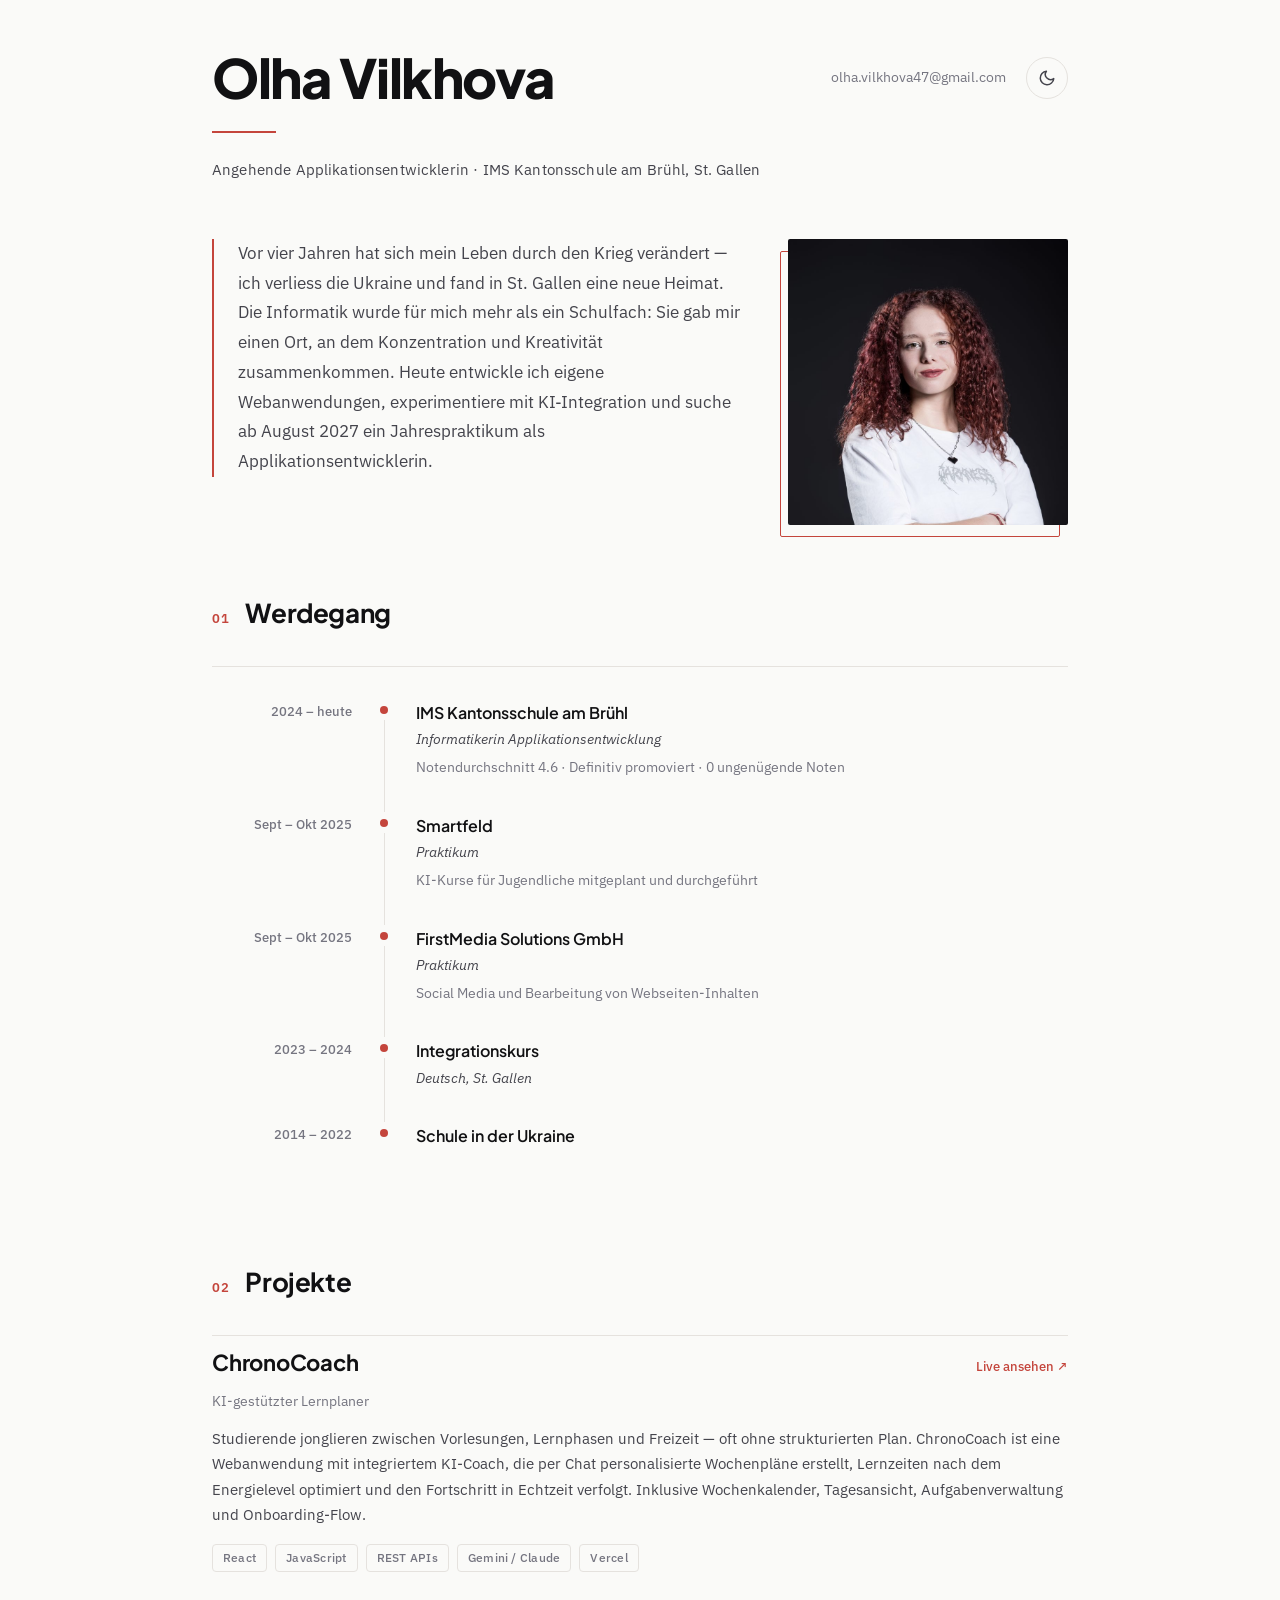
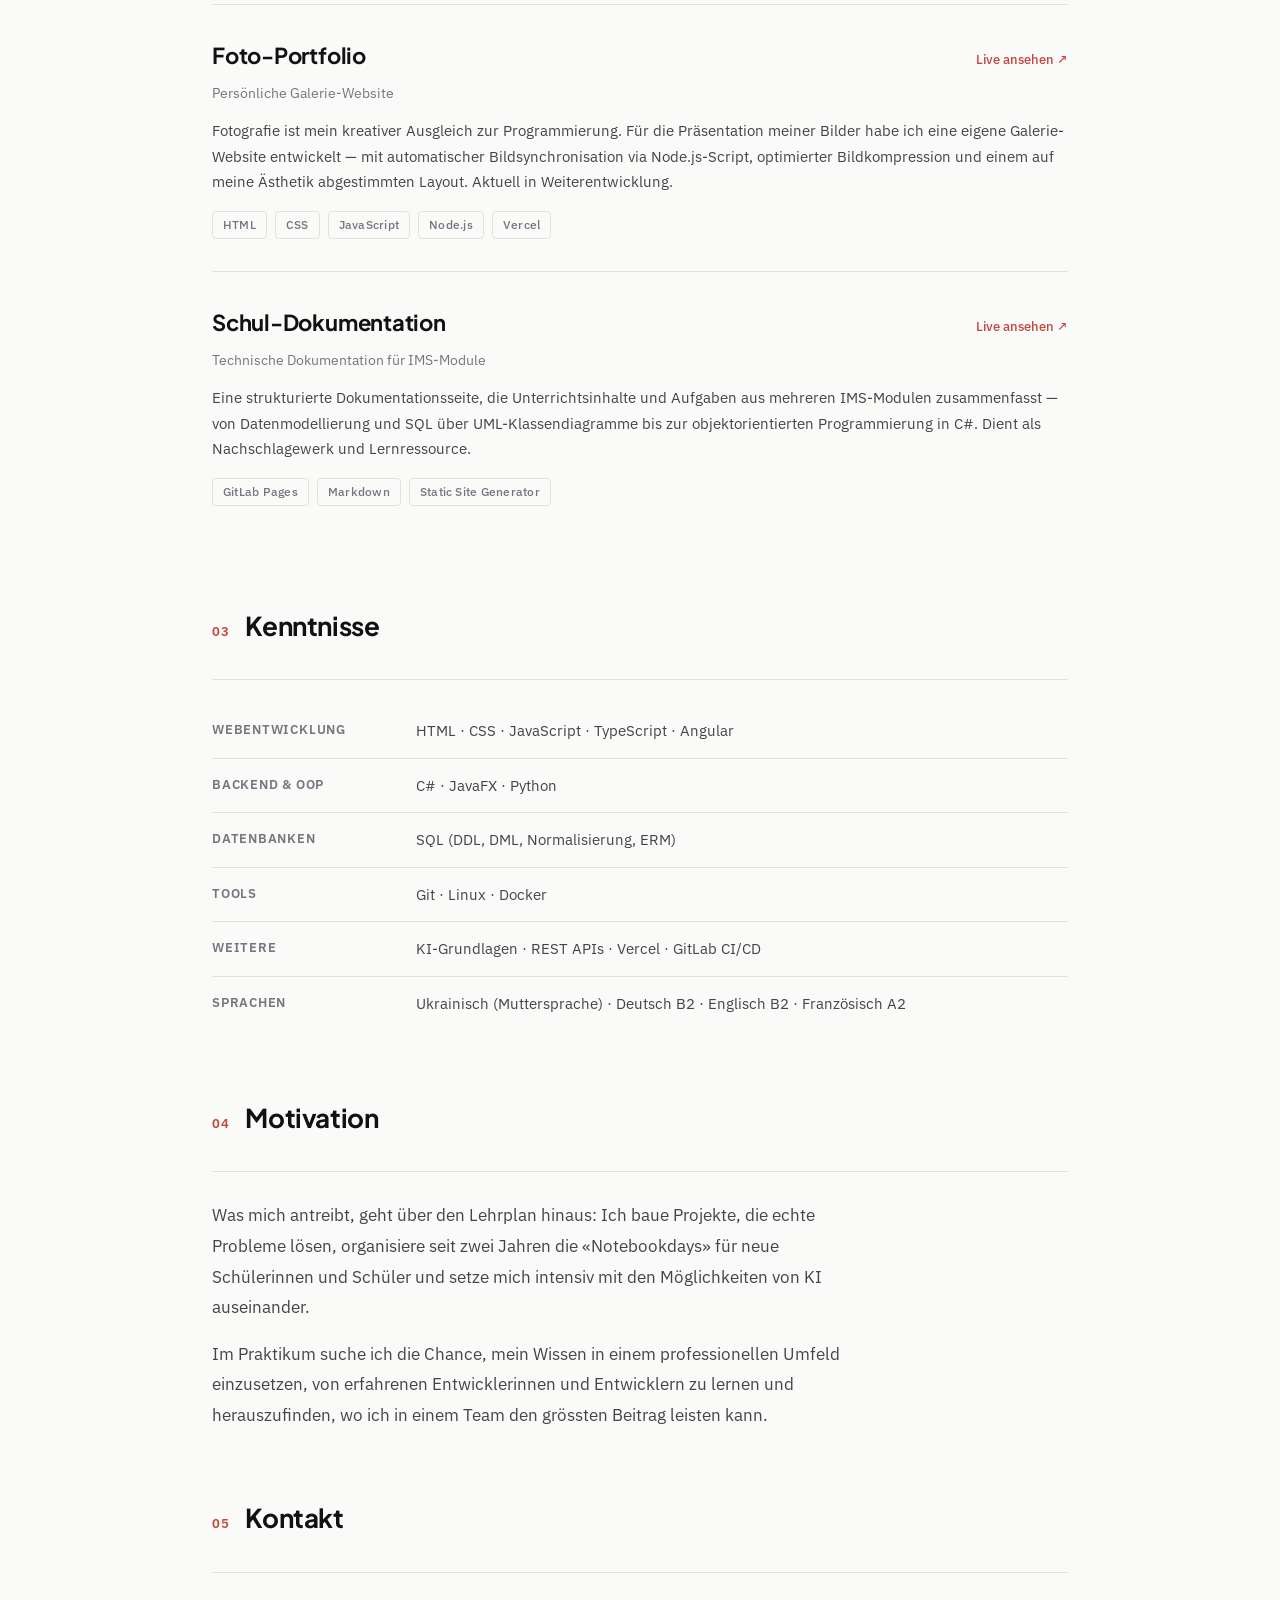
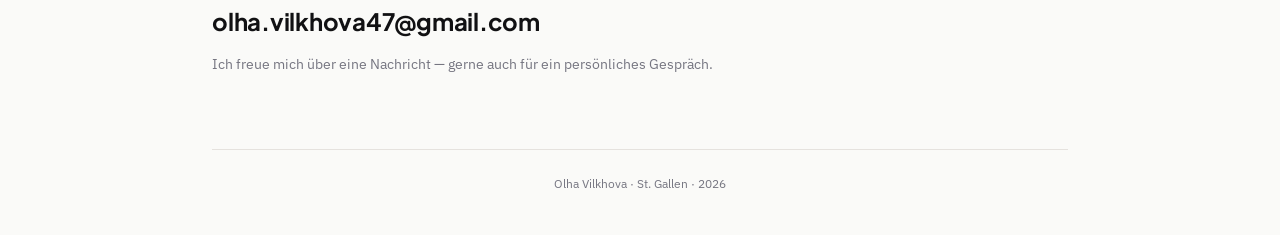
==== index.html @ cf9e285a "хз шо вбуде" ====
<!DOCTYPE html>
<html lang="de">
<head>
  <meta charset="UTF-8">
  <meta name="viewport" content="width=device-width, initial-scale=1.0">
  <title>Olha Vilkhova — Applikationsentwicklerin</title>
  <meta name="description" content="Portfolio von Olha Vilkhova — angehende Applikationsentwicklerin, IMS Kantonsschule am Brühl, St. Gallen. Sucht ein Jahrespraktikum ab August 2027.">
  <link rel="preconnect" href="https://fonts.googleapis.com">
  <link rel="preconnect" href="https://fonts.gstatic.com" crossorigin>
  <link href="https://fonts.googleapis.com/css2?family=IBM+Plex+Sans:ital,wght@0,300;0,400;0,500;0,600;1,400&family=Plus+Jakarta+Sans:wght@500;600;700;800&display=swap" rel="stylesheet">
  <style>
    *, *::before, *::after { box-sizing: border-box; margin: 0; padding: 0; }

    :root {
      --bg: #FAFAF8;
      --text: #111113;
      --text-2: #44444C;
      --text-3: #757580;
      --accent: #C4453C;
      --accent-light: #F5E6E4;
      --border: #E5E2DE;
      --heading: 'Plus Jakarta Sans', system-ui, sans-serif;
      --sans: 'IBM Plex Sans', system-ui, sans-serif;
    }

    [data-theme="dark"] {
      --bg: #0E0F12;
      --text: #F4F4F6;
      --text-2: #B0B0BB;
      --text-3: #70707D;
      --accent: #E55347;
      --accent-light: rgba(229, 83, 71, 0.15);
      --border: #23242A;
    }

    html {
      font-family: var(--sans);
      background: var(--bg);
      color: var(--text);
      font-size: 16px;
      line-height: 1.7;
      scroll-behavior: smooth;
      -webkit-font-smoothing: antialiased;
      transition: background-color 0.3s ease, color 0.3s ease;
    }

    body { overflow-x: hidden; }

    /* ── Layout ── */
    .page {
      max-width: 920px;
      margin: 0 auto;
      padding: 0 32px;
    }

    /* ── Header ── */
    .header {
      padding: 48px 0 0;
    }

    .header-top {
      display: flex;
      justify-content: space-between;
      align-items: center;
    }

    .header-name {
      font-family: var(--heading);
      font-weight: 800;
      font-size: clamp(34px, 6.5vw, 54px);
      line-height: 1.1;
      letter-spacing: -0.025em;
      color: var(--text);
      transition: color 0.3s ease;
    }

    .header-right {
      display: flex;
      align-items: center;
      gap: 20px;
    }

    .header-contact {
      font-size: 14px;
      color: var(--text-3);
      text-align: right;
      flex-shrink: 0;
    }

    .header-contact a {
      color: var(--text-3);
      text-decoration: none;
      transition: color 0.2s;
    }

    .header-contact a:hover { color: var(--accent); }

    /* Theme Toggle Switch */
    .theme-toggle {
      background: transparent;
      border: 1px solid var(--border);
      color: var(--text-2);
      width: 42px;
      height: 42px;
      border-radius: 50%;
      display: flex;
      align-items: center;
      justify-content: center;
      cursor: pointer;
      transition: border-color 0.2s, color 0.2s, background-color 0.2s, transform 0.2s;
      flex-shrink: 0;
    }

    .theme-toggle:hover {
      border-color: var(--accent);
      color: var(--accent);
      transform: scale(1.06);
    }

    .sun-icon { display: none; }
    .moon-icon { display: block; }

    [data-theme="dark"] .sun-icon { display: block; }
    [data-theme="dark"] .moon-icon { display: none; }

    .red-line {
      width: 64px;
      height: 2px;
      background: var(--accent);
      margin: 24px 0;
    }

    .header-subtitle {
      font-size: 15px;
      color: var(--text-2);
      font-weight: 400;
      letter-spacing: 0.01em;
      transition: color 0.3s ease;
    }

    /* ── Intro (About + Photo) ── */
    .intro {
      display: grid;
      grid-template-columns: 1fr 280px;
      gap: 48px;
      align-items: start;
      padding: 56px 0 0;
    }

    .intro-text {
      font-size: 17px;
      line-height: 1.75;
      color: var(--text-2);
      border-left: 2px solid var(--accent);
      padding-left: 24px;
      transition: color 0.3s ease;
    }

    .portrait-wrap {
      position: relative;
    }

    .portrait-wrap img {
      width: 100%;
      display: block;
      filter: grayscale(15%);
      transition: filter 0.5s ease;
      border-radius: 2px;
    }

    .portrait-wrap:hover img {
      filter: grayscale(0%);
    }

    .portrait-accent {
      position: absolute;
      top: 12px;
      left: -8px;
      right: 8px;
      bottom: -12px;
      border: 1px solid var(--accent);
      pointer-events: none;
      z-index: -1;
      border-radius: 2px;
    }

    /* ── Sections ── */
    .section {
      padding: 72px 0 0;
    }

    .section-header {
      display: flex;
      align-items: baseline;
      gap: 16px;
      margin-bottom: 36px;
    }

    .section-num {
      font-family: var(--sans);
      font-size: 13px;
      font-weight: 600;
      color: var(--accent);
      letter-spacing: 0.05em;
      flex-shrink: 0;
    }

    .section-title {
      font-family: var(--heading);
      font-weight: 700;
      font-size: 26px;
      letter-spacing: -0.015em;
      color: var(--text);
      line-height: 1.2;
      transition: color 0.3s ease;
    }

    .section-line {
      height: 1px;
      background: var(--border);
      margin-top: 12px;
      transition: background-color 0.3s ease;
    }

    /* ── Timeline ── */
    .timeline {
      display: flex;
      flex-direction: column;
      gap: 0;
    }

    .tl-entry {
      display: grid;
      grid-template-columns: 160px 24px 1fr;
      gap: 0;
      min-height: 72px;
    }

    .tl-date {
      font-size: 13px;
      font-weight: 500;
      color: var(--text-3);
      padding-top: 2px;
      text-align: right;
      padding-right: 20px;
    }

    .tl-marker {
      display: flex;
      flex-direction: column;
      align-items: center;
    }

    .tl-dot {
      width: 8px;
      height: 8px;
      border-radius: 50%;
      background: var(--accent);
      flex-shrink: 0;
      margin-top: 7px;
    }

    .tl-line {
      width: 1px;
      flex: 1;
      background: var(--border);
      margin-top: 6px;
      transition: background-color 0.3s ease;
    }

    .tl-content {
      padding: 0 0 32px 20px;
    }

    .tl-title {
      font-family: var(--heading);
      font-weight: 600;
      font-size: 16px;
      color: var(--text);
      margin-bottom: 2px;
      transition: color 0.3s ease;
    }

    .tl-role {
      font-size: 14px;
      color: var(--text-2);
      font-style: italic;
    }

    .tl-desc {
      font-size: 14px;
      color: var(--text-3);
      margin-top: 4px;
    }

    /* ── Projects ── */
    .projects {
      display: flex;
      flex-direction: column;
      gap: 0;
    }

    .project {
      padding: 32px 0;
      border-bottom: 1px solid var(--border);
      transition: border-color 0.3s ease;
    }

    .project:first-child { padding-top: 0; }
    .project:last-child { border-bottom: none; }

    .project-top {
      display: flex;
      justify-content: space-between;
      align-items: baseline;
      margin-bottom: 8px;
    }

    .project-name {
      font-family: var(--heading);
      font-weight: 700;
      font-size: 22px;
      letter-spacing: -0.01em;
      color: var(--text);
      transition: color 0.3s ease;
    }

    .project-link {
      font-size: 13px;
      font-weight: 500;
      color: var(--accent);
      text-decoration: none;
      position: relative;
      flex-shrink: 0;
    }

    .project-link::after {
      content: '';
      position: absolute;
      bottom: -2px;
      left: 0;
      width: 0;
      height: 1px;
      background: var(--accent);
      transition: width 0.3s ease;
    }

    .project-link:hover::after { width: 100%; }

    .project-subtitle {
      font-size: 14px;
      color: var(--text-3);
      margin-bottom: 12px;
    }

    .project-desc {
      font-size: 15px;
      color: var(--text-2);
      line-height: 1.7;
      margin-bottom: 16px;
      transition: color 0.3s ease;
    }

    .project-tech {
      display: flex;
      flex-wrap: wrap;
      gap: 8px;
    }

    .tech-tag {
      font-size: 12px;
      font-weight: 500;
      color: var(--text-3);
      background: transparent;
      border: 1px solid var(--border);
      padding: 3px 10px;
      border-radius: 4px;
      letter-spacing: 0.02em;
      transition: border-color 0.3s ease, color 0.3s ease;
    }

    /* ── Skills ── */
    .skills-grid {
      display: flex;
      flex-direction: column;
      gap: 0;
    }

    .skill-row {
      display: grid;
      grid-template-columns: 180px 1fr;
      gap: 24px;
      padding: 14px 0;
      border-bottom: 1px solid var(--border);
      transition: border-color 0.3s ease;
    }

    .skill-row:last-child { border-bottom: none; }

    .skill-cat {
      font-size: 13px;
      font-weight: 600;
      color: var(--text-3);
      text-transform: uppercase;
      letter-spacing: 0.06em;
      padding-top: 1px;
    }

    .skill-items {
      font-size: 15px;
      color: var(--text-2);
      transition: color 0.3s ease;
    }

    /* ── Motivation ── */
    .motivation-text {
      font-size: 17px;
      line-height: 1.8;
      color: var(--text-2);
      max-width: 640px;
      transition: color 0.3s ease;
    }

    /* ── Contact ── */
    .contact-content {
      display: flex;
      align-items: baseline;
      gap: 8px;
    }

    .contact-email {
      font-family: var(--heading);
      font-weight: 700;
      font-size: 24px;
      letter-spacing: -0.01em;
      color: var(--text);
      text-decoration: none;
      position: relative;
      transition: color 0.3s ease;
    }

    .contact-email::after {
      content: '';
      position: absolute;
      bottom: -2px;
      left: 0;
      width: 0;
      height: 2px;
      background: var(--accent);
      transition: width 0.3s ease;
    }

    .contact-email:hover::after { width: 100%; }

    .contact-note {
      font-size: 14px;
      color: var(--text-3);
      margin-top: 12px;
    }

    /* ── Footer ── */
    .footer {
      padding: 72px 0 40px;
      text-align: center;
      font-size: 12px;
      color: var(--text-3);
    }

    .footer-line {
      height: 1px;
      background: var(--border);
      margin-bottom: 24px;
      transition: background-color 0.3s ease;
    }

    /* ── Scroll Reveal ── */
    .reveal {
      opacity: 0;
      transform: translateY(18px);
      transition: opacity 0.65s ease, transform 0.65s ease;
    }

    .reveal.visible {
      opacity: 1;
      transform: translateY(0);
    }

    /* ── Responsive ── */
    @media (max-width: 768px) {
      .page { padding: 0 20px; }
      .header { padding-top: 32px; }

      .header-top {
        flex-direction: column-reverse;
        align-items: flex-start;
        gap: 16px;
      }

      .header-right {
        width: 100%;
        justify-content: space-between;
      }

      .header-contact { text-align: left; }

      .header-name { font-size: clamp(34px, 9vw, 46px); }

      .intro {
        grid-template-columns: 1fr;
        gap: 32px;
        padding-top: 40px;
      }

      .portrait-wrap {
        max-width: 240px;
        order: -1;
      }

      .tl-entry {
        grid-template-columns: 1fr;
        gap: 0;
      }

      .tl-date {
        text-align: left;
        padding-right: 0;
        padding-left: 0;
      }

      .tl-marker { display: none; }

      .tl-content {
        padding: 4px 0 28px 0;
        border-left: 2px solid var(--accent);
        padding-left: 16px;
      }

      .skill-row {
        grid-template-columns: 1fr;
        gap: 4px;
      }

      .project-top {
        flex-direction: column;
        gap: 4px;
      }

      .section { padding-top: 48px; }

      .contact-email { font-size: 18px; }
    }

    @media (max-width: 480px) {
      .header-name { font-size: 30px; }
      .intro-text { font-size: 15px; }
      .section-title { font-size: 22px; }
    }

    /* ── Print ── */
    @media print {
      .reveal { opacity: 1; transform: none; }
      .portrait-accent, .theme-toggle { display: none; }
      .section { padding-top: 36px; }
      .page { max-width: 100%; }
    }
  </style>
</head>
<body>
  <div class="page">

    <!-- Header -->
    <header class="header" id="top">
      <div class="header-top">
        <h1 class="header-name">Olha Vilkhova</h1>
        <div class="header-right">
          <div class="header-contact">
            <a href="mailto:olha.vilkhova47@gmail.com">olha.vilkhova47@gmail.com</a>
          </div>
          <button id="theme-toggle" class="theme-toggle" aria-label="Night Mode umschalten" title="Design umschalten (Light / Dark)">
            <svg class="moon-icon" viewBox="0 0 24 24" width="18" height="18" fill="none" stroke="currentColor" stroke-width="2" stroke-linecap="round" stroke-linejoin="round"><path d="M21 12.79A9 9 0 1 1 11.21 3 7 7 0 0 0 21 12.79z"></path></svg>
            <svg class="sun-icon" viewBox="0 0 24 24" width="18" height="18" fill="none" stroke="currentColor" stroke-width="2" stroke-linecap="round" stroke-linejoin="round"><circle cx="12" cy="12" r="5"></circle><line x1="12" y1="1" x2="12" y2="3"></line><line x1="12" y1="21" x2="12" y2="23"></line><line x1="4.22" y1="4.22" x2="5.64" y2="5.64"></line><line x1="18.36" y1="18.36" x2="19.78" y2="19.78"></line><line x1="1" y1="12" x2="3" y2="12"></line><line x1="21" y1="12" x2="23" y2="12"></line><line x1="4.22" y1="19.78" x2="5.64" y2="18.36"></line><line x1="18.36" y1="5.64" x2="19.78" y2="4.22"></line></svg>
          </button>
        </div>
      </div>
      <div class="red-line"></div>
      <p class="header-subtitle">Angehende Applikationsentwicklerin · IMS Kantonsschule am Brühl, St. Gallen</p>
    </header>

    <!-- Intro: About + Portrait -->
    <section class="intro reveal" id="ueber">
      <div class="intro-text">
        Vor vier Jahren hat sich mein Leben durch den Krieg verändert — ich verliess die Ukraine und fand in St. Gallen eine neue Heimat. Die Informatik wurde für mich mehr als ein Schulfach: Sie gab mir einen Ort, an dem Konzentration und Kreativität zusammenkommen. Heute entwickle ich eigene Webanwendungen, experimentiere mit KI-Integration und suche ab August 2027 ein Jahrespraktikum als Applikationsentwicklerin.
      </div>
      <div class="portrait-wrap">
        <img src="assets/portrait.jpg" alt="Olha Vilkhova" width="280" height="286" loading="eager">
        <div class="portrait-accent"></div>
      </div>
    </section>

    <!-- 01 Werdegang -->
    <section class="section reveal" id="werdegang">
      <div class="section-header">
        <span class="section-num">01</span>
        <h2 class="section-title">Werdegang</h2>
      </div>
      <div class="section-line"></div>

      <div class="timeline" style="margin-top: 32px;">

        <div class="tl-entry">
          <div class="tl-date">2024 – heute</div>
          <div class="tl-marker"><div class="tl-dot"></div><div class="tl-line"></div></div>
          <div class="tl-content">
            <div class="tl-title">IMS Kantonsschule am Brühl</div>
            <div class="tl-role">Informatikerin Applikationsentwicklung</div>
            <div class="tl-desc">Notendurchschnitt 4.6 · Definitiv promoviert · 0 ungenügende Noten</div>
          </div>
        </div>

        <div class="tl-entry">
          <div class="tl-date">Sept – Okt 2025</div>
          <div class="tl-marker"><div class="tl-dot"></div><div class="tl-line"></div></div>
          <div class="tl-content">
            <div class="tl-title">Smartfeld</div>
            <div class="tl-role">Praktikum</div>
            <div class="tl-desc">KI-Kurse für Jugendliche mitgeplant und durchgeführt</div>
          </div>
        </div>

        <div class="tl-entry">
          <div class="tl-date">Sept – Okt 2025</div>
          <div class="tl-marker"><div class="tl-dot"></div><div class="tl-line"></div></div>
          <div class="tl-content">
            <div class="tl-title">FirstMedia Solutions GmbH</div>
            <div class="tl-role">Praktikum</div>
            <div class="tl-desc">Social Media und Bearbeitung von Webseiten-Inhalten</div>
          </div>
        </div>

        <div class="tl-entry">
          <div class="tl-date">2023 – 2024</div>
          <div class="tl-marker"><div class="tl-dot"></div><div class="tl-line"></div></div>
          <div class="tl-content">
            <div class="tl-title">Integrationskurs</div>
            <div class="tl-role">Deutsch, St. Gallen</div>
          </div>
        </div>

        <div class="tl-entry">
          <div class="tl-date">2014 – 2022</div>
          <div class="tl-marker"><div class="tl-dot"></div></div>
          <div class="tl-content">
            <div class="tl-title">Schule in der Ukraine</div>
          </div>
        </div>

      </div>
    </section>

    <!-- 02 Projekte -->
    <section class="section reveal" id="projekte">
      <div class="section-header">
        <span class="section-num">02</span>
        <h2 class="section-title">Projekte</h2>
      </div>
      <div class="section-line"></div>

      <div class="projects" style="margin-top: 8px;">

        <div class="project">
          <div class="project-top">
            <h3 class="project-name">ChronoCoach</h3>
            <a href="https://chronocoach-nine.vercel.app/" target="_blank" rel="noopener" class="project-link">Live ansehen &#8599;</a>
          </div>
          <div class="project-subtitle">KI-gestützter Lernplaner</div>
          <p class="project-desc">
            Studierende jonglieren zwischen Vorlesungen, Lernphasen und Freizeit — oft ohne strukturierten Plan. ChronoCoach ist eine Webanwendung mit integriertem KI-Coach, die per Chat personalisierte Wochenpläne erstellt, Lernzeiten nach dem Energielevel optimiert und den Fortschritt in Echtzeit verfolgt. Inklusive Wochenkalender, Tagesansicht, Aufgabenverwaltung und Onboarding-Flow.
          </p>
          <div class="project-tech">
            <span class="tech-tag">React</span>
            <span class="tech-tag">JavaScript</span>
            <span class="tech-tag">REST APIs</span>
            <span class="tech-tag">Gemini / Claude</span>
            <span class="tech-tag">Vercel</span>
          </div>
        </div>

        <div class="project">
          <div class="project-top">
            <h3 class="project-name">Foto-Portfolio</h3>
            <a href="https://my-photo-portfolio-olkus.vercel.app/" target="_blank" rel="noopener" class="project-link">Live ansehen &#8599;</a>
          </div>
          <div class="project-subtitle">Persönliche Galerie-Website</div>
          <p class="project-desc">
            Fotografie ist mein kreativer Ausgleich zur Programmierung. Für die Präsentation meiner Bilder habe ich eine eigene Galerie-Website entwickelt — mit automatischer Bildsynchronisation via Node.js-Script, optimierter Bildkompression und einem auf meine Ästhetik abgestimmten Layout. Aktuell in Weiterentwicklung.
          </p>
          <div class="project-tech">
            <span class="tech-tag">HTML</span>
            <span class="tech-tag">CSS</span>
            <span class="tech-tag">JavaScript</span>
            <span class="tech-tag">Node.js</span>
            <span class="tech-tag">Vercel</span>
          </div>
        </div>

        <div class="project">
          <div class="project-top">
            <h3 class="project-name">Schul-Dokumentation</h3>
            <a href="https://1fi_project.gitlab.io/162/" target="_blank" rel="noopener" class="project-link">Live ansehen &#8599;</a>
          </div>
          <div class="project-subtitle">Technische Dokumentation für IMS-Module</div>
          <p class="project-desc">
            Eine strukturierte Dokumentationsseite, die Unterrichtsinhalte und Aufgaben aus mehreren IMS-Modulen zusammenfasst — von Datenmodellierung und SQL über UML-Klassendiagramme bis zur objektorientierten Programmierung in C#. Dient als Nachschlagewerk und Lernressource.
          </p>
          <div class="project-tech">
            <span class="tech-tag">GitLab Pages</span>
            <span class="tech-tag">Markdown</span>
            <span class="tech-tag">Static Site Generator</span>
          </div>
        </div>

      </div>
    </section>

    <!-- 03 Kenntnisse -->
    <section class="section reveal" id="kenntnisse">
      <div class="section-header">
        <span class="section-num">03</span>
        <h2 class="section-title">Kenntnisse</h2>
      </div>
      <div class="section-line"></div>

      <div class="skills-grid" style="margin-top: 24px;">
        <div class="skill-row">
          <div class="skill-cat">Webentwicklung</div>
          <div class="skill-items">HTML · CSS · JavaScript · TypeScript · Angular</div>
        </div>
        <div class="skill-row">
          <div class="skill-cat">Backend &amp; OOP</div>
          <div class="skill-items">C# · JavaFX · Python</div>
        </div>
        <div class="skill-row">
          <div class="skill-cat">Datenbanken</div>
          <div class="skill-items">SQL (DDL, DML, Normalisierung, ERM)</div>
        </div>
        <div class="skill-row">
          <div class="skill-cat">Tools</div>
          <div class="skill-items">Git · Linux · Docker</div>
        </div>
        <div class="skill-row">
          <div class="skill-cat">Weitere</div>
          <div class="skill-items">KI-Grundlagen · REST APIs · Vercel · GitLab CI/CD</div>
        </div>
        <div class="skill-row">
          <div class="skill-cat">Sprachen</div>
          <div class="skill-items">Ukrainisch (Muttersprache) · Deutsch B2 · Englisch B2 · Französisch A2</div>
        </div>
      </div>
    </section>

    <!-- 04 Motivation -->
    <section class="section reveal" id="motivation">
      <div class="section-header">
        <span class="section-num">04</span>
        <h2 class="section-title">Motivation</h2>
      </div>
      <div class="section-line"></div>

      <div class="motivation-text" style="margin-top: 28px;">
        <p>
          Was mich antreibt, geht über den Lehrplan hinaus: Ich baue Projekte, die echte Probleme lösen, organisiere seit zwei Jahren die «Notebookdays» für neue Schülerinnen und Schüler und setze mich intensiv mit den Möglichkeiten von KI auseinander.
        </p>
        <p style="margin-top: 16px;">
          Im Praktikum suche ich die Chance, mein Wissen in einem professionellen Umfeld einzusetzen, von erfahrenen Entwicklerinnen und Entwicklern zu lernen und herauszufinden, wo ich in einem Team den grössten Beitrag leisten kann.
        </p>
      </div>
    </section>

    <!-- 05 Kontakt -->
    <section class="section reveal" id="kontakt">
      <div class="section-header">
        <span class="section-num">05</span>
        <h2 class="section-title">Kontakt</h2>
      </div>
      <div class="section-line"></div>

      <div style="margin-top: 28px;">
        <a href="mailto:olha.vilkhova47@gmail.com" class="contact-email">olha.vilkhova47@gmail.com</a>
        <p class="contact-note">Ich freue mich über eine Nachricht — gerne auch für ein persönliches Gespräch.</p>
      </div>
    </section>

    <!-- Footer -->
    <footer class="footer">
      <div class="footer-line"></div>
      Olha Vilkhova · St. Gallen · 2026
    </footer>

  </div>

  <script>
    // Theme toggle logic
    const themeToggle = document.getElementById('theme-toggle');
    const savedTheme = localStorage.getItem('theme');

    if (savedTheme) {
      document.documentElement.setAttribute('data-theme', savedTheme);
    } else if (window.matchMedia && window.matchMedia('(prefers-color-scheme: dark)').matches) {
      document.documentElement.setAttribute('data-theme', 'dark');
    }

    themeToggle.addEventListener('click', () => {
      const currentTheme = document.documentElement.getAttribute('data-theme');
      const newTheme = currentTheme === 'dark' ? 'light' : 'dark';
      document.documentElement.setAttribute('data-theme', newTheme);
      localStorage.setItem('theme', newTheme);
    });

    // Scroll reveal
    const observer = new IntersectionObserver((entries) => {
      entries.forEach(entry => {
        if (entry.isIntersecting) {
          entry.target.classList.add('visible');
          observer.unobserve(entry.target);
        }
      });
    }, { threshold: 0.08, rootMargin: '0px 0px -40px 0px' });

    document.querySelectorAll('.reveal').forEach(el => observer.observe(el));
  </script>
</body>
</html>
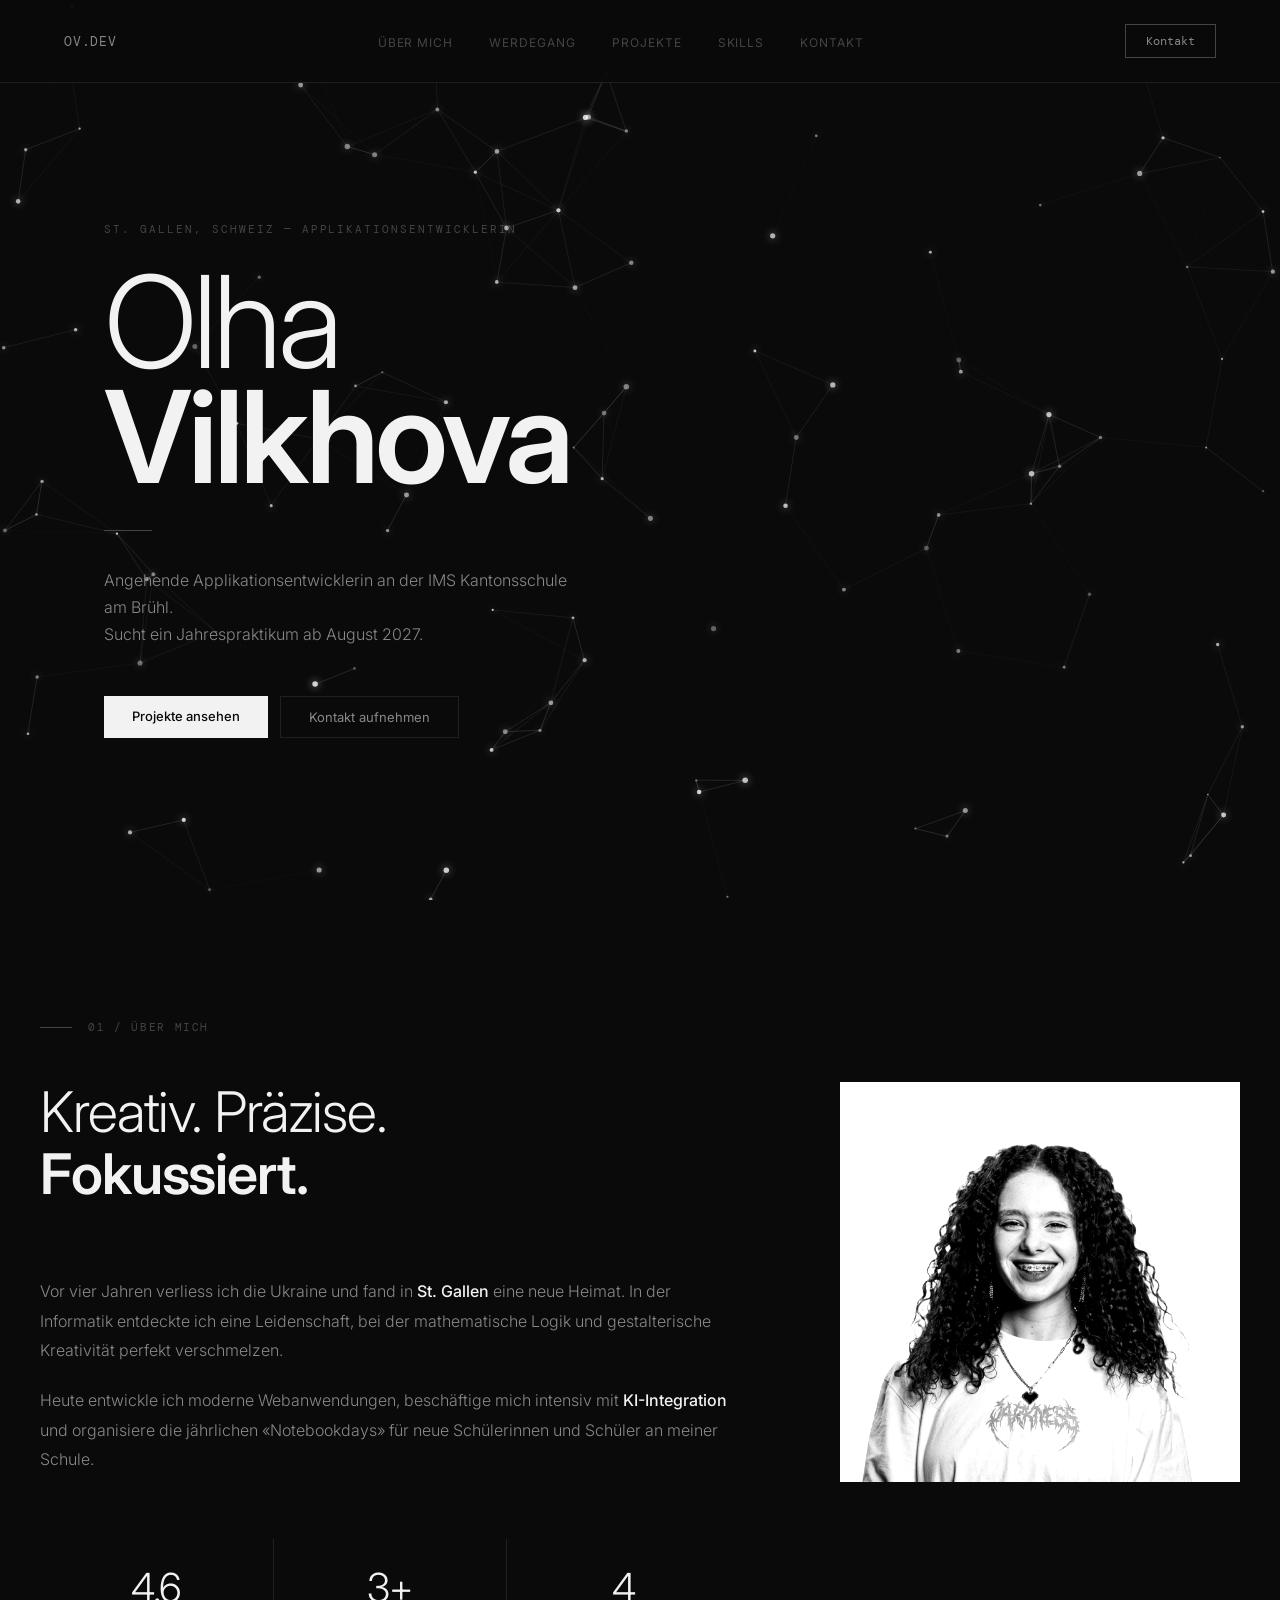
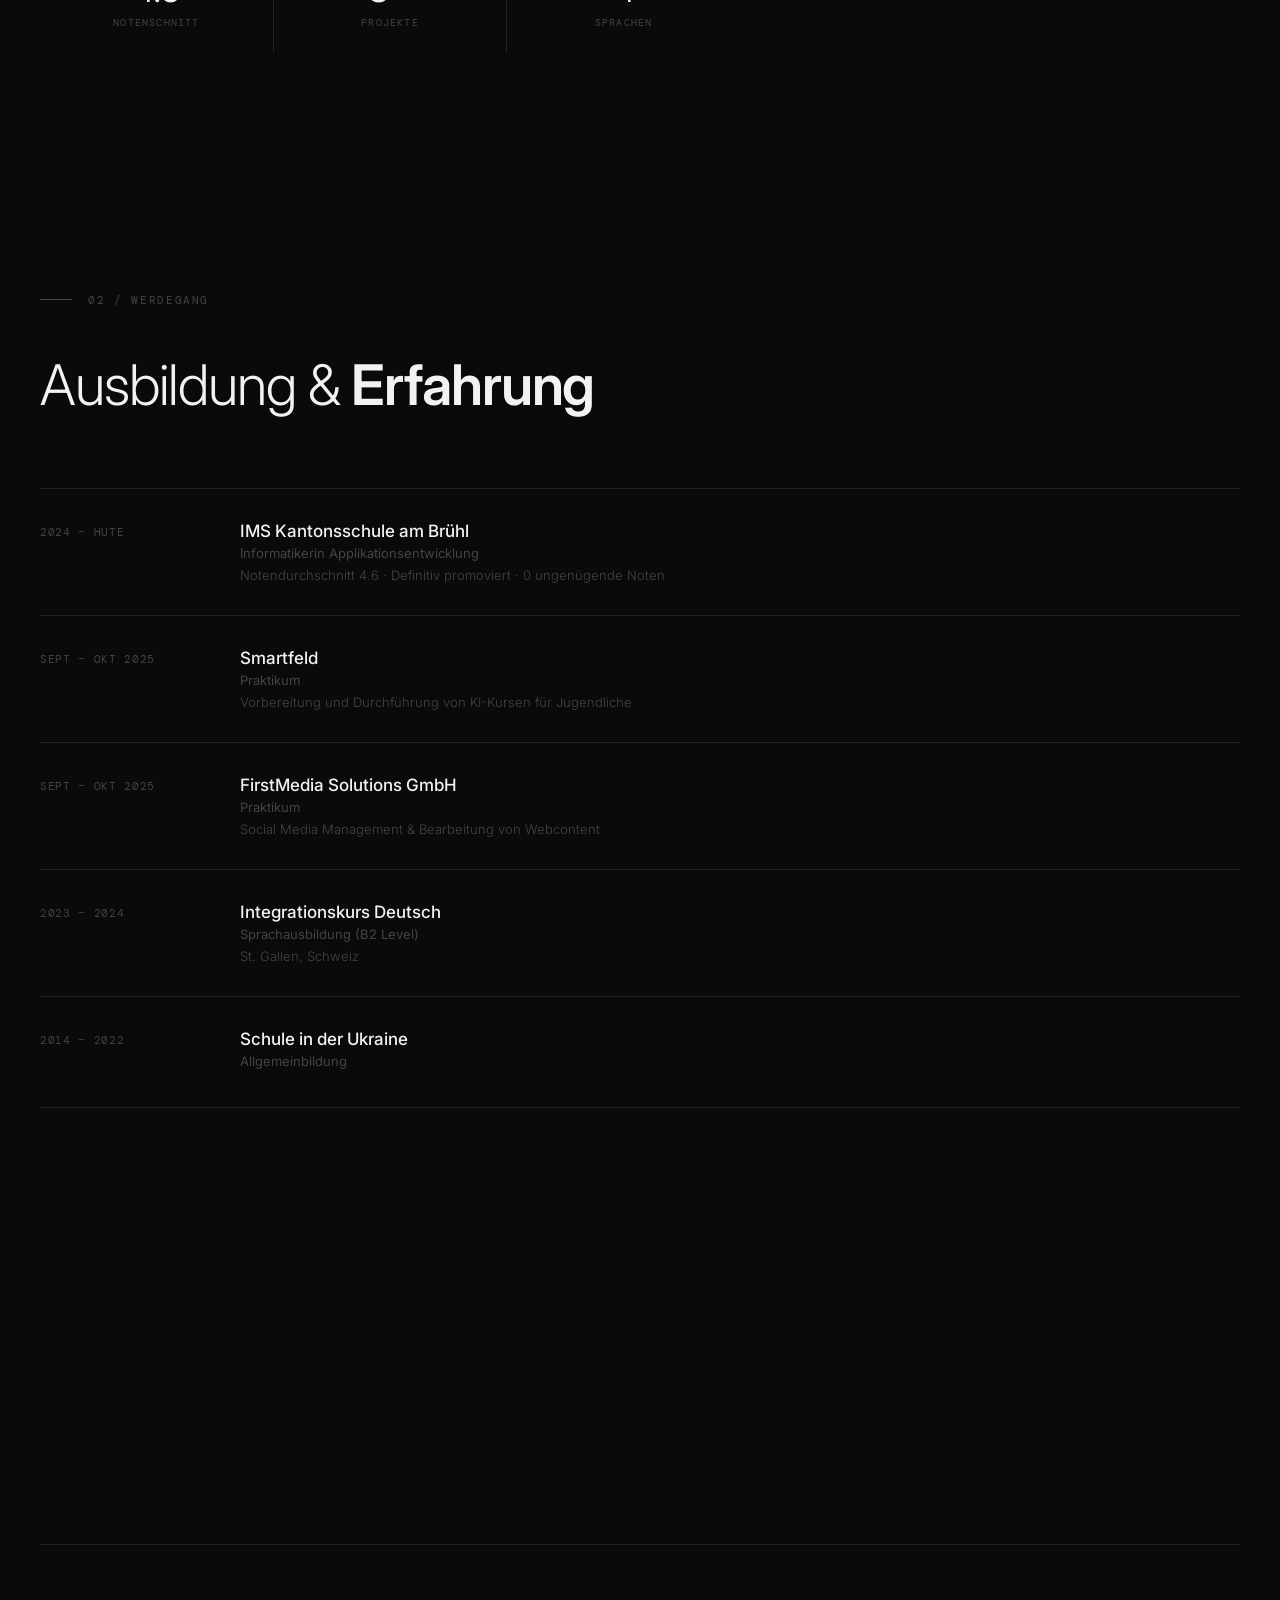
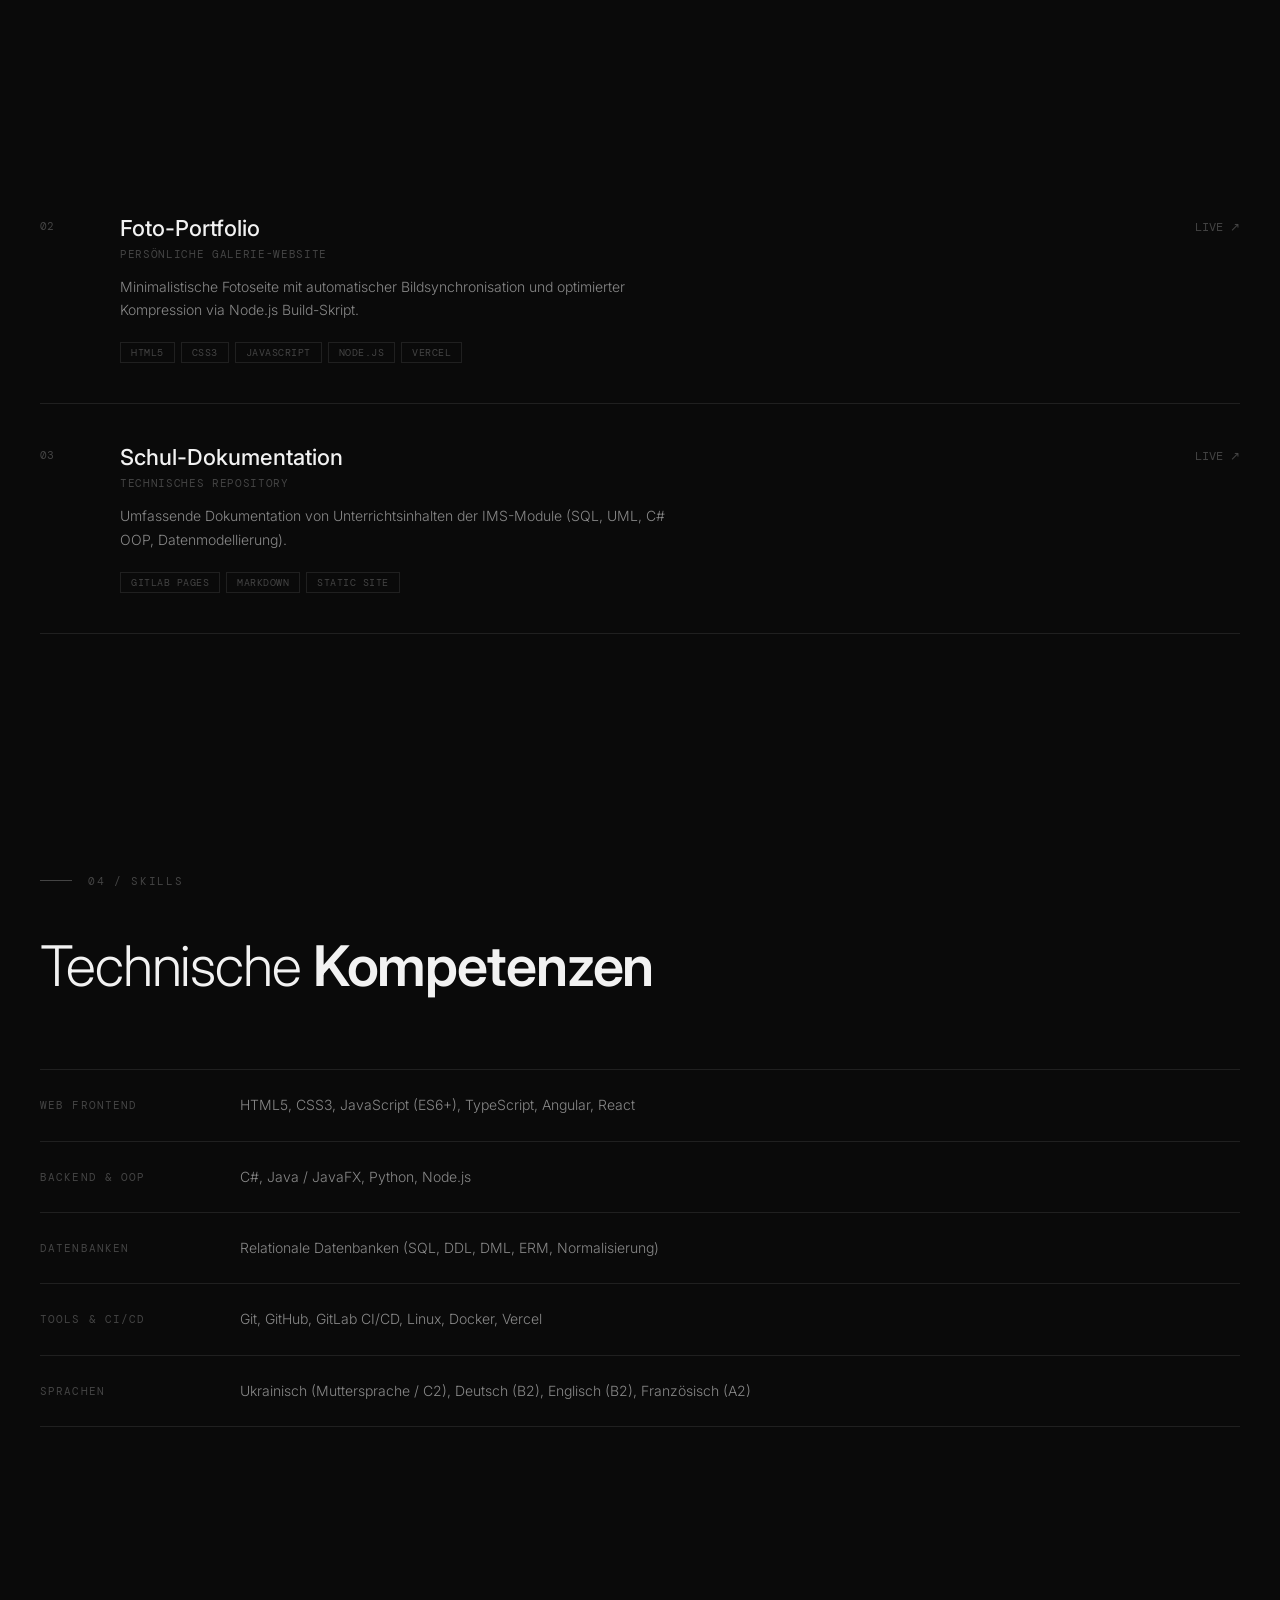
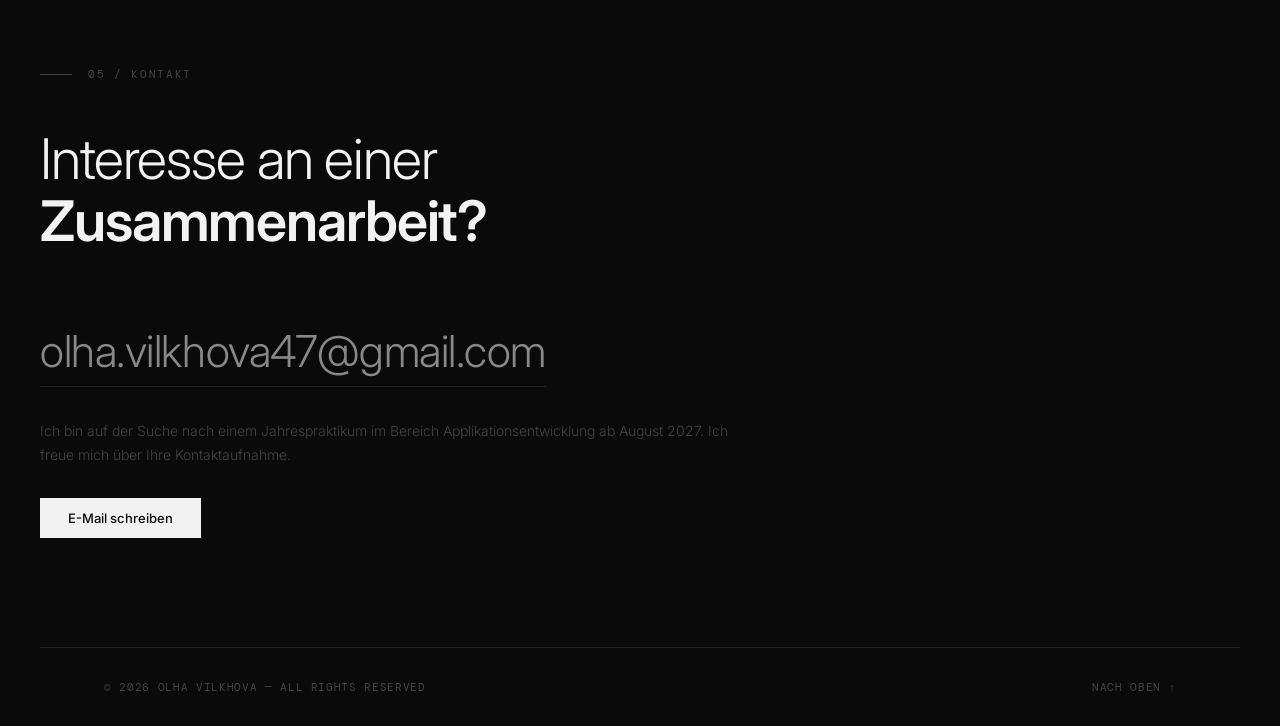
==== commit 0601c28f: "ЙООО імба" ====
--- a/index.html
+++ b/index.html
@@ -3,830 +3,524 @@
 <head>
   <meta charset="UTF-8">
   <meta name="viewport" content="width=device-width, initial-scale=1.0">
-  <title>Olha Vilkhova — Applikationsentwicklerin</title>
-  <meta name="description" content="Portfolio von Olha Vilkhova — angehende Applikationsentwicklerin, IMS Kantonsschule am Brühl, St. Gallen. Sucht ein Jahrespraktikum ab August 2027.">
+  <title>Olha Vilkhova — Portfolio</title>
+  <meta name="description" content="Portfolio von Olha Vilkhova — Applikationsentwicklerin, IMS Kantonsschule am Brühl, St. Gallen.">
   <link rel="preconnect" href="https://fonts.googleapis.com">
-  <link rel="preconnect" href="https://fonts.gstatic.com" crossorigin>
-  <link href="https://fonts.googleapis.com/css2?family=IBM+Plex+Sans:ital,wght@0,300;0,400;0,500;0,600;1,400&family=Plus+Jakarta+Sans:wght@500;600;700;800&display=swap" rel="stylesheet">
+  <link href="https://fonts.googleapis.com/css2?family=Inter:wght@300;400;500;600&family=DM+Mono:wght@400;500&display=swap" rel="stylesheet">
   <style>
     *, *::before, *::after { box-sizing: border-box; margin: 0; padding: 0; }
 
     :root {
-      --bg: #FAFAF8;
-      --text: #111113;
-      --text-2: #44444C;
-      --text-3: #757580;
-      --accent: #C4453C;
-      --accent-light: #F5E6E4;
-      --border: #E5E2DE;
-      --heading: 'Plus Jakarta Sans', system-ui, sans-serif;
-      --sans: 'IBM Plex Sans', system-ui, sans-serif;
-    }
-
-    [data-theme="dark"] {
-      --bg: #0E0F12;
-      --text: #F4F4F6;
-      --text-2: #B0B0BB;
-      --text-3: #70707D;
-      --accent: #E55347;
-      --accent-light: rgba(229, 83, 71, 0.15);
-      --border: #23242A;
-    }
-
-    html {
-      font-family: var(--sans);
-      background: var(--bg);
-      color: var(--text);
-      font-size: 16px;
-      line-height: 1.7;
-      scroll-behavior: smooth;
-      -webkit-font-smoothing: antialiased;
-      transition: background-color 0.3s ease, color 0.3s ease;
-    }
-
-    body { overflow-x: hidden; }
-
-    /* ── Layout ── */
-    .page {
-      max-width: 920px;
-      margin: 0 auto;
-      padding: 0 32px;
-    }
-
-    /* ── Header ── */
-    .header {
-      padding: 48px 0 0;
-    }
-
-    .header-top {
-      display: flex;
-      justify-content: space-between;
-      align-items: center;
-    }
-
-    .header-name {
-      font-family: var(--heading);
-      font-weight: 800;
-      font-size: clamp(34px, 6.5vw, 54px);
-      line-height: 1.1;
-      letter-spacing: -0.025em;
-      color: var(--text);
-      transition: color 0.3s ease;
-    }
-
-    .header-right {
-      display: flex;
-      align-items: center;
-      gap: 20px;
-    }
-
-    .header-contact {
-      font-size: 14px;
-      color: var(--text-3);
-      text-align: right;
-      flex-shrink: 0;
-    }
-
-    .header-contact a {
-      color: var(--text-3);
-      text-decoration: none;
-      transition: color 0.2s;
-    }
-
-    .header-contact a:hover { color: var(--accent); }
-
-    /* Theme Toggle Switch */
-    .theme-toggle {
-      background: transparent;
-      border: 1px solid var(--border);
-      color: var(--text-2);
-      width: 42px;
-      height: 42px;
-      border-radius: 50%;
-      display: flex;
-      align-items: center;
-      justify-content: center;
-      cursor: pointer;
-      transition: border-color 0.2s, color 0.2s, background-color 0.2s, transform 0.2s;
-      flex-shrink: 0;
-    }
-
-    .theme-toggle:hover {
-      border-color: var(--accent);
-      color: var(--accent);
-      transform: scale(1.06);
-    }
-
-    .sun-icon { display: none; }
-    .moon-icon { display: block; }
-
-    [data-theme="dark"] .sun-icon { display: block; }
-    [data-theme="dark"] .moon-icon { display: none; }
-
-    .red-line {
-      width: 64px;
-      height: 2px;
-      background: var(--accent);
-      margin: 24px 0;
-    }
-
-    .header-subtitle {
-      font-size: 15px;
-      color: var(--text-2);
-      font-weight: 400;
-      letter-spacing: 0.01em;
-      transition: color 0.3s ease;
-    }
-
-    /* ── Intro (About + Photo) ── */
-    .intro {
-      display: grid;
-      grid-template-columns: 1fr 280px;
-      gap: 48px;
-      align-items: start;
-      padding: 56px 0 0;
-    }
-
-    .intro-text {
-      font-size: 17px;
-      line-height: 1.75;
-      color: var(--text-2);
-      border-left: 2px solid var(--accent);
-      padding-left: 24px;
-      transition: color 0.3s ease;
-    }
-
-    .portrait-wrap {
-      position: relative;
-    }
-
-    .portrait-wrap img {
-      width: 100%;
-      display: block;
-      filter: grayscale(15%);
-      transition: filter 0.5s ease;
-      border-radius: 2px;
-    }
-
-    .portrait-wrap:hover img {
-      filter: grayscale(0%);
-    }
-
-    .portrait-accent {
-      position: absolute;
-      top: 12px;
-      left: -8px;
-      right: 8px;
-      bottom: -12px;
-      border: 1px solid var(--accent);
+      --bg: #0a0a0a;
+      --bg2: #111111;
+      --surface: rgba(255,255,255,0.03);
+      --border: rgba(255,255,255,0.09);
+      --text: #f2f2f2;
+      --text2: #888888;
+      --text3: #444444;
+      --accent: #ffffff;
+      --mono: 'DM Mono', monospace;
+      --sans: 'Inter', system-ui, sans-serif;
+    }
+
+    html { scroll-behavior: smooth; font-family: var(--sans); background: var(--bg); color: var(--text); -webkit-font-smoothing: antialiased; overflow-x: hidden; }
+
+    /* Ambient Background Effects */
+    /* Ambient Background Canvas */
+    #bg-canvas {
+      position: fixed;
+      top: 0; left: 0;
+      width: 100%; height: 100%;
       pointer-events: none;
-      z-index: -1;
-      border-radius: 2px;
-    }
-
-    /* ── Sections ── */
-    .section {
-      padding: 72px 0 0;
-    }
-
-    .section-header {
-      display: flex;
-      align-items: baseline;
-      gap: 16px;
-      margin-bottom: 36px;
-    }
-
-    .section-num {
-      font-family: var(--sans);
-      font-size: 13px;
-      font-weight: 600;
-      color: var(--accent);
-      letter-spacing: 0.05em;
-      flex-shrink: 0;
-    }
-
-    .section-title {
-      font-family: var(--heading);
-      font-weight: 700;
-      font-size: 26px;
-      letter-spacing: -0.015em;
-      color: var(--text);
-      line-height: 1.2;
-      transition: color 0.3s ease;
-    }
-
-    .section-line {
-      height: 1px;
-      background: var(--border);
-      margin-top: 12px;
-      transition: background-color 0.3s ease;
-    }
-
-    /* ── Timeline ── */
-    .timeline {
-      display: flex;
-      flex-direction: column;
-      gap: 0;
-    }
-
-    .tl-entry {
-      display: grid;
-      grid-template-columns: 160px 24px 1fr;
-      gap: 0;
-      min-height: 72px;
-    }
-
-    .tl-date {
-      font-size: 13px;
-      font-weight: 500;
-      color: var(--text-3);
-      padding-top: 2px;
-      text-align: right;
-      padding-right: 20px;
-    }
-
-    .tl-marker {
-      display: flex;
-      flex-direction: column;
-      align-items: center;
-    }
-
-    .tl-dot {
-      width: 8px;
-      height: 8px;
-      border-radius: 50%;
-      background: var(--accent);
-      flex-shrink: 0;
-      margin-top: 7px;
-    }
-
-    .tl-line {
-      width: 1px;
-      flex: 1;
-      background: var(--border);
-      margin-top: 6px;
-      transition: background-color 0.3s ease;
-    }
-
-    .tl-content {
-      padding: 0 0 32px 20px;
-    }
-
-    .tl-title {
-      font-family: var(--heading);
-      font-weight: 600;
-      font-size: 16px;
-      color: var(--text);
-      margin-bottom: 2px;
-      transition: color 0.3s ease;
-    }
-
-    .tl-role {
-      font-size: 14px;
-      color: var(--text-2);
-      font-style: italic;
-    }
-
-    .tl-desc {
-      font-size: 14px;
-      color: var(--text-3);
-      margin-top: 4px;
-    }
-
-    /* ── Projects ── */
-    .projects {
-      display: flex;
-      flex-direction: column;
-      gap: 0;
-    }
-
-    .project {
-      padding: 32px 0;
+      z-index: 0;
+      opacity: 1;
+    }
+
+    header, section, footer, nav { position: relative; z-index: 1; }
+
+    ::-webkit-scrollbar { width: 3px; }
+    ::-webkit-scrollbar-track { background: var(--bg); }
+    ::-webkit-scrollbar-thumb { background: var(--text3); }
+
+    nav {
+      position: fixed; top: 0; left: 0; right: 0; z-index: 100;
+      display: flex; justify-content: space-between; align-items: center;
+      padding: 24px 64px;
+      background: rgba(10,10,10,0.85);
+      backdrop-filter: blur(16px);
       border-bottom: 1px solid var(--border);
-      transition: border-color 0.3s ease;
-    }
-
-    .project:first-child { padding-top: 0; }
-    .project:last-child { border-bottom: none; }
-
-    .project-top {
-      display: flex;
-      justify-content: space-between;
-      align-items: baseline;
-      margin-bottom: 8px;
-    }
-
-    .project-name {
-      font-family: var(--heading);
-      font-weight: 700;
-      font-size: 22px;
-      letter-spacing: -0.01em;
-      color: var(--text);
-      transition: color 0.3s ease;
-    }
-
-    .project-link {
-      font-size: 13px;
-      font-weight: 500;
-      color: var(--accent);
-      text-decoration: none;
-      position: relative;
-      flex-shrink: 0;
-    }
-
-    .project-link::after {
-      content: '';
-      position: absolute;
-      bottom: -2px;
-      left: 0;
-      width: 0;
-      height: 1px;
-      background: var(--accent);
-      transition: width 0.3s ease;
-    }
-
-    .project-link:hover::after { width: 100%; }
-
-    .project-subtitle {
-      font-size: 14px;
-      color: var(--text-3);
-      margin-bottom: 12px;
-    }
-
-    .project-desc {
-      font-size: 15px;
-      color: var(--text-2);
-      line-height: 1.7;
-      margin-bottom: 16px;
-      transition: color 0.3s ease;
-    }
-
-    .project-tech {
-      display: flex;
-      flex-wrap: wrap;
-      gap: 8px;
-    }
-
-    .tech-tag {
-      font-size: 12px;
-      font-weight: 500;
-      color: var(--text-3);
-      background: transparent;
-      border: 1px solid var(--border);
-      padding: 3px 10px;
-      border-radius: 4px;
-      letter-spacing: 0.02em;
-      transition: border-color 0.3s ease, color 0.3s ease;
-    }
-
-    /* ── Skills ── */
-    .skills-grid {
-      display: flex;
-      flex-direction: column;
-      gap: 0;
-    }
-
-    .skill-row {
-      display: grid;
-      grid-template-columns: 180px 1fr;
-      gap: 24px;
-      padding: 14px 0;
+    }
+    .nav-logo { font-family: var(--mono); font-size: 13px; color: var(--text2); text-decoration: none; letter-spacing: 0.06em; }
+    .nav-links { display: flex; gap: 36px; list-style: none; }
+    .nav-links a { font-size: 12px; color: var(--text3); text-decoration: none; letter-spacing: 0.08em; text-transform: uppercase; transition: color 0.2s; }
+    .nav-links a:hover { color: var(--text); }
+    .nav-cta { font-size: 12px; font-family: var(--mono); padding: 8px 20px; border: 1px solid var(--text3); color: var(--text2); text-decoration: none; transition: border-color 0.2s, color 0.2s; }
+    .nav-cta:hover { border-color: var(--text); color: var(--text); }
+
+    .hero {
+      min-height: 100vh; display: flex; flex-direction: column; justify-content: center;
+      padding: 140px 64px 80px; max-width: 1200px; margin: 0 auto;
+    }
+    .hero-eyebrow { font-family: var(--mono); font-size: 11px; color: var(--text3); letter-spacing: 0.18em; text-transform: uppercase; margin-bottom: 28px; }
+    .hero-name { font-size: clamp(64px, 10vw, 140px); font-weight: 300; line-height: 0.9; letter-spacing: -0.03em; color: var(--text); }
+    .hero-name strong { font-weight: 600; }
+    .hero-divider { width: 48px; height: 1px; background: var(--text3); margin: 36px 0; }
+    .hero-role { font-size: 16px; font-weight: 300; color: var(--text2); max-width: 480px; line-height: 1.7; }
+    .hero-btns { display: flex; gap: 12px; margin-top: 48px; flex-wrap: wrap; }
+    .btn-fill { padding: 12px 28px; background: var(--text); color: var(--bg); font-size: 13px; font-weight: 500; text-decoration: none; transition: opacity 0.2s; }
+    .btn-fill:hover { opacity: 0.8; }
+    .btn-ghost { padding: 12px 28px; border: 1px solid var(--border); color: var(--text2); font-size: 13px; text-decoration: none; transition: border-color 0.2s, color 0.2s; }
+    .btn-ghost:hover { border-color: var(--text2); color: var(--text); }
+
+    section { position: relative; }
+    .container { max-width: 1200px; margin: 0 auto; padding: 0 64px; }
+    .section-pad { padding: 120px 0; }
+
+    .label { font-family: var(--mono); font-size: 11px; color: var(--text3); letter-spacing: 0.15em; text-transform: uppercase; margin-bottom: 48px; display: flex; align-items: center; gap: 16px; }
+    .label::before { content: ''; width: 32px; height: 1px; background: var(--text3); }
+
+    .section-heading { font-size: clamp(32px, 4.5vw, 56px); font-weight: 300; letter-spacing: -0.02em; line-height: 1.1; margin-bottom: 72px; }
+    .section-heading em { font-style: normal; font-weight: 600; color: var(--text); }
+
+    /* About */
+    .about-grid { display: grid; grid-template-columns: 1fr 400px; gap: 100px; align-items: start; }
+    .about-text { font-size: 16px; font-weight: 300; color: var(--text2); line-height: 1.85; }
+    .about-text p + p { margin-top: 20px; }
+    .about-text strong { color: var(--text); font-weight: 500; }
+    .about-img { position: relative; }
+    .about-img img { width: 100%; display: block; filter: grayscale(100%) contrast(1.1); transition: filter 0.6s; }
+    .about-img:hover img { filter: grayscale(60%) contrast(1.05); }
+    .stats { display: grid; grid-template-columns: repeat(3,1fr); gap: 1px; background: var(--border); margin-top: 64px; }
+    .stat { background: var(--bg); padding: 24px 20px; text-align: center; }
+    .stat-num { font-size: 40px; font-weight: 300; color: var(--text); letter-spacing: -0.02em; }
+    .stat-lbl { font-family: var(--mono); font-size: 10px; color: var(--text3); letter-spacing: 0.12em; text-transform: uppercase; margin-top: 4px; }
+
+    /* Timeline */
+    .tl { border-top: 1px solid var(--border); }
+    .tl-row { display: grid; grid-template-columns: 200px 1fr; gap: 0; border-bottom: 1px solid var(--border); padding: 32px 0; align-items: start; transition: background 0.2s; }
+    .tl-row:hover { background: var(--surface); }
+    .tl-date { font-family: var(--mono); font-size: 11px; color: var(--text3); letter-spacing: 0.06em; padding-top: 4px; }
+    .tl-body {}
+    .tl-name { font-size: 17px; font-weight: 500; color: var(--text); margin-bottom: 4px; }
+    .tl-role { font-size: 13px; color: var(--text3); margin-bottom: 6px; }
+    .tl-desc { font-size: 13px; color: var(--text3); font-weight: 300; }
+
+    /* Projects */
+    .proj-list { border-top: 1px solid var(--border); }
+    .proj-row {
+      display: grid; grid-template-columns: 48px 1fr auto;
+      gap: 32px; align-items: start;
       border-bottom: 1px solid var(--border);
-      transition: border-color 0.3s ease;
-    }
-
-    .skill-row:last-child { border-bottom: none; }
-
-    .skill-cat {
-      font-size: 13px;
-      font-weight: 600;
-      color: var(--text-3);
-      text-transform: uppercase;
-      letter-spacing: 0.06em;
-      padding-top: 1px;
-    }
-
-    .skill-items {
-      font-size: 15px;
-      color: var(--text-2);
-      transition: color 0.3s ease;
-    }
-
-    /* ── Motivation ── */
-    .motivation-text {
-      font-size: 17px;
-      line-height: 1.8;
-      color: var(--text-2);
-      max-width: 640px;
-      transition: color 0.3s ease;
-    }
-
-    /* ── Contact ── */
-    .contact-content {
-      display: flex;
-      align-items: baseline;
-      gap: 8px;
-    }
-
-    .contact-email {
-      font-family: var(--heading);
-      font-weight: 700;
-      font-size: 24px;
-      letter-spacing: -0.01em;
-      color: var(--text);
-      text-decoration: none;
-      position: relative;
-      transition: color 0.3s ease;
-    }
-
-    .contact-email::after {
-      content: '';
-      position: absolute;
-      bottom: -2px;
-      left: 0;
-      width: 0;
-      height: 2px;
-      background: var(--accent);
-      transition: width 0.3s ease;
-    }
-
-    .contact-email:hover::after { width: 100%; }
-
-    .contact-note {
-      font-size: 14px;
-      color: var(--text-3);
-      margin-top: 12px;
-    }
-
-    /* ── Footer ── */
-    .footer {
-      padding: 72px 0 40px;
-      text-align: center;
-      font-size: 12px;
-      color: var(--text-3);
-    }
-
-    .footer-line {
-      height: 1px;
-      background: var(--border);
-      margin-bottom: 24px;
-      transition: background-color 0.3s ease;
-    }
-
-    /* ── Scroll Reveal ── */
-    .reveal {
-      opacity: 0;
-      transform: translateY(18px);
-      transition: opacity 0.65s ease, transform 0.65s ease;
-    }
-
-    .reveal.visible {
-      opacity: 1;
-      transform: translateY(0);
-    }
-
-    /* ── Responsive ── */
-    @media (max-width: 768px) {
-      .page { padding: 0 20px; }
-      .header { padding-top: 32px; }
-
-      .header-top {
-        flex-direction: column-reverse;
-        align-items: flex-start;
-        gap: 16px;
+      padding: 40px 0;
+      transition: background 0.2s;
+    }
+    .proj-row:hover { background: var(--surface); }
+    .proj-num { font-family: var(--mono); font-size: 11px; color: var(--text3); padding-top: 4px; }
+    .proj-name { font-size: 22px; font-weight: 500; color: var(--text); margin-bottom: 6px; }
+    .proj-sub { font-family: var(--mono); font-size: 11px; color: var(--text3); letter-spacing: 0.06em; margin-bottom: 14px; }
+    .proj-desc { font-size: 14px; color: var(--text2); line-height: 1.7; font-weight: 300; max-width: 560px; margin-bottom: 20px; }
+    .proj-tags { display: flex; flex-wrap: wrap; gap: 6px; }
+    .tag { font-family: var(--mono); font-size: 10px; padding: 3px 10px; border: 1px solid var(--border); color: var(--text3); letter-spacing: 0.05em; }
+    .proj-link { font-family: var(--mono); font-size: 12px; color: var(--text3); text-decoration: none; white-space: nowrap; padding-top: 4px; transition: color 0.2s; }
+    .proj-link:hover { color: var(--text); }
+
+    /* Skills */
+    .skills-table { border-top: 1px solid var(--border); }
+    .skill-row { display: grid; grid-template-columns: 200px 1fr; border-bottom: 1px solid var(--border); padding: 24px 0; align-items: start; }
+    .skill-cat { font-family: var(--mono); font-size: 11px; color: var(--text3); letter-spacing: 0.1em; text-transform: uppercase; padding-top: 4px; }
+    .skill-vals { font-size: 14px; color: var(--text2); font-weight: 300; line-height: 1.6; }
+
+    /* Contact */
+    .contact-block { max-width: 700px; }
+    .contact-email { font-size: clamp(22px, 4vw, 44px); font-weight: 300; color: var(--text2); text-decoration: none; letter-spacing: -0.01em; display: inline-block; margin-bottom: 32px; transition: color 0.2s; border-bottom: 1px solid var(--border); padding-bottom: 8px; }
+    .contact-email:hover { color: var(--text); border-color: var(--text2); }
+    .contact-note { font-size: 14px; color: var(--text3); font-weight: 300; line-height: 1.7; margin-bottom: 40px; }
+
+    footer { border-top: 1px solid var(--border); padding: 32px 64px; display: flex; justify-content: space-between; align-items: center; max-width: 1200px; margin: 0 auto; }
+    .footer-text { font-family: var(--mono); font-size: 11px; color: var(--text3); letter-spacing: 0.06em; }
+    .footer-link { font-family: var(--mono); font-size: 11px; color: var(--text3); text-decoration: none; letter-spacing: 0.06em; transition: color 0.2s; }
+    .footer-link:hover { color: var(--text); }
+
+    .reveal { opacity: 0; transform: translateY(20px); transition: opacity 0.6s ease, transform 0.6s ease; }
+    .reveal.visible { opacity: 1; transform: none; }
+
+    .hamburger { display: none; flex-direction: column; gap: 5px; cursor: pointer; background: none; border: none; padding: 4px; }
+    .hamburger span { display: block; width: 22px; height: 1px; background: var(--text2); transition: transform 0.3s, opacity 0.3s; }
+
+    @media (max-width: 900px) {
+      nav { padding: 20px 24px; }
+      .nav-links, .nav-cta { display: none; }
+      .hamburger { display: flex; }
+      .nav-mobile-open .nav-links {
+        display: flex; flex-direction: column;
+        position: fixed; inset: 0; background: var(--bg);
+        justify-content: center; align-items: center;
+        gap: 40px; z-index: 99;
       }
-
-      .header-right {
-        width: 100%;
-        justify-content: space-between;
-      }
-
-      .header-contact { text-align: left; }
-
-      .header-name { font-size: clamp(34px, 9vw, 46px); }
-
-      .intro {
-        grid-template-columns: 1fr;
-        gap: 32px;
-        padding-top: 40px;
-      }
-
-      .portrait-wrap {
-        max-width: 240px;
-        order: -1;
-      }
-
-      .tl-entry {
-        grid-template-columns: 1fr;
-        gap: 0;
-      }
-
-      .tl-date {
-        text-align: left;
-        padding-right: 0;
-        padding-left: 0;
-      }
-
-      .tl-marker { display: none; }
-
-      .tl-content {
-        padding: 4px 0 28px 0;
-        border-left: 2px solid var(--accent);
-        padding-left: 16px;
-      }
-
-      .skill-row {
-        grid-template-columns: 1fr;
-        gap: 4px;
-      }
-
-      .project-top {
-        flex-direction: column;
-        gap: 4px;
-      }
-
-      .section { padding-top: 48px; }
-
-      .contact-email { font-size: 18px; }
-    }
-
+      .nav-mobile-open .nav-links a { font-size: 20px; }
+      .hero { padding: 0 24px 60px; }
+      .container { padding: 0 24px; }
+      .about-grid { grid-template-columns: 1fr; gap: 48px; }
+      .about-img { max-width: 280px; }
+      .tl-row { grid-template-columns: 1fr; gap: 8px; }
+      .proj-row { grid-template-columns: 1fr; gap: 12px; }
+      .proj-link { align-self: auto; }
+      .skill-row { grid-template-columns: 1fr; gap: 6px; }
+      .section-pad { padding: 80px 0; }
+      footer { padding: 24px; flex-direction: column; gap: 12px; text-align: center; }
+    }
     @media (max-width: 480px) {
-      .header-name { font-size: 30px; }
-      .intro-text { font-size: 15px; }
-      .section-title { font-size: 22px; }
-    }
-
-    /* ── Print ── */
-    @media print {
-      .reveal { opacity: 1; transform: none; }
-      .portrait-accent, .theme-toggle { display: none; }
-      .section { padding-top: 36px; }
-      .page { max-width: 100%; }
+      .hero-name { font-size: 52px; }
+      .stats { grid-template-columns: 1fr; }
+      .btn-fill, .btn-ghost { width: 100%; text-align: center; }
     }
   </style>
 </head>
 <body>
-  <div class="page">
-
-    <!-- Header -->
-    <header class="header" id="top">
-      <div class="header-top">
-        <h1 class="header-name">Olha Vilkhova</h1>
-        <div class="header-right">
-          <div class="header-contact">
-            <a href="mailto:olha.vilkhova47@gmail.com">olha.vilkhova47@gmail.com</a>
-          </div>
-          <button id="theme-toggle" class="theme-toggle" aria-label="Night Mode umschalten" title="Design umschalten (Light / Dark)">
-            <svg class="moon-icon" viewBox="0 0 24 24" width="18" height="18" fill="none" stroke="currentColor" stroke-width="2" stroke-linecap="round" stroke-linejoin="round"><path d="M21 12.79A9 9 0 1 1 11.21 3 7 7 0 0 0 21 12.79z"></path></svg>
-            <svg class="sun-icon" viewBox="0 0 24 24" width="18" height="18" fill="none" stroke="currentColor" stroke-width="2" stroke-linecap="round" stroke-linejoin="round"><circle cx="12" cy="12" r="5"></circle><line x1="12" y1="1" x2="12" y2="3"></line><line x1="12" y1="21" x2="12" y2="23"></line><line x1="4.22" y1="4.22" x2="5.64" y2="5.64"></line><line x1="18.36" y1="18.36" x2="19.78" y2="19.78"></line><line x1="1" y1="12" x2="3" y2="12"></line><line x1="21" y1="12" x2="23" y2="12"></line><line x1="4.22" y1="19.78" x2="5.64" y2="18.36"></line><line x1="18.36" y1="5.64" x2="19.78" y2="4.22"></line></svg>
-          </button>
+  <canvas id="bg-canvas"></canvas>
+
+  <nav id="nav">
+    <a href="#" class="nav-logo">OV.DEV</a>
+    <ul class="nav-links">
+      <li><a href="#ueber">Über mich</a></li>
+      <li><a href="#werdegang">Werdegang</a></li>
+      <li><a href="#projekte">Projekte</a></li>
+      <li><a href="#kenntnisse">Skills</a></li>
+      <li><a href="#kontakt">Kontakt</a></li>
+    </ul>
+    <a href="mailto:olha.vilkhova47@gmail.com" class="nav-cta">Kontakt</a>
+    <button class="hamburger" id="hamburger" aria-label="Menü">
+      <span></span><span></span><span></span>
+    </button>
+  </nav>
+
+  <!-- HERO -->
+  <header class="hero">
+    <div class="hero-eyebrow reveal">St. Gallen, Schweiz — Applikationsentwicklerin</div>
+    <h1 class="hero-name reveal">Olha<br><strong>Vilkhova</strong></h1>
+    <div class="hero-divider reveal"></div>
+    <p class="hero-role reveal">
+      Angehende Applikationsentwicklerin an der IMS Kantonsschule am Brühl.<br>
+      Sucht ein Jahrespraktikum ab August 2027.
+    </p>
+    <div class="hero-btns reveal">
+      <a href="#projekte" class="btn-fill">Projekte ansehen</a>
+      <a href="#kontakt" class="btn-ghost">Kontakt aufnehmen</a>
+    </div>
+  </header>
+
+  <!-- ABOUT -->
+  <section id="ueber">
+    <div class="container section-pad">
+      <div class="label reveal">01 / Über mich</div>
+      <div class="about-grid">
+        <div class="reveal">
+          <h2 class="section-heading">Kreativ. Präzise.<br><em>Fokussiert.</em></h2>
+          <div class="about-text">
+            <p>Vor vier Jahren verliess ich die Ukraine und fand in <strong>St. Gallen</strong> eine neue Heimat. In der Informatik entdeckte ich eine Leidenschaft, bei der mathematische Logik und gestalterische Kreativität perfekt verschmelzen.</p>
+            <p>Heute entwickle ich moderne Webanwendungen, beschäftige mich intensiv mit <strong>KI-Integration</strong> und organisiere die jährlichen «Notebookdays» für neue Schülerinnen und Schüler an meiner Schule.</p>
+          </div>
+          <div class="stats reveal">
+            <div class="stat"><div class="stat-num">4.6</div><div class="stat-lbl">Notenschnitt</div></div>
+            <div class="stat"><div class="stat-num">3+</div><div class="stat-lbl">Projekte</div></div>
+            <div class="stat"><div class="stat-num">4</div><div class="stat-lbl">Sprachen</div></div>
+          </div>
+        </div>
+        <div class="about-img reveal">
+          <img src="assets/photo_2026-08-20_11-53-44.jpg" alt="Olha Vilkhova" loading="lazy">
         </div>
       </div>
-      <div class="red-line"></div>
-      <p class="header-subtitle">Angehende Applikationsentwicklerin · IMS Kantonsschule am Brühl, St. Gallen</p>
-    </header>
-
-    <!-- Intro: About + Portrait -->
-    <section class="intro reveal" id="ueber">
-      <div class="intro-text">
-        Vor vier Jahren hat sich mein Leben durch den Krieg verändert — ich verliess die Ukraine und fand in St. Gallen eine neue Heimat. Die Informatik wurde für mich mehr als ein Schulfach: Sie gab mir einen Ort, an dem Konzentration und Kreativität zusammenkommen. Heute entwickle ich eigene Webanwendungen, experimentiere mit KI-Integration und suche ab August 2027 ein Jahrespraktikum als Applikationsentwicklerin.
-      </div>
-      <div class="portrait-wrap">
-        <img src="assets/portrait.jpg" alt="Olha Vilkhova" width="280" height="286" loading="eager">
-        <div class="portrait-accent"></div>
-      </div>
-    </section>
-
-    <!-- 01 Werdegang -->
-    <section class="section reveal" id="werdegang">
-      <div class="section-header">
-        <span class="section-num">01</span>
-        <h2 class="section-title">Werdegang</h2>
-      </div>
-      <div class="section-line"></div>
-
-      <div class="timeline" style="margin-top: 32px;">
-
-        <div class="tl-entry">
-          <div class="tl-date">2024 – heute</div>
-          <div class="tl-marker"><div class="tl-dot"></div><div class="tl-line"></div></div>
-          <div class="tl-content">
-            <div class="tl-title">IMS Kantonsschule am Brühl</div>
+    </div>
+  </section>
+
+  <!-- TIMELINE -->
+  <section id="werdegang">
+    <div class="container section-pad">
+      <div class="label reveal">02 / Werdegang</div>
+      <h2 class="section-heading reveal">Ausbildung & <em>Erfahrung</em></h2>
+      <div class="tl">
+        <div class="tl-row reveal">
+          <div class="tl-date">2024 – HUTE</div>
+          <div class="tl-body">
+            <div class="tl-name">IMS Kantonsschule am Brühl</div>
             <div class="tl-role">Informatikerin Applikationsentwicklung</div>
             <div class="tl-desc">Notendurchschnitt 4.6 · Definitiv promoviert · 0 ungenügende Noten</div>
           </div>
         </div>
-
-        <div class="tl-entry">
-          <div class="tl-date">Sept – Okt 2025</div>
-          <div class="tl-marker"><div class="tl-dot"></div><div class="tl-line"></div></div>
-          <div class="tl-content">
-            <div class="tl-title">Smartfeld</div>
+        <div class="tl-row reveal">
+          <div class="tl-date">SEPT – OKT 2025</div>
+          <div class="tl-body">
+            <div class="tl-name">Smartfeld</div>
             <div class="tl-role">Praktikum</div>
-            <div class="tl-desc">KI-Kurse für Jugendliche mitgeplant und durchgeführt</div>
-          </div>
-        </div>
-
-        <div class="tl-entry">
-          <div class="tl-date">Sept – Okt 2025</div>
-          <div class="tl-marker"><div class="tl-dot"></div><div class="tl-line"></div></div>
-          <div class="tl-content">
-            <div class="tl-title">FirstMedia Solutions GmbH</div>
+            <div class="tl-desc">Vorbereitung und Durchführung von KI-Kursen für Jugendliche</div>
+          </div>
+        </div>
+        <div class="tl-row reveal">
+          <div class="tl-date">SEPT – OKT 2025</div>
+          <div class="tl-body">
+            <div class="tl-name">FirstMedia Solutions GmbH</div>
             <div class="tl-role">Praktikum</div>
-            <div class="tl-desc">Social Media und Bearbeitung von Webseiten-Inhalten</div>
-          </div>
-        </div>
-
-        <div class="tl-entry">
+            <div class="tl-desc">Social Media Management & Bearbeitung von Webcontent</div>
+          </div>
+        </div>
+        <div class="tl-row reveal">
           <div class="tl-date">2023 – 2024</div>
-          <div class="tl-marker"><div class="tl-dot"></div><div class="tl-line"></div></div>
-          <div class="tl-content">
-            <div class="tl-title">Integrationskurs</div>
-            <div class="tl-role">Deutsch, St. Gallen</div>
-          </div>
-        </div>
-
-        <div class="tl-entry">
+          <div class="tl-body">
+            <div class="tl-name">Integrationskurs Deutsch</div>
+            <div class="tl-role">Sprachausbildung (B2 Level)</div>
+            <div class="tl-desc">St. Gallen, Schweiz</div>
+          </div>
+        </div>
+        <div class="tl-row reveal">
           <div class="tl-date">2014 – 2022</div>
-          <div class="tl-marker"><div class="tl-dot"></div></div>
-          <div class="tl-content">
-            <div class="tl-title">Schule in der Ukraine</div>
-          </div>
-        </div>
-
+          <div class="tl-body">
+            <div class="tl-name">Schule in der Ukraine</div>
+            <div class="tl-role">Allgemeinbildung</div>
+          </div>
+        </div>
       </div>
-    </section>
-
-    <!-- 02 Projekte -->
-    <section class="section reveal" id="projekte">
-      <div class="section-header">
-        <span class="section-num">02</span>
-        <h2 class="section-title">Projekte</h2>
+    </div>
+  </section>
+
+  <!-- PROJECTS -->
+  <section id="projekte">
+    <div class="container section-pad">
+      <div class="label reveal">03 / Projekte</div>
+      <h2 class="section-heading reveal">Ausgewählte <em>Arbeiten</em></h2>
+      <div class="proj-list">
+        <div class="proj-row reveal">
+          <div class="proj-num">01</div>
+          <div>
+            <div class="proj-name">ChronoCoach</div>
+            <div class="proj-sub">KI-GESTÜTZTER LERNPLANER</div>
+            <div class="proj-desc">Webanwendung mit integriertem KI-Coach zur automatischen Generierung von strukturierten Lern- und Wochenplänen basierend auf persönlichen Energieleveln.</div>
+            <div class="proj-tags">
+              <span class="tag">REACT</span><span class="tag">JAVASCRIPT</span><span class="tag">REST API</span><span class="tag">GEMINI AI</span><span class="tag">VERCEL</span>
+            </div>
+          </div>
+          <a href="https://chronocoach-nine.vercel.app/" target="_blank" rel="noopener" class="proj-link">LIVE ↗</a>
+        </div>
+        <div class="proj-row reveal">
+          <div class="proj-num">02</div>
+          <div>
+            <div class="proj-name">Foto-Portfolio</div>
+            <div class="proj-sub">PERSÖNLICHE GALERIE-WEBSITE</div>
+            <div class="proj-desc">Minimalistische Fotoseite mit automatischer Bildsynchronisation und optimierter Kompression via Node.js Build-Skript.</div>
+            <div class="proj-tags">
+              <span class="tag">HTML5</span><span class="tag">CSS3</span><span class="tag">JAVASCRIPT</span><span class="tag">NODE.JS</span><span class="tag">VERCEL</span>
+            </div>
+          </div>
+          <a href="https://my-photo-portfolio-olkus.vercel.app/" target="_blank" rel="noopener" class="proj-link">LIVE ↗</a>
+        </div>
+        <div class="proj-row reveal">
+          <div class="proj-num">03</div>
+          <div>
+            <div class="proj-name">Schul-Dokumentation</div>
+            <div class="proj-sub">TECHNISCHES REPOSITORY</div>
+            <div class="proj-desc">Umfassende Dokumentation von Unterrichtsinhalten der IMS-Module (SQL, UML, C# OOP, Datenmodellierung).</div>
+            <div class="proj-tags">
+              <span class="tag">GITLAB PAGES</span><span class="tag">MARKDOWN</span><span class="tag">STATIC SITE</span>
+            </div>
+          </div>
+          <a href="https://1fi_project.gitlab.io/162/" target="_blank" rel="noopener" class="proj-link">LIVE ↗</a>
+        </div>
       </div>
-      <div class="section-line"></div>
-
-      <div class="projects" style="margin-top: 8px;">
-
-        <div class="project">
-          <div class="project-top">
-            <h3 class="project-name">ChronoCoach</h3>
-            <a href="https://chronocoach-nine.vercel.app/" target="_blank" rel="noopener" class="project-link">Live ansehen &#8599;</a>
-          </div>
-          <div class="project-subtitle">KI-gestützter Lernplaner</div>
-          <p class="project-desc">
-            Studierende jonglieren zwischen Vorlesungen, Lernphasen und Freizeit — oft ohne strukturierten Plan. ChronoCoach ist eine Webanwendung mit integriertem KI-Coach, die per Chat personalisierte Wochenpläne erstellt, Lernzeiten nach dem Energielevel optimiert und den Fortschritt in Echtzeit verfolgt. Inklusive Wochenkalender, Tagesansicht, Aufgabenverwaltung und Onboarding-Flow.
-          </p>
-          <div class="project-tech">
-            <span class="tech-tag">React</span>
-            <span class="tech-tag">JavaScript</span>
-            <span class="tech-tag">REST APIs</span>
-            <span class="tech-tag">Gemini / Claude</span>
-            <span class="tech-tag">Vercel</span>
-          </div>
-        </div>
-
-        <div class="project">
-          <div class="project-top">
-            <h3 class="project-name">Foto-Portfolio</h3>
-            <a href="https://my-photo-portfolio-olkus.vercel.app/" target="_blank" rel="noopener" class="project-link">Live ansehen &#8599;</a>
-          </div>
-          <div class="project-subtitle">Persönliche Galerie-Website</div>
-          <p class="project-desc">
-            Fotografie ist mein kreativer Ausgleich zur Programmierung. Für die Präsentation meiner Bilder habe ich eine eigene Galerie-Website entwickelt — mit automatischer Bildsynchronisation via Node.js-Script, optimierter Bildkompression und einem auf meine Ästhetik abgestimmten Layout. Aktuell in Weiterentwicklung.
-          </p>
-          <div class="project-tech">
-            <span class="tech-tag">HTML</span>
-            <span class="tech-tag">CSS</span>
-            <span class="tech-tag">JavaScript</span>
-            <span class="tech-tag">Node.js</span>
-            <span class="tech-tag">Vercel</span>
-          </div>
-        </div>
-
-        <div class="project">
-          <div class="project-top">
-            <h3 class="project-name">Schul-Dokumentation</h3>
-            <a href="https://1fi_project.gitlab.io/162/" target="_blank" rel="noopener" class="project-link">Live ansehen &#8599;</a>
-          </div>
-          <div class="project-subtitle">Technische Dokumentation für IMS-Module</div>
-          <p class="project-desc">
-            Eine strukturierte Dokumentationsseite, die Unterrichtsinhalte und Aufgaben aus mehreren IMS-Modulen zusammenfasst — von Datenmodellierung und SQL über UML-Klassendiagramme bis zur objektorientierten Programmierung in C#. Dient als Nachschlagewerk und Lernressource.
-          </p>
-          <div class="project-tech">
-            <span class="tech-tag">GitLab Pages</span>
-            <span class="tech-tag">Markdown</span>
-            <span class="tech-tag">Static Site Generator</span>
-          </div>
-        </div>
-
+    </div>
+  </section>
+
+  <!-- SKILLS -->
+  <section id="kenntnisse">
+    <div class="container section-pad">
+      <div class="label reveal">04 / Skills</div>
+      <h2 class="section-heading reveal">Technische <em>Kompetenzen</em></h2>
+      <div class="skills-table">
+        <div class="skill-row reveal">
+          <div class="skill-cat">Web Frontend</div>
+          <div class="skill-vals">HTML5, CSS3, JavaScript (ES6+), TypeScript, Angular, React</div>
+        </div>
+        <div class="skill-row reveal">
+          <div class="skill-cat">Backend & OOP</div>
+          <div class="skill-vals">C#, Java / JavaFX, Python, Node.js</div>
+        </div>
+        <div class="skill-row reveal">
+          <div class="skill-cat">Datenbanken</div>
+          <div class="skill-vals">Relationale Datenbanken (SQL, DDL, DML, ERM, Normalisierung)</div>
+        </div>
+        <div class="skill-row reveal">
+          <div class="skill-cat">Tools & CI/CD</div>
+          <div class="skill-vals">Git, GitHub, GitLab CI/CD, Linux, Docker, Vercel</div>
+        </div>
+        <div class="skill-row reveal">
+          <div class="skill-cat">Sprachen</div>
+          <div class="skill-vals">Ukrainisch (Muttersprache / C2), Deutsch (B2), Englisch (B2), Französisch (A2)</div>
+        </div>
       </div>
-    </section>
-
-    <!-- 03 Kenntnisse -->
-    <section class="section reveal" id="kenntnisse">
-      <div class="section-header">
-        <span class="section-num">03</span>
-        <h2 class="section-title">Kenntnisse</h2>
+    </div>
+  </section>
+
+  <!-- CONTACT -->
+  <section id="kontakt">
+    <div class="container section-pad">
+      <div class="label reveal">05 / Kontakt</div>
+      <div class="contact-block">
+        <h2 class="section-heading reveal">Interesse an einer <em>Zusammenarbeit?</em></h2>
+        <a href="mailto:olha.vilkhova47@gmail.com" class="contact-email reveal">olha.vilkhova47@gmail.com</a>
+        <p class="contact-note reveal">
+          Ich bin auf der Suche nach einem Jahrespraktikum im Bereich Applikationsentwicklung ab August 2027. Ich freue mich über Ihre Kontaktaufnahme.
+        </p>
+        <div class="reveal">
+          <a href="mailto:olha.vilkhova47@gmail.com" class="btn-fill">E-Mail schreiben</a>
+        </div>
       </div>
-      <div class="section-line"></div>
-
-      <div class="skills-grid" style="margin-top: 24px;">
-        <div class="skill-row">
-          <div class="skill-cat">Webentwicklung</div>
-          <div class="skill-items">HTML · CSS · JavaScript · TypeScript · Angular</div>
-        </div>
-        <div class="skill-row">
-          <div class="skill-cat">Backend &amp; OOP</div>
-          <div class="skill-items">C# · JavaFX · Python</div>
-        </div>
-        <div class="skill-row">
-          <div class="skill-cat">Datenbanken</div>
-          <div class="skill-items">SQL (DDL, DML, Normalisierung, ERM)</div>
-        </div>
-        <div class="skill-row">
-          <div class="skill-cat">Tools</div>
-          <div class="skill-items">Git · Linux · Docker</div>
-        </div>
-        <div class="skill-row">
-          <div class="skill-cat">Weitere</div>
-          <div class="skill-items">KI-Grundlagen · REST APIs · Vercel · GitLab CI/CD</div>
-        </div>
-        <div class="skill-row">
-          <div class="skill-cat">Sprachen</div>
-          <div class="skill-items">Ukrainisch (Muttersprache) · Deutsch B2 · Englisch B2 · Französisch A2</div>
-        </div>
-      </div>
-    </section>
-
-    <!-- 04 Motivation -->
-    <section class="section reveal" id="motivation">
-      <div class="section-header">
-        <span class="section-num">04</span>
-        <h2 class="section-title">Motivation</h2>
-      </div>
-      <div class="section-line"></div>
-
-      <div class="motivation-text" style="margin-top: 28px;">
-        <p>
-          Was mich antreibt, geht über den Lehrplan hinaus: Ich baue Projekte, die echte Probleme lösen, organisiere seit zwei Jahren die «Notebookdays» für neue Schülerinnen und Schüler und setze mich intensiv mit den Möglichkeiten von KI auseinander.
-        </p>
-        <p style="margin-top: 16px;">
-          Im Praktikum suche ich die Chance, mein Wissen in einem professionellen Umfeld einzusetzen, von erfahrenen Entwicklerinnen und Entwicklern zu lernen und herauszufinden, wo ich in einem Team den grössten Beitrag leisten kann.
-        </p>
-      </div>
-    </section>
-
-    <!-- 05 Kontakt -->
-    <section class="section reveal" id="kontakt">
-      <div class="section-header">
-        <span class="section-num">05</span>
-        <h2 class="section-title">Kontakt</h2>
-      </div>
-      <div class="section-line"></div>
-
-      <div style="margin-top: 28px;">
-        <a href="mailto:olha.vilkhova47@gmail.com" class="contact-email">olha.vilkhova47@gmail.com</a>
-        <p class="contact-note">Ich freue mich über eine Nachricht — gerne auch für ein persönliches Gespräch.</p>
-      </div>
-    </section>
-
-    <!-- Footer -->
-    <footer class="footer">
-      <div class="footer-line"></div>
-      Olha Vilkhova · St. Gallen · 2026
-    </footer>
-
-  </div>
+    </div>
+  </section>
+
+  <footer>
+    <span class="footer-text">© 2026 OLHA VILKHOVA — ALL RIGHTS RESERVED</span>
+    <a href="#" class="footer-link">NACH OBEN ↑</a>
+  </footer>
 
   <script>
-    // Theme toggle logic
-    const themeToggle = document.getElementById('theme-toggle');
-    const savedTheme = localStorage.getItem('theme');
-
-    if (savedTheme) {
-      document.documentElement.setAttribute('data-theme', savedTheme);
-    } else if (window.matchMedia && window.matchMedia('(prefers-color-scheme: dark)').matches) {
-      document.documentElement.setAttribute('data-theme', 'dark');
-    }
-
-    themeToggle.addEventListener('click', () => {
-      const currentTheme = document.documentElement.getAttribute('data-theme');
-      const newTheme = currentTheme === 'dark' ? 'light' : 'dark';
-      document.documentElement.setAttribute('data-theme', newTheme);
-      localStorage.setItem('theme', newTheme);
-    });
-
-    // Scroll reveal
+    // Scroll reveal animation
+    const revealEls = document.querySelectorAll('.reveal');
     const observer = new IntersectionObserver((entries) => {
       entries.forEach(entry => {
         if (entry.isIntersecting) {
           entry.target.classList.add('visible');
-          observer.unobserve(entry.target);
         }
       });
-    }, { threshold: 0.08, rootMargin: '0px 0px -40px 0px' });
-
-    document.querySelectorAll('.reveal').forEach(el => observer.observe(el));
+    }, { threshold: 0.1 });
+    revealEls.forEach(el => observer.observe(el));
+
+    // Hamburger menu toggle
+    const hamburger = document.getElementById('hamburger');
+    const nav = document.getElementById('nav');
+    hamburger.addEventListener('click', () => nav.classList.toggle('nav-mobile-open'));
+    document.querySelectorAll('.nav-links a').forEach(a => {
+      a.addEventListener('click', () => nav.classList.remove('nav-mobile-open'));
+    });
+
+    // Minimal Canvas Particles Animation (B&W subtle floating light)
+    const canvas = document.getElementById('bg-canvas');
+    const ctx = canvas.getContext('2d');
+    let width, height;
+    let particles = [];
+
+    function resize() {
+      width = canvas.width = window.innerWidth;
+      height = canvas.height = window.innerHeight;
+    }
+    window.addEventListener('resize', resize);
+    resize();
+
+    // Mouse interaction for interactive constellation
+    const mouse = { x: null, y: null, radius: 150 };
+    window.addEventListener('mousemove', (e) => {
+      mouse.x = e.clientX;
+      mouse.y = e.clientY;
+    });
+    window.addEventListener('mouseleave', () => {
+      mouse.x = null;
+      mouse.y = null;
+    });
+
+    class Particle {
+      constructor() {
+        this.reset();
+      }
+      reset() {
+        this.x = Math.random() * width;
+        this.y = Math.random() * height;
+        this.baseX = this.x;
+        this.baseY = this.y;
+        this.vx = (Math.random() - 0.5) * 0.45;
+        this.vy = (Math.random() - 0.5) * 0.45;
+        this.radius = Math.random() * 2 + 0.8;
+        this.alpha = Math.random() * 0.5 + 0.3;
+      }
+      update() {
+        // Normal floating movement
+        this.x += this.vx;
+        this.y += this.vy;
+
+        // Wrap around edges
+        if (this.x < 0) this.x = width;
+        if (this.x > width) this.x = 0;
+        if (this.y < 0) this.y = height;
+        if (this.y > height) this.y = 0;
+
+        // Interactive mouse reaction (push gently away from cursor)
+        if (mouse.x !== null && mouse.y !== null) {
+          const dx = mouse.x - this.x;
+          const dy = mouse.y - this.y;
+          const dist = Math.sqrt(dx * dx + dy * dy);
+          if (dist < mouse.radius && dist > 0) {
+            const force = (mouse.radius - dist) / mouse.radius;
+            const dirX = dx / dist;
+            const dirY = dy / dist;
+            this.x -= dirX * force * 4;
+            this.y -= dirY * force * 4;
+          }
+        }
+      }
+      draw() {
+        ctx.beginPath();
+        ctx.arc(this.x, this.y, this.radius, 0, Math.PI * 2);
+        ctx.fillStyle = `rgba(255, 255, 255, ${this.alpha})`;
+        ctx.shadowBlur = 8;
+        ctx.shadowColor = "rgba(255, 255, 255, 0.8)";
+        ctx.fill();
+        ctx.shadowBlur = 0;
+      }
+    }
+
+    for (let i = 0; i < 110; i++) {
+      particles.push(new Particle());
+    }
+
+    function animate() {
+      ctx.clearRect(0, 0, width, height);
+
+      // Draw clear connecting constellation lines between particles
+      for (let i = 0; i < particles.length; i++) {
+        for (let j = i + 1; j < particles.length; j++) {
+          const dx = particles[i].x - particles[j].x;
+          const dy = particles[i].y - particles[j].y;
+          const dist = Math.sqrt(dx * dx + dy * dy);
+          if (dist < 130) {
+            ctx.beginPath();
+            ctx.moveTo(particles[i].x, particles[i].y);
+            ctx.lineTo(particles[j].x, particles[j].y);
+            ctx.strokeStyle = `rgba(255, 255, 255, ${0.25 * (1 - dist / 130)})`;
+            ctx.lineWidth = 0.7;
+            ctx.stroke();
+          }
+        }
+
+        // Draw interactive lines connecting cursor to nearby stars
+        if (mouse.x !== null && mouse.y !== null) {
+          const mdx = mouse.x - particles[i].x;
+          const mdy = mouse.y - particles[i].y;
+          const mdist = Math.sqrt(mdx * mdx + mdy * mdy);
+          if (mdist < mouse.radius) {
+            ctx.beginPath();
+            ctx.moveTo(mouse.x, mouse.y);
+            ctx.lineTo(particles[i].x, particles[i].y);
+            ctx.strokeStyle = `rgba(255, 255, 255, ${0.45 * (1 - mdist / mouse.radius)})`;
+            ctx.lineWidth = 0.8;
+            ctx.stroke();
+          }
+        }
+      }
+
+      particles.forEach(p => {
+        p.update();
+        p.draw();
+      });
+
+      requestAnimationFrame(animate);
+    }
+    animate();
   </script>
 </body>
 </html>
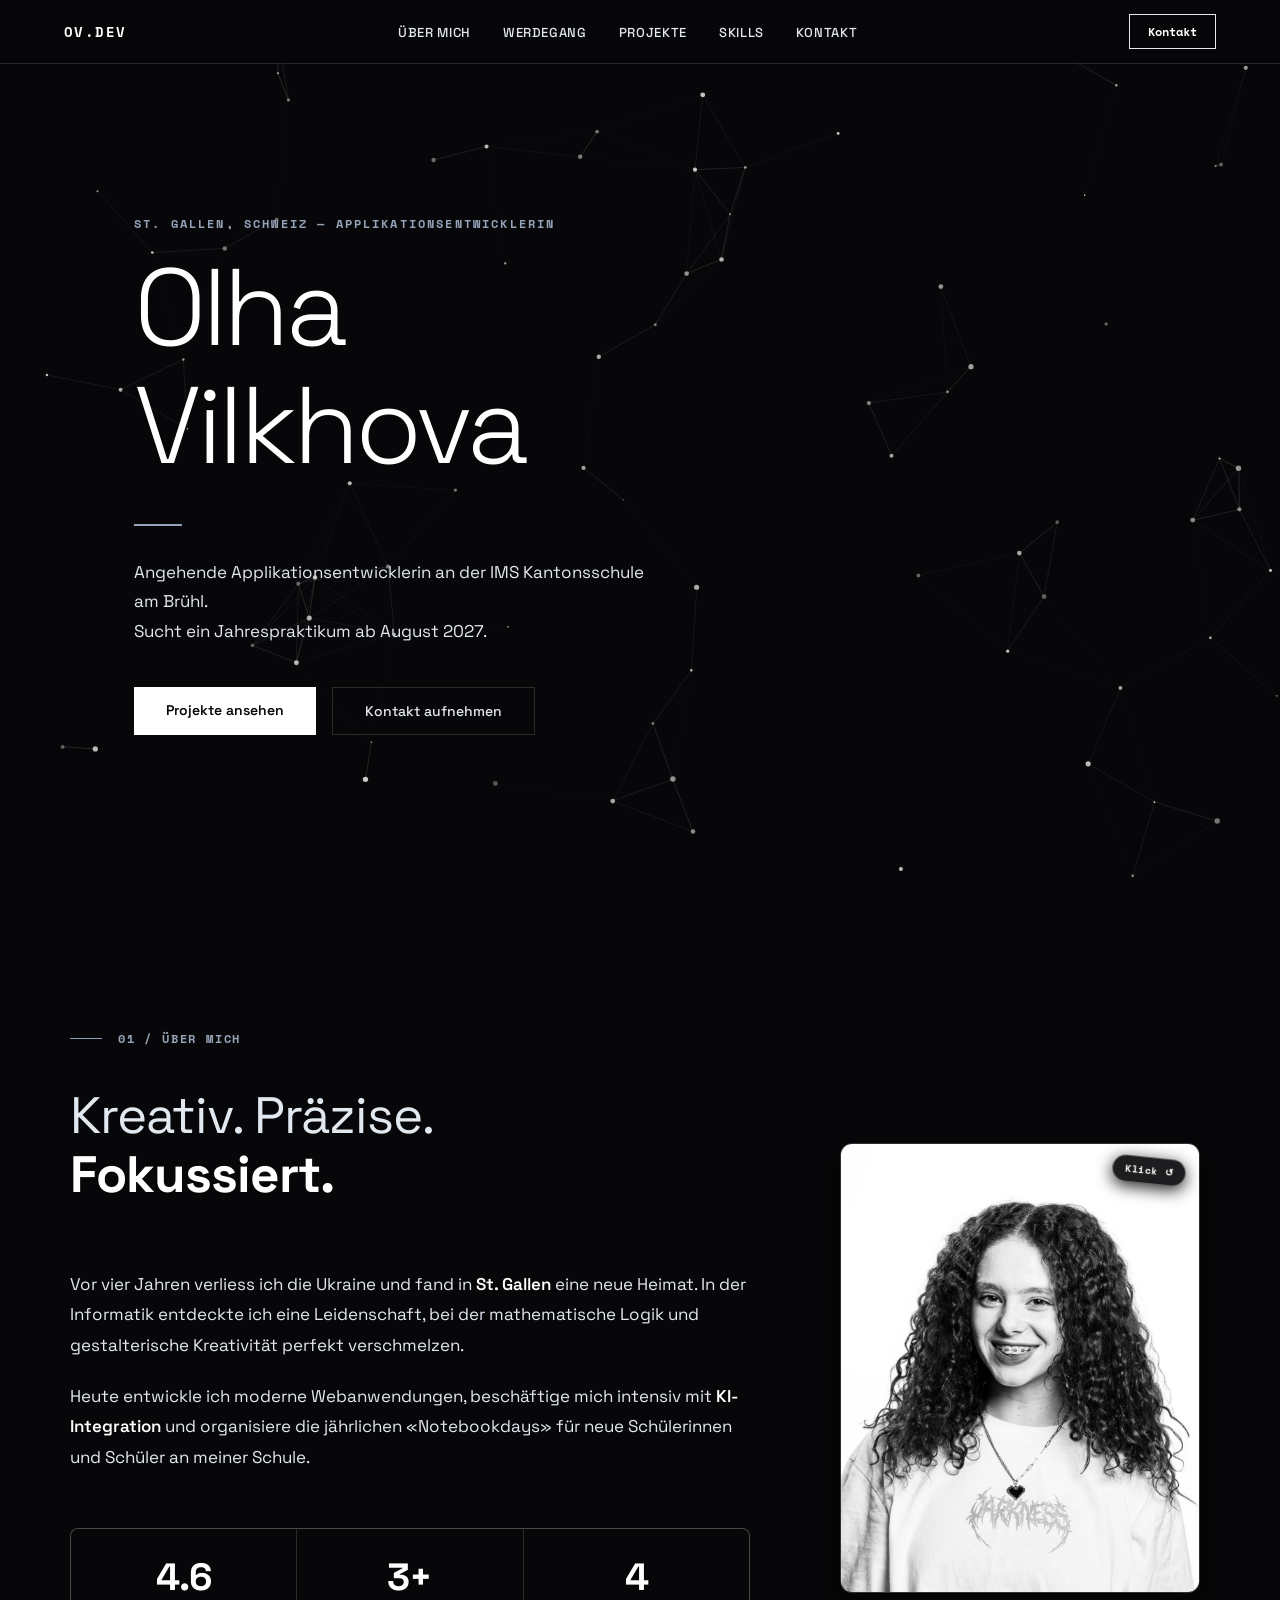
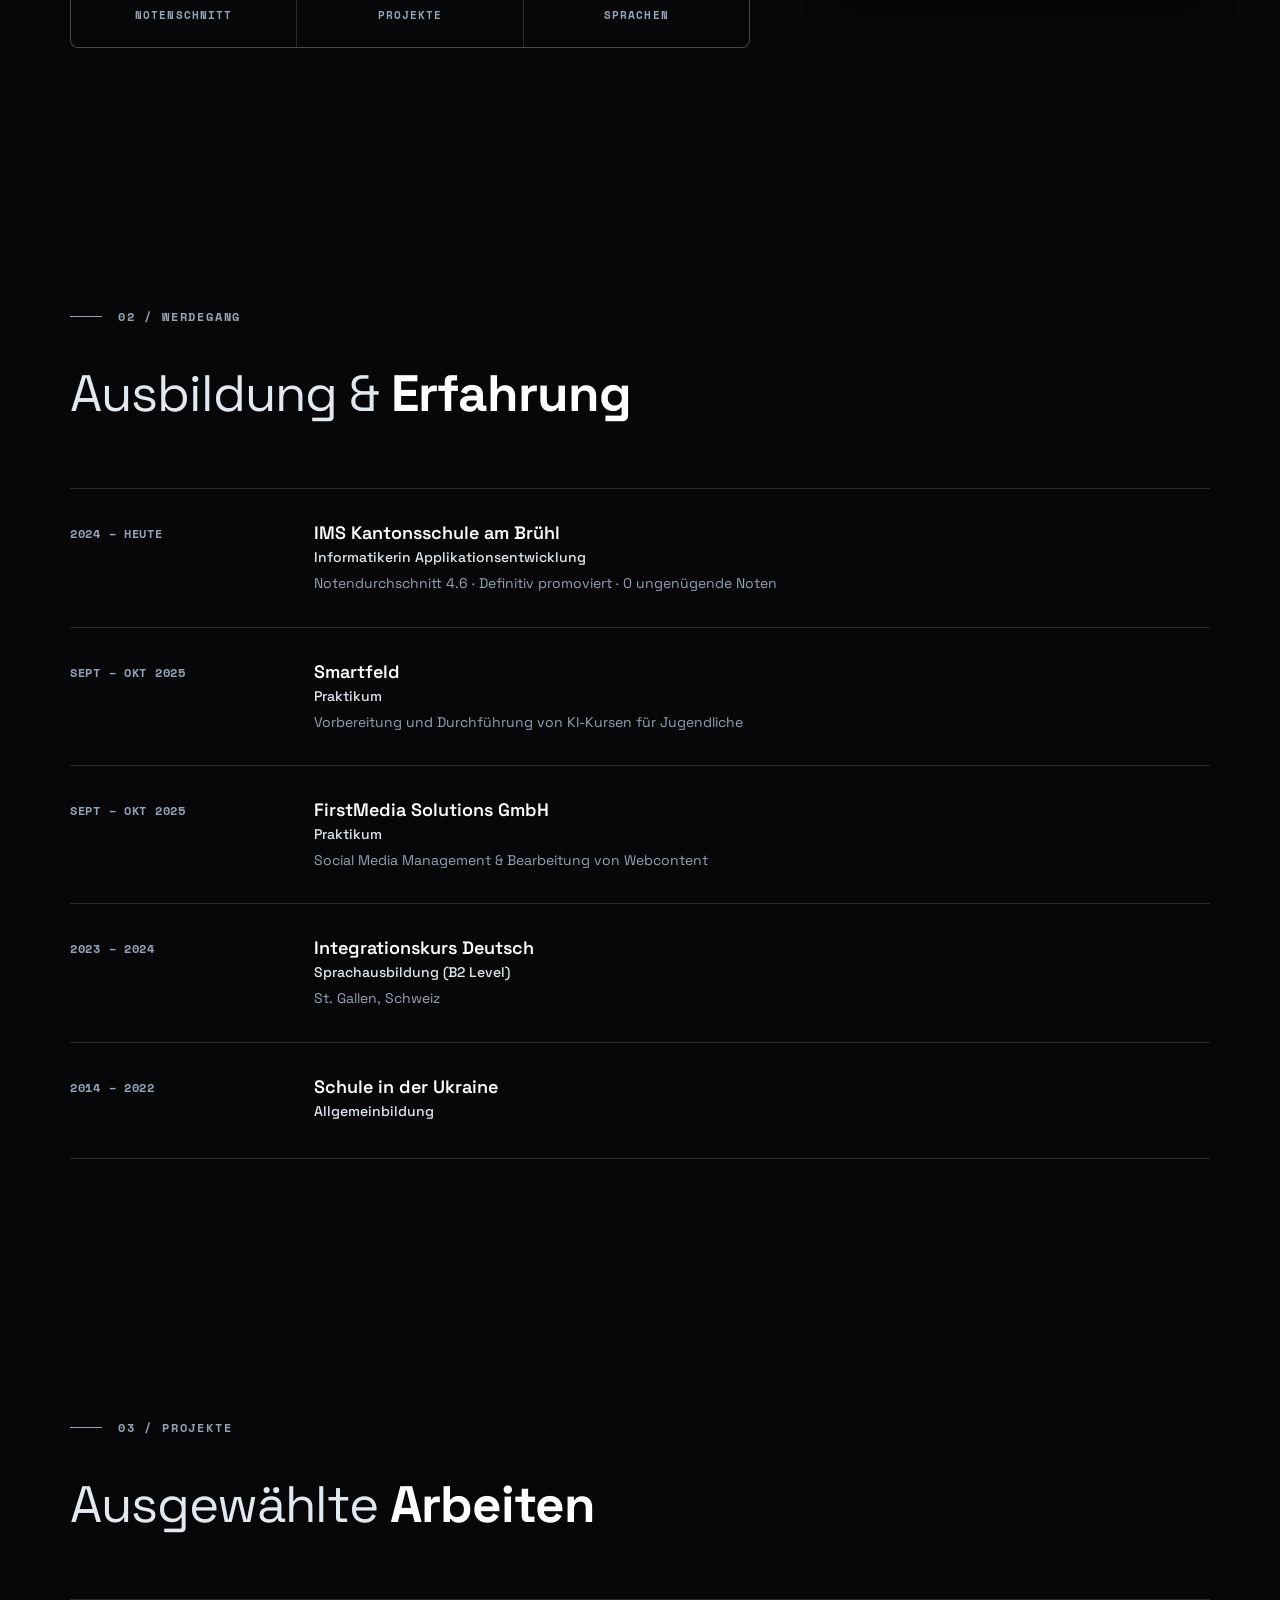
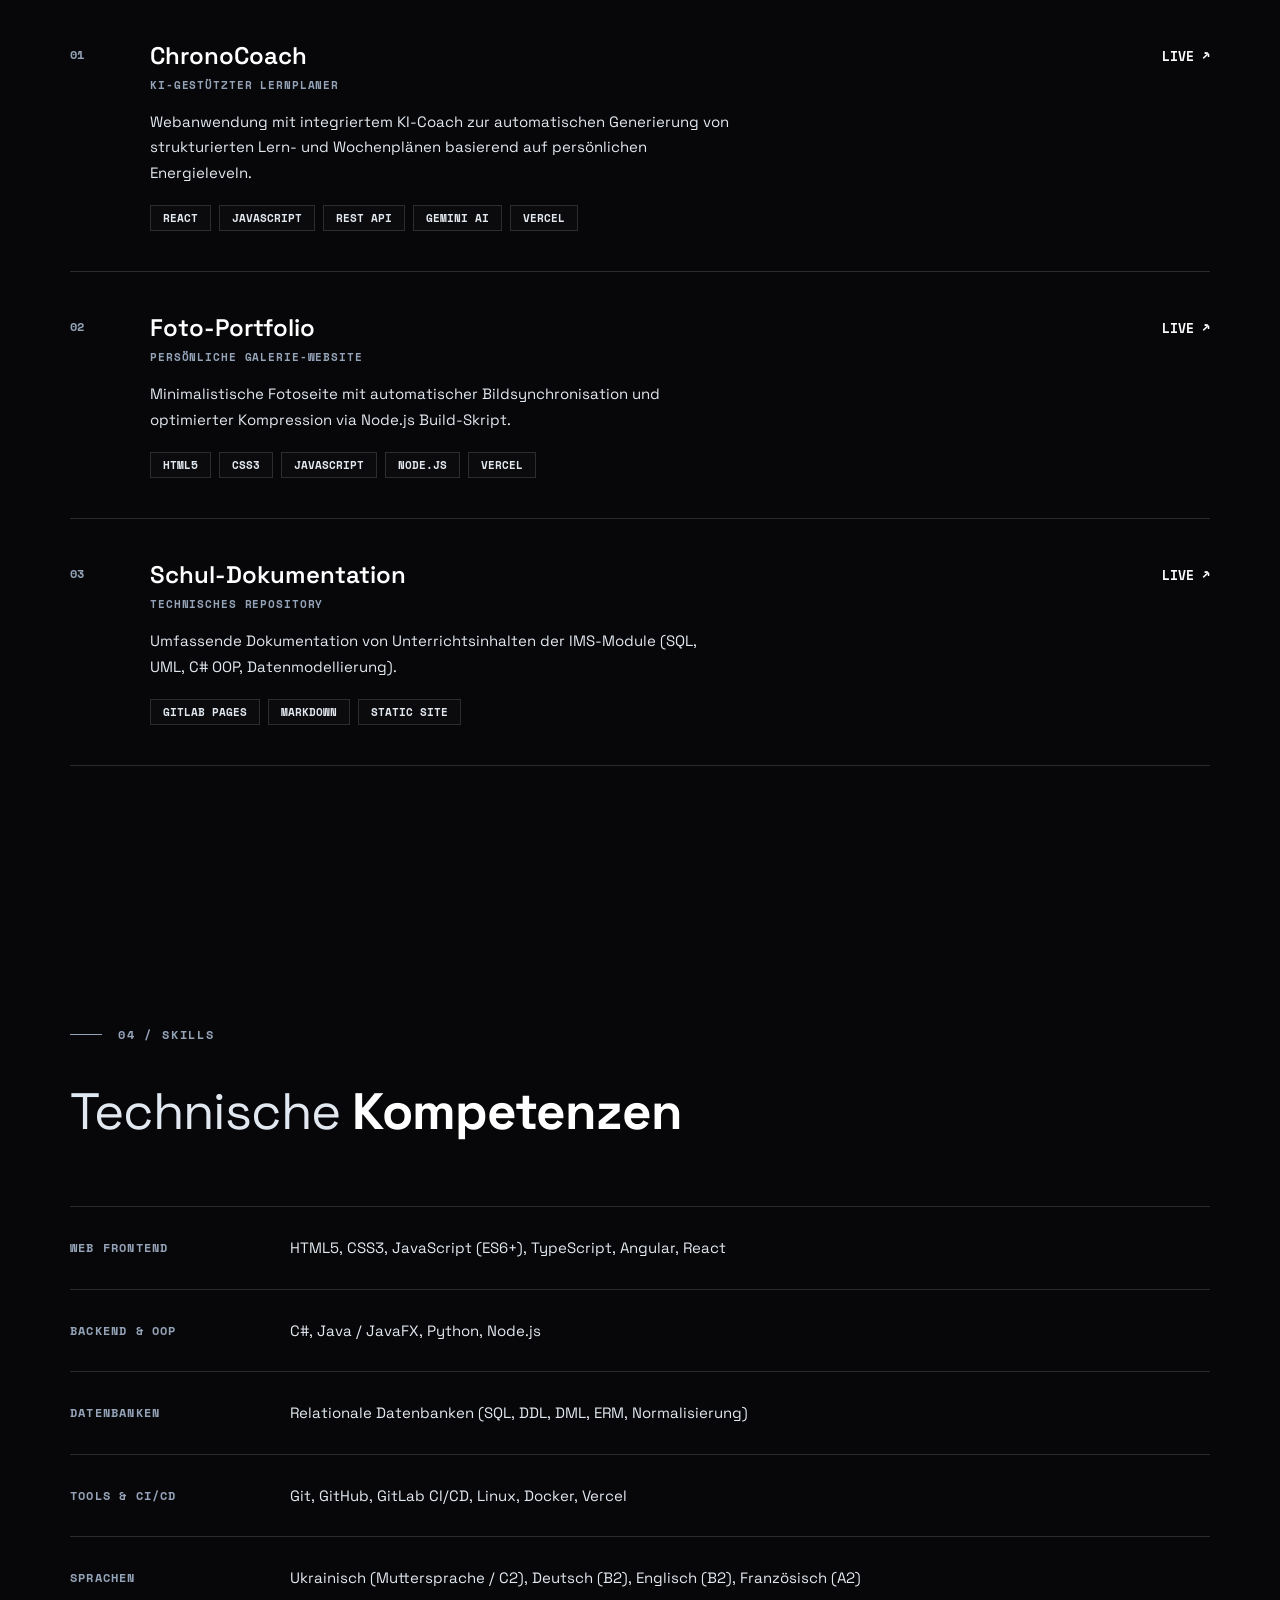
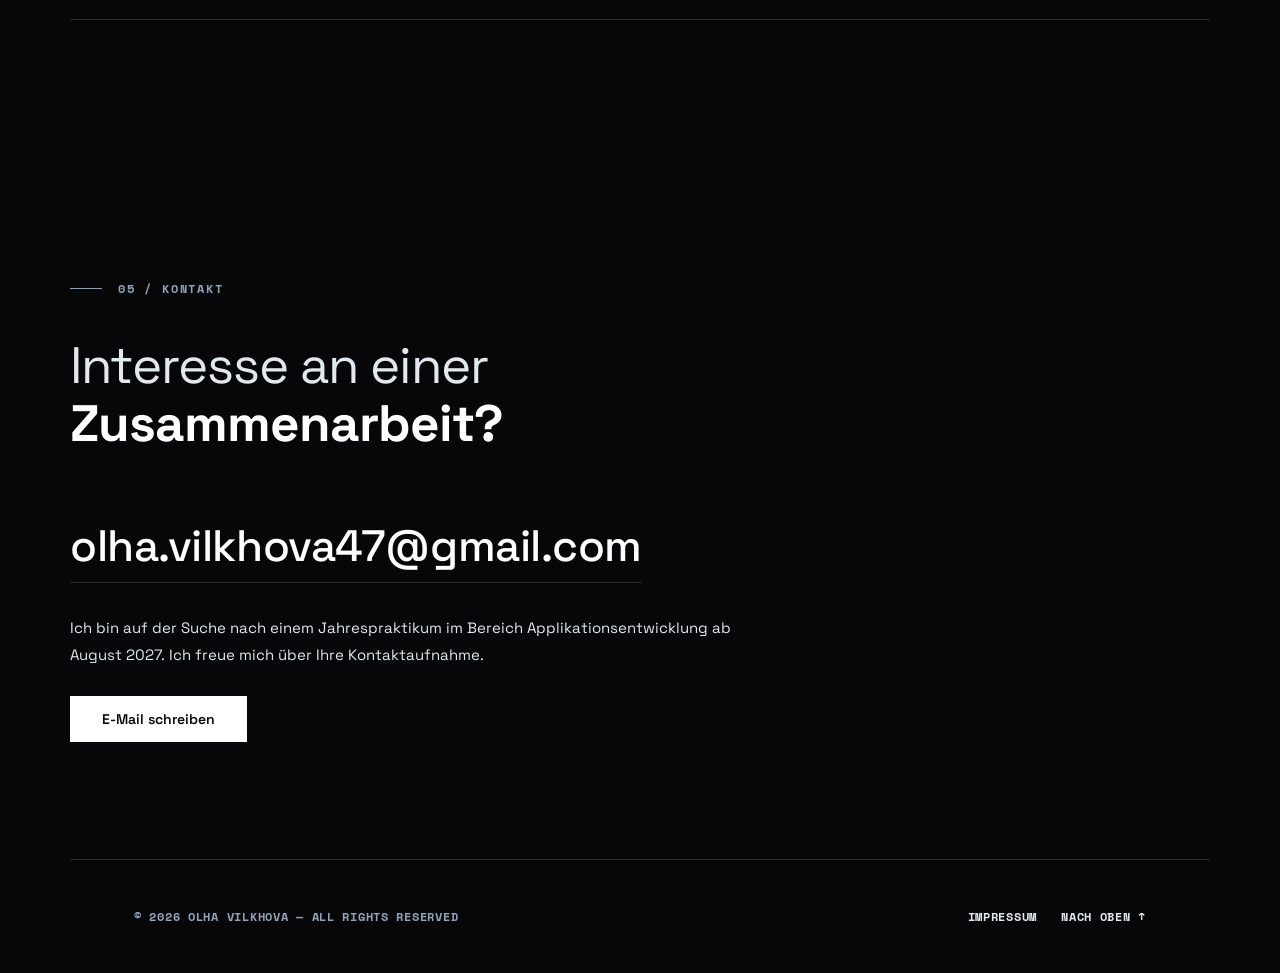
==== commit 78938d90: "ІМБААААААА" ====
--- a/index.html
+++ b/index.html
@@ -3,30 +3,36 @@
 <head>
   <meta charset="UTF-8">
   <meta name="viewport" content="width=device-width, initial-scale=1.0">
-  <title>Olha Vilkhova — Portfolio</title>
-  <meta name="description" content="Portfolio von Olha Vilkhova — Applikationsentwicklerin, IMS Kantonsschule am Brühl, St. Gallen.">
+  <link rel="icon" type="image/svg+xml" href="assets/favicon.svg">
+  <link rel="shortcut icon" href="assets/favicon.svg">
   <link rel="preconnect" href="https://fonts.googleapis.com">
-  <link href="https://fonts.googleapis.com/css2?family=Inter:wght@300;400;500;600&family=DM+Mono:wght@400;500&display=swap" rel="stylesheet">
+  <link rel="preconnect" href="https://fonts.gstatic.com" crossorigin>
+  <link href="https://fonts.googleapis.com/css2?family=Space+Grotesk:wght@300;400;500;600;700&family=Space+Mono:wght@400;700&display=swap" rel="stylesheet">
   <style>
     *, *::before, *::after { box-sizing: border-box; margin: 0; padding: 0; }
 
     :root {
-      --bg: #0a0a0a;
-      --bg2: #111111;
-      --surface: rgba(255,255,255,0.03);
-      --border: rgba(255,255,255,0.09);
-      --text: #f2f2f2;
-      --text2: #888888;
-      --text3: #444444;
-      --accent: #ffffff;
-      --mono: 'DM Mono', monospace;
-      --sans: 'Inter', system-ui, sans-serif;
-    }
-
-    html { scroll-behavior: smooth; font-family: var(--sans); background: var(--bg); color: var(--text); -webkit-font-smoothing: antialiased; overflow-x: hidden; }
-
-    /* Ambient Background Effects */
-    /* Ambient Background Canvas */
+      --bg: #070709;
+      --bg2: #0e0e12;
+      --surface: rgba(255,255,255,0.04);
+      --border: rgba(255, 255, 255, 0.14);
+      --text: #ffffff;
+      --text2: #e2e8f0;
+      --text3: #94a3b8;
+      --mono: 'Space Mono', monospace;
+      --sans: 'Space Grotesk', system-ui, -apple-system, sans-serif;
+    }
+
+    html {
+      scroll-behavior: smooth;
+      font-family: var(--sans);
+      background: var(--bg);
+      color: var(--text);
+      -webkit-font-smoothing: antialiased;
+      overflow-x: hidden;
+    }
+
+    /* Canvas Background */
     #bg-canvas {
       position: fixed;
       top: 0; left: 0;
@@ -38,74 +44,196 @@
 
     header, section, footer, nav { position: relative; z-index: 1; }
 
-    ::-webkit-scrollbar { width: 3px; }
+    ::-webkit-scrollbar { width: 4px; }
     ::-webkit-scrollbar-track { background: var(--bg); }
     ::-webkit-scrollbar-thumb { background: var(--text3); }
 
+    /* Navigation */
     nav {
       position: fixed; top: 0; left: 0; right: 0; z-index: 100;
+      height: 64px;
       display: flex; justify-content: space-between; align-items: center;
-      padding: 24px 64px;
-      background: rgba(10,10,10,0.85);
+      padding: 0 64px;
+      background: rgba(7, 7, 9, 0.9);
       backdrop-filter: blur(16px);
+      -webkit-backdrop-filter: blur(16px);
       border-bottom: 1px solid var(--border);
     }
-    .nav-logo { font-family: var(--mono); font-size: 13px; color: var(--text2); text-decoration: none; letter-spacing: 0.06em; }
-    .nav-links { display: flex; gap: 36px; list-style: none; }
-    .nav-links a { font-size: 12px; color: var(--text3); text-decoration: none; letter-spacing: 0.08em; text-transform: uppercase; transition: color 0.2s; }
+    .nav-logo {
+      font-family: var(--mono); font-size: 14px; font-weight: 700;
+      color: var(--text); text-decoration: none; letter-spacing: 0.1em;
+    }
+    .nav-links { display: flex; gap: 32px; list-style: none; }
+    .nav-links a {
+      font-family: var(--sans); font-size: 13px; font-weight: 500;
+      color: var(--text2); text-decoration: none; letter-spacing: 0.05em;
+      text-transform: uppercase; transition: color 0.2s;
+    }
     .nav-links a:hover { color: var(--text); }
-    .nav-cta { font-size: 12px; font-family: var(--mono); padding: 8px 20px; border: 1px solid var(--text3); color: var(--text2); text-decoration: none; transition: border-color 0.2s, color 0.2s; }
-    .nav-cta:hover { border-color: var(--text); color: var(--text); }
-
+    .nav-cta {
+      font-size: 12px; font-family: var(--mono); font-weight: 700;
+      padding: 8px 18px; border: 1px solid var(--text2);
+      color: var(--text); text-decoration: none; transition: all 0.2s;
+    }
+    .nav-cta:hover { background: var(--text); color: var(--bg); }
+
+    .hamburger {
+      display: none; flex-direction: column; justify-content: center; gap: 5px;
+      width: 32px; height: 32px; cursor: pointer; background: none; border: none; z-index: 1001;
+    }
+    .hamburger span {
+      display: block; width: 22px; height: 2px; background: var(--text);
+      transition: transform 0.3s, opacity 0.3s;
+    }
+
+    /* Mobile Overlay Menu */
+    .mobile-menu {
+      display: none;
+      position: fixed; top: 64px; left: 0; right: 0; bottom: 0;
+      background: #070709;
+      flex-direction: column; justify-content: center; align-items: center; gap: 28px;
+      z-index: 999; padding: 40px;
+    }
+    .mobile-menu a {
+      font-family: var(--sans); font-size: 22px; font-weight: 600;
+      color: var(--text2); text-decoration: none; text-transform: uppercase;
+      letter-spacing: 0.08em; transition: color 0.2s;
+    }
+    .mobile-menu a:hover { color: var(--text); }
+
+    body.menu-open .mobile-menu { display: flex; }
+    body.menu-open .hamburger span:nth-child(1) { transform: translateY(7px) rotate(45deg); }
+    body.menu-open .hamburger span:nth-child(2) { opacity: 0; }
+    body.menu-open .hamburger span:nth-child(3) { transform: translateY(-7px) rotate(-45deg); }
+
+    /* Hero Section */
     .hero {
       min-height: 100vh; display: flex; flex-direction: column; justify-content: center;
-      padding: 140px 64px 80px; max-width: 1200px; margin: 0 auto;
-    }
-    .hero-eyebrow { font-family: var(--mono); font-size: 11px; color: var(--text3); letter-spacing: 0.18em; text-transform: uppercase; margin-bottom: 28px; }
-    .hero-name { font-size: clamp(64px, 10vw, 140px); font-weight: 300; line-height: 0.9; letter-spacing: -0.03em; color: var(--text); }
-    .hero-name strong { font-weight: 600; }
-    .hero-divider { width: 48px; height: 1px; background: var(--text3); margin: 36px 0; }
-    .hero-role { font-size: 16px; font-weight: 300; color: var(--text2); max-width: 480px; line-height: 1.7; }
-    .hero-btns { display: flex; gap: 12px; margin-top: 48px; flex-wrap: wrap; }
-    .btn-fill { padding: 12px 28px; background: var(--text); color: var(--bg); font-size: 13px; font-weight: 500; text-decoration: none; transition: opacity 0.2s; }
-    .btn-fill:hover { opacity: 0.8; }
-    .btn-ghost { padding: 12px 28px; border: 1px solid var(--border); color: var(--text2); font-size: 13px; text-decoration: none; transition: border-color 0.2s, color 0.2s; }
-    .btn-ghost:hover { border-color: var(--text2); color: var(--text); }
-
+      padding: 140px 64px 90px; max-width: 1140px; margin: 0 auto;
+    }
+    .hero-eyebrow {
+      font-family: var(--mono); font-size: 12px; font-weight: 700;
+      color: var(--text3); letter-spacing: 0.18em; text-transform: uppercase; margin-bottom: 24px;
+    }
+    .hero-name {
+      font-size: clamp(52px, 8.5vw, 120px); font-weight: 300; line-height: 0.95;
+      letter-spacing: -0.04em; color: var(--text);
+    }
+    .hero-name strong { font-weight: 300; }
+    .scramble-olha, .scramble-vilkhova {
+      display: inline-block;
+      contain: layout style;
+      will-change: contents;
+    }
+    .hero-divider { width: 48px; height: 2px; background: var(--text3); margin: 32px 0; }
+    .hero-role {
+      font-size: 17px; font-weight: 400; color: var(--text2);
+      max-width: 520px; line-height: 1.75;
+    }
+    .hero-btns { display: flex; gap: 16px; margin-top: 40px; flex-wrap: wrap; }
+    .btn-fill {
+      padding: 14px 32px; background: var(--text); color: var(--bg);
+      font-size: 14px; font-weight: 600; text-decoration: none; transition: opacity 0.2s;
+    }
+    .btn-fill:hover { opacity: 0.85; }
+    .btn-ghost {
+      padding: 14px 32px; border: 1px solid var(--border); color: var(--text2);
+      font-size: 14px; font-weight: 500; text-decoration: none; transition: all 0.2s;
+    }
+    .btn-ghost:hover { border-color: var(--text); color: var(--text); }
+
+    /* Common Sections */
     section { position: relative; }
-    .container { max-width: 1200px; margin: 0 auto; padding: 0 64px; }
-    .section-pad { padding: 120px 0; }
-
-    .label { font-family: var(--mono); font-size: 11px; color: var(--text3); letter-spacing: 0.15em; text-transform: uppercase; margin-bottom: 48px; display: flex; align-items: center; gap: 16px; }
+    .container { max-width: 1140px; margin: 0 auto; padding: 0 64px; }
+    .section-pad { padding: 130px 0; }
+
+    .label {
+      font-family: var(--mono); font-size: 12px; font-weight: 700;
+      color: var(--text3); letter-spacing: 0.15em; text-transform: uppercase;
+      margin-bottom: 40px; display: flex; align-items: center; gap: 16px;
+    }
     .label::before { content: ''; width: 32px; height: 1px; background: var(--text3); }
 
-    .section-heading { font-size: clamp(32px, 4.5vw, 56px); font-weight: 300; letter-spacing: -0.02em; line-height: 1.1; margin-bottom: 72px; }
-    .section-heading em { font-style: normal; font-weight: 600; color: var(--text); }
-
-    /* About */
-    .about-grid { display: grid; grid-template-columns: 1fr 400px; gap: 100px; align-items: start; }
-    .about-text { font-size: 16px; font-weight: 300; color: var(--text2); line-height: 1.85; }
+    .section-heading {
+      font-size: clamp(32px, 4vw, 54px); font-weight: 400;
+      letter-spacing: -0.02em; line-height: 1.15; margin-bottom: 64px; color: var(--text2);
+    }
+    .section-heading em { font-style: normal; font-weight: 700; color: var(--text); }
+
+    /* About Section */
+    .about-grid { display: grid; grid-template-columns: 1fr 380px; gap: 80px; align-items: center; }
+    .about-text { font-size: 17px; font-weight: 400; color: var(--text2); line-height: 1.8; }
     .about-text p + p { margin-top: 20px; }
-    .about-text strong { color: var(--text); font-weight: 500; }
-    .about-img { position: relative; }
-    .about-img img { width: 100%; display: block; filter: grayscale(100%) contrast(1.1); transition: filter 0.6s; }
-    .about-img:hover img { filter: grayscale(60%) contrast(1.05); }
-    .stats { display: grid; grid-template-columns: repeat(3,1fr); gap: 1px; background: var(--border); margin-top: 64px; }
-    .stat { background: var(--bg); padding: 24px 20px; text-align: center; }
-    .stat-num { font-size: 40px; font-weight: 300; color: var(--text); letter-spacing: -0.02em; }
-    .stat-lbl { font-family: var(--mono); font-size: 10px; color: var(--text3); letter-spacing: 0.12em; text-transform: uppercase; margin-top: 4px; }
-
-    /* Timeline */
+    .about-text strong { color: var(--text); font-weight: 600; }
+    
+    .about-img-wrap {
+      position: relative; width: 100%; max-width: 360px; margin: 0 auto;
+      perspective: 1000px; cursor: pointer; user-select: none;
+    }
+    .flip-card {
+      position: relative; width: 100%; padding-bottom: 125%; border-radius: 12px;
+    }
+    .flip-card-inner {
+      position: absolute; inset: 0; width: 100%; height: 100%;
+      transform-style: preserve-3d; transition: transform 0.7s cubic-bezier(0.4, 0, 0.2, 1);
+    }
+    .about-img-wrap.flipped .flip-card-inner {
+      transform: rotateY(180deg);
+    }
+    .flip-card-face {
+      position: absolute; inset: 0; width: 100%; height: 100%;
+      backface-visibility: hidden; -webkit-backface-visibility: hidden;
+      border-radius: 12px; border: 1px solid var(--border); overflow: hidden;
+      background: var(--bg2); box-shadow: 0 12px 32px rgba(0, 0, 0, 0.6);
+    }
+    .flip-card-face img {
+      width: 100%; height: 100%; object-fit: cover; display: block;
+      transition: transform 0.4s;
+    }
+    .flip-card-front { transform: rotateY(0deg); }
+    .flip-card-back { transform: rotateY(180deg); }
+    .about-img-wrap:hover .flip-card-face img { transform: scale(1.03); }
+    
+    .flip-hint {
+      position: absolute; top: 14px; right: 14px;
+      font-family: var(--mono); font-size: 10px; font-weight: 700;
+      color: #ffffff; background: rgba(10, 10, 14, 0.92);
+      backdrop-filter: blur(12px); -webkit-backdrop-filter: blur(12px);
+      padding: 5px 12px; border-radius: 14px; border: 1px solid rgba(255, 255, 255, 0.3);
+      display: flex; gap: 6px; align-items: center; z-index: 10;
+      white-space: nowrap; box-shadow: 0 4px 16px rgba(0, 0, 0, 0.85);
+      pointer-events: none; letter-spacing: 0.06em;
+      transform: rotate(6deg);
+      transition: all 0.25s ease;
+    }
+    .about-img-wrap:hover .flip-hint {
+      border-color: #ffffff; background: #070709;
+      transform: rotate(6deg) scale(1.08);
+    }
+
+    .stats {
+      display: grid; grid-template-columns: repeat(3, 1fr); gap: 1px;
+      background: var(--border); margin-top: 56px; border: 1px solid var(--border);
+      border-radius: 8px; overflow: hidden;
+    }
+    .stat { background: var(--bg); padding: 24px 16px; text-align: center; }
+    .stat-num { font-size: 38px; font-weight: 700; color: var(--text); letter-spacing: -0.02em; }
+    .stat-lbl { font-family: var(--mono); font-size: 11px; font-weight: 700; color: var(--text3); letter-spacing: 0.1em; text-transform: uppercase; margin-top: 6px; }
+
+    /* Timeline Section */
     .tl { border-top: 1px solid var(--border); }
-    .tl-row { display: grid; grid-template-columns: 200px 1fr; gap: 0; border-bottom: 1px solid var(--border); padding: 32px 0; align-items: start; transition: background 0.2s; }
+    .tl-row {
+      display: grid; grid-template-columns: 220px 1fr; gap: 24px;
+      border-bottom: 1px solid var(--border); padding: 32px 0; align-items: start;
+      transition: background 0.2s;
+    }
     .tl-row:hover { background: var(--surface); }
-    .tl-date { font-family: var(--mono); font-size: 11px; color: var(--text3); letter-spacing: 0.06em; padding-top: 4px; }
-    .tl-body {}
-    .tl-name { font-size: 17px; font-weight: 500; color: var(--text); margin-bottom: 4px; }
-    .tl-role { font-size: 13px; color: var(--text3); margin-bottom: 6px; }
-    .tl-desc { font-size: 13px; color: var(--text3); font-weight: 300; }
-
-    /* Projects */
+    .tl-date { font-family: var(--mono); font-size: 12px; font-weight: 700; color: var(--text3); letter-spacing: 0.06em; padding-top: 4px; }
+    .tl-name { font-size: 18px; font-weight: 600; color: var(--text); margin-bottom: 4px; }
+    .tl-role { font-size: 14px; color: var(--text2); font-weight: 500; margin-bottom: 6px; }
+    .tl-desc { font-size: 14px; color: var(--text3); font-weight: 400; line-height: 1.6; }
+
+    /* Projects Section */
     .proj-list { border-top: 1px solid var(--border); }
     .proj-row {
       display: grid; grid-template-columns: 48px 1fr auto;
@@ -115,71 +243,87 @@
       transition: background 0.2s;
     }
     .proj-row:hover { background: var(--surface); }
-    .proj-num { font-family: var(--mono); font-size: 11px; color: var(--text3); padding-top: 4px; }
-    .proj-name { font-size: 22px; font-weight: 500; color: var(--text); margin-bottom: 6px; }
-    .proj-sub { font-family: var(--mono); font-size: 11px; color: var(--text3); letter-spacing: 0.06em; margin-bottom: 14px; }
-    .proj-desc { font-size: 14px; color: var(--text2); line-height: 1.7; font-weight: 300; max-width: 560px; margin-bottom: 20px; }
-    .proj-tags { display: flex; flex-wrap: wrap; gap: 6px; }
-    .tag { font-family: var(--mono); font-size: 10px; padding: 3px 10px; border: 1px solid var(--border); color: var(--text3); letter-spacing: 0.05em; }
-    .proj-link { font-family: var(--mono); font-size: 12px; color: var(--text3); text-decoration: none; white-space: nowrap; padding-top: 4px; transition: color 0.2s; }
-    .proj-link:hover { color: var(--text); }
-
-    /* Skills */
+    .proj-num { font-family: var(--mono); font-size: 12px; font-weight: 700; color: var(--text3); padding-top: 6px; }
+    .proj-name { font-size: 24px; font-weight: 600; color: var(--text); margin-bottom: 6px; }
+    .proj-sub { font-family: var(--mono); font-size: 11px; font-weight: 700; color: var(--text3); letter-spacing: 0.08em; margin-bottom: 16px; }
+    .proj-desc { font-size: 15px; color: var(--text2); line-height: 1.7; font-weight: 400; max-width: 580px; margin-bottom: 20px; }
+    .proj-tags { display: flex; flex-wrap: wrap; gap: 8px; }
+    .tag { font-family: var(--mono); font-size: 11px; font-weight: 700; padding: 4px 12px; border: 1px solid var(--border); color: var(--text2); background: rgba(255,255,255,0.02); }
+    .proj-link { font-family: var(--mono); font-size: 13px; font-weight: 700; color: var(--text); text-decoration: none; white-space: nowrap; padding-top: 6px; transition: opacity 0.2s; }
+    .proj-link:hover { opacity: 0.7; }
+
+    /* Skills Section */
     .skills-table { border-top: 1px solid var(--border); }
-    .skill-row { display: grid; grid-template-columns: 200px 1fr; border-bottom: 1px solid var(--border); padding: 24px 0; align-items: start; }
-    .skill-cat { font-family: var(--mono); font-size: 11px; color: var(--text3); letter-spacing: 0.1em; text-transform: uppercase; padding-top: 4px; }
-    .skill-vals { font-size: 14px; color: var(--text2); font-weight: 300; line-height: 1.6; }
-
-    /* Contact */
+    .skill-row { display: grid; grid-template-columns: 220px 1fr; border-bottom: 1px solid var(--border); padding: 28px 0; align-items: start; }
+    .skill-cat { font-family: var(--mono); font-size: 12px; font-weight: 700; color: var(--text3); letter-spacing: 0.1em; text-transform: uppercase; padding-top: 4px; }
+    .skill-vals { font-size: 15px; color: var(--text2); font-weight: 400; line-height: 1.7; }
+
+    /* Contact Section */
     .contact-block { max-width: 700px; }
-    .contact-email { font-size: clamp(22px, 4vw, 44px); font-weight: 300; color: var(--text2); text-decoration: none; letter-spacing: -0.01em; display: inline-block; margin-bottom: 32px; transition: color 0.2s; border-bottom: 1px solid var(--border); padding-bottom: 8px; }
-    .contact-email:hover { color: var(--text); border-color: var(--text2); }
-    .contact-note { font-size: 14px; color: var(--text3); font-weight: 300; line-height: 1.7; margin-bottom: 40px; }
-
-    footer { border-top: 1px solid var(--border); padding: 32px 64px; display: flex; justify-content: space-between; align-items: center; max-width: 1200px; margin: 0 auto; }
-    .footer-text { font-family: var(--mono); font-size: 11px; color: var(--text3); letter-spacing: 0.06em; }
-    .footer-link { font-family: var(--mono); font-size: 11px; color: var(--text3); text-decoration: none; letter-spacing: 0.06em; transition: color 0.2s; }
+    .contact-email {
+      font-size: clamp(22px, 4.5vw, 44px); font-weight: 500; color: var(--text);
+      text-decoration: none; letter-spacing: -0.01em; display: inline-block;
+      margin-bottom: 32px; transition: opacity 0.2s; border-bottom: 1px solid var(--border); padding-bottom: 8px;
+    }
+    .contact-email:hover { opacity: 0.8; }
+    .contact-note { font-size: 15px; color: var(--text2); font-weight: 400; line-height: 1.75; margin-bottom: 40px; }
+
+    footer {
+      border-top: 1px solid var(--border); padding: 48px 64px;
+      display: flex; justify-content: space-between; align-items: center;
+      max-width: 1140px; margin: 0 auto;
+    }
+    .footer-text { font-family: var(--mono); font-size: 12px; font-weight: 700; color: var(--text3); letter-spacing: 0.06em; }
+    .footer-link { font-family: var(--mono); font-size: 12px; font-weight: 700; color: var(--text2); text-decoration: none; letter-spacing: 0.06em; transition: color 0.2s; }
     .footer-link:hover { color: var(--text); }
 
     .reveal { opacity: 0; transform: translateY(20px); transition: opacity 0.6s ease, transform 0.6s ease; }
     .reveal.visible { opacity: 1; transform: none; }
 
-    .hamburger { display: none; flex-direction: column; gap: 5px; cursor: pointer; background: none; border: none; padding: 4px; }
-    .hamburger span { display: block; width: 22px; height: 1px; background: var(--text2); transition: transform 0.3s, opacity 0.3s; }
-
+    /* Mobile Responsiveness */
     @media (max-width: 900px) {
-      nav { padding: 20px 24px; }
+      nav { padding: 0 36px; }
       .nav-links, .nav-cta { display: none; }
       .hamburger { display: flex; }
-      .nav-mobile-open .nav-links {
-        display: flex; flex-direction: column;
-        position: fixed; inset: 0; background: var(--bg);
-        justify-content: center; align-items: center;
-        gap: 40px; z-index: 99;
-      }
-      .nav-mobile-open .nav-links a { font-size: 20px; }
-      .hero { padding: 0 24px 60px; }
-      .container { padding: 0 24px; }
-      .about-grid { grid-template-columns: 1fr; gap: 48px; }
-      .about-img { max-width: 280px; }
-      .tl-row { grid-template-columns: 1fr; gap: 8px; }
-      .proj-row { grid-template-columns: 1fr; gap: 12px; }
-      .proj-link { align-self: auto; }
-      .skill-row { grid-template-columns: 1fr; gap: 6px; }
-      .section-pad { padding: 80px 0; }
-      footer { padding: 24px; flex-direction: column; gap: 12px; text-align: center; }
-    }
-    @media (max-width: 480px) {
-      .hero-name { font-size: 52px; }
+
+      .hero { padding: 125px 36px 70px; min-height: auto; }
+      .hero-name { font-size: clamp(44px, 12vw, 72px); }
+      .hero-role { font-size: 15px; }
+
+      .container { padding: 0 36px; }
+      .section-pad { padding: 90px 0; }
+
+      .about-grid { grid-template-columns: 1fr; gap: 40px; }
+      .about-img-wrap { max-width: 290px; margin: 0 auto 40px; }
+
+      .stats { grid-template-columns: repeat(3, 1fr); margin-top: 40px; }
+      .stat { padding: 16px 8px; }
+      .stat-num { font-size: 28px; }
+      .stat-lbl { font-size: 9px; }
+
+      .tl-row { grid-template-columns: 1fr; gap: 8px; padding: 24px 0; }
+      .proj-row { grid-template-columns: 1fr; gap: 12px; padding: 32px 0; }
+      .proj-link { align-self: auto; margin-top: 8px; }
+      .skill-row { grid-template-columns: 1fr; gap: 8px; padding: 20px 0; }
+
+      footer { padding: 40px 36px; flex-direction: column; gap: 16px; text-align: center; }
+    }
+
+    @media (max-width: 550px) {
+      nav { padding: 0 32px; }
+      .hero { padding: 120px 32px 64px; }
+      .container { padding: 0 32px; }
+      footer { padding: 36px 32px; }
+      .btn-fill, .btn-ghost { width: 100%; text-align: center; }
       .stats { grid-template-columns: 1fr; }
-      .btn-fill, .btn-ghost { width: 100%; text-align: center; }
     }
   </style>
 </head>
 <body>
   <canvas id="bg-canvas"></canvas>
 
-  <nav id="nav">
+  <!-- NAVIGATION -->
+  <nav>
     <a href="#" class="nav-logo">OV.DEV</a>
     <ul class="nav-links">
       <li><a href="#ueber">Über mich</a></li>
@@ -194,10 +338,22 @@
     </button>
   </nav>
 
+  <!-- MOBILE OVERLAY MENU -->
+  <div class="mobile-menu" id="mobile-menu">
+    <a href="#ueber">Über mich</a>
+    <a href="#werdegang">Werdegang</a>
+    <a href="#projekte">Projekte</a>
+    <a href="#kenntnisse">Skills</a>
+    <a href="#kontakt">Kontakt</a>
+  </div>
+
   <!-- HERO -->
   <header class="hero">
     <div class="hero-eyebrow reveal">St. Gallen, Schweiz — Applikationsentwicklerin</div>
-    <h1 class="hero-name reveal">Olha<br><strong>Vilkhova</strong></h1>
+    <h1 class="hero-name reveal">
+      <span class="scramble-olha">Olha</span><br>
+      <strong class="scramble-vilkhova">Vilkhova</strong>
+    </h1>
     <div class="hero-divider reveal"></div>
     <p class="hero-role reveal">
       Angehende Applikationsentwicklerin an der IMS Kantonsschule am Brühl.<br>
@@ -226,8 +382,20 @@
             <div class="stat"><div class="stat-num">4</div><div class="stat-lbl">Sprachen</div></div>
           </div>
         </div>
-        <div class="about-img reveal">
-          <img src="assets/photo_2026-08-20_11-53-44.jpg" alt="Olha Vilkhova" loading="lazy">
+        <div class="about-img-wrap reveal">
+          <div class="flip-card" id="flipCard">
+            <div class="flip-card-inner" id="flipInner">
+              <div class="flip-card-face flip-card-front">
+                <img id="imgFront" src="assets/photo_2026-08-20_11-53-44.jpg" alt="Olha Vilkhova">
+              </div>
+              <div class="flip-card-face flip-card-back">
+                <img id="imgBack" src="assets/olha-2.jpg" alt="Olha Vilkhova">
+              </div>
+            </div>
+          </div>
+          <div class="flip-hint">
+            <span>Klick ↺</span>
+          </div>
         </div>
       </div>
     </div>
@@ -240,8 +408,8 @@
       <h2 class="section-heading reveal">Ausbildung & <em>Erfahrung</em></h2>
       <div class="tl">
         <div class="tl-row reveal">
-          <div class="tl-date">2024 – HUTE</div>
-          <div class="tl-body">
+          <div class="tl-date">2024 – HEUTE</div>
+          <div>
             <div class="tl-name">IMS Kantonsschule am Brühl</div>
             <div class="tl-role">Informatikerin Applikationsentwicklung</div>
             <div class="tl-desc">Notendurchschnitt 4.6 · Definitiv promoviert · 0 ungenügende Noten</div>
@@ -249,7 +417,7 @@
         </div>
         <div class="tl-row reveal">
           <div class="tl-date">SEPT – OKT 2025</div>
-          <div class="tl-body">
+          <div>
             <div class="tl-name">Smartfeld</div>
             <div class="tl-role">Praktikum</div>
             <div class="tl-desc">Vorbereitung und Durchführung von KI-Kursen für Jugendliche</div>
@@ -257,7 +425,7 @@
         </div>
         <div class="tl-row reveal">
           <div class="tl-date">SEPT – OKT 2025</div>
-          <div class="tl-body">
+          <div>
             <div class="tl-name">FirstMedia Solutions GmbH</div>
             <div class="tl-role">Praktikum</div>
             <div class="tl-desc">Social Media Management & Bearbeitung von Webcontent</div>
@@ -265,7 +433,7 @@
         </div>
         <div class="tl-row reveal">
           <div class="tl-date">2023 – 2024</div>
-          <div class="tl-body">
+          <div>
             <div class="tl-name">Integrationskurs Deutsch</div>
             <div class="tl-role">Sprachausbildung (B2 Level)</div>
             <div class="tl-desc">St. Gallen, Schweiz</div>
@@ -273,7 +441,7 @@
         </div>
         <div class="tl-row reveal">
           <div class="tl-date">2014 – 2022</div>
-          <div class="tl-body">
+          <div>
             <div class="tl-name">Schule in der Ukraine</div>
             <div class="tl-role">Allgemeinbildung</div>
           </div>
@@ -377,7 +545,10 @@
 
   <footer>
     <span class="footer-text">© 2026 OLHA VILKHOVA — ALL RIGHTS RESERVED</span>
-    <a href="#" class="footer-link">NACH OBEN ↑</a>
+    <div style="display: flex; gap: 24px; align-items: center;">
+      <a href="impressum.html" class="footer-link">IMPRESSUM</a>
+      <a href="#" class="footer-link">NACH OBEN ↑</a>
+    </div>
   </footer>
 
   <script>
@@ -392,15 +563,128 @@
     }, { threshold: 0.1 });
     revealEls.forEach(el => observer.observe(el));
 
-    // Hamburger menu toggle
+    // Mobile menu toggle
     const hamburger = document.getElementById('hamburger');
-    const nav = document.getElementById('nav');
-    hamburger.addEventListener('click', () => nav.classList.toggle('nav-mobile-open'));
-    document.querySelectorAll('.nav-links a').forEach(a => {
-      a.addEventListener('click', () => nav.classList.remove('nav-mobile-open'));
+    const mobileMenu = document.getElementById('mobile-menu');
+    
+    hamburger.addEventListener('click', () => {
+      document.body.classList.toggle('menu-open');
     });
 
-    // Minimal Canvas Particles Animation (B&W subtle floating light)
+    mobileMenu.querySelectorAll('a').forEach(link => {
+      link.addEventListener('click', () => {
+        document.body.classList.remove('menu-open');
+      });
+    });
+
+    // 3D Photo Flip Carousel Logic
+    const photoWrap = document.getElementById('flipCard');
+    const photoContainer = photoWrap.closest('.about-img-wrap');
+    const imgFront = document.getElementById('imgFront');
+    const imgBack = document.getElementById('imgBack');
+
+    const photoList = [
+      'assets/photo_2026-08-20_11-53-44.jpg',
+      'assets/olha-2.jpg',
+      'assets/olha-color.jpg'
+    ];
+
+    let currentPhotoIndex = 0;
+    let isFlipped = false;
+    let isAnimating = false;
+
+    photoContainer.addEventListener('click', () => {
+      if (isAnimating) return;
+      isAnimating = true;
+
+      currentPhotoIndex = (currentPhotoIndex + 1) % photoList.length;
+      isFlipped = !isFlipped;
+
+      photoContainer.classList.toggle('flipped');
+
+      setTimeout(() => {
+        const nextImageIndex = (currentPhotoIndex + 1) % photoList.length;
+        if (isFlipped) {
+          imgFront.src = photoList[nextImageIndex];
+        } else {
+          imgBack.src = photoList[nextImageIndex];
+        }
+        isAnimating = false;
+      }, 350);
+    });
+
+    // Periodic Scramble Typewriter Text Animation for Hero Name
+    class TextScramble {
+      constructor(el) {
+        this.el = el;
+        this.chars = '!<>-_\\/[]{}—=+*^?#________';
+        this.update = this.update.bind(this);
+      }
+      setText(newText) {
+        const length = newText.length;
+        const promise = new Promise((resolve) => this.resolve = resolve);
+        this.queue = [];
+        for (let i = 0; i < length; i++) {
+          const from = '';
+          const to = newText[i];
+          const start = i * 3 + Math.floor(Math.random() * 3);
+          const end = start + 8 + Math.floor(Math.random() * 6);
+          this.queue.push({ from, to, start, end, char: '' });
+        }
+        cancelAnimationFrame(this.frameRequest);
+        this.frame = 0;
+        this.update();
+        return promise;
+      }
+      update() {
+        let output = '';
+        let complete = 0;
+        for (let i = 0, n = this.queue.length; i < n; i++) {
+          let { from, to, start, end, char } = this.queue[i];
+          if (this.frame >= end) {
+            complete++;
+            output += to;
+          } else if (this.frame >= start) {
+            if (!char || Math.random() < 0.35) {
+              char = this.chars[Math.floor(Math.random() * this.chars.length)];
+              this.queue[i].char = char;
+            }
+            output += char;
+          } else {
+            output += '';
+          }
+        }
+        this.el.textContent = output;
+        if (complete === this.queue.length) {
+          this.resolve();
+        } else {
+          this.frame++;
+          setTimeout(() => {
+            this.frameRequest = requestAnimationFrame(this.update);
+          }, 35);
+        }
+      }
+    }
+
+    const elOlha = document.querySelector('.scramble-olha');
+    const elVilkhova = document.querySelector('.scramble-vilkhova');
+    if (elOlha && elVilkhova) {
+      const fxOlha = new TextScramble(elOlha);
+      const fxVilkhova = new TextScramble(elVilkhova);
+
+      function triggerScramble() {
+        fxOlha.setText('Olha');
+        setTimeout(() => fxVilkhova.setText('Vilkhova'), 250);
+      }
+
+      // Initial decode on load
+      setTimeout(triggerScramble, 200);
+
+      // Periodically re-scramble every 5 seconds for a clean effect
+      setInterval(triggerScramble, 5000);
+    }
+
+    // Canvas Particles Animation
     const canvas = document.getElementById('bg-canvas');
     const ctx = canvas.getContext('2d');
     let width, height;
@@ -431,25 +715,20 @@
       reset() {
         this.x = Math.random() * width;
         this.y = Math.random() * height;
-        this.baseX = this.x;
-        this.baseY = this.y;
         this.vx = (Math.random() - 0.5) * 0.45;
         this.vy = (Math.random() - 0.5) * 0.45;
         this.radius = Math.random() * 2 + 0.8;
         this.alpha = Math.random() * 0.5 + 0.3;
       }
       update() {
-        // Normal floating movement
         this.x += this.vx;
         this.y += this.vy;
 
-        // Wrap around edges
         if (this.x < 0) this.x = width;
         if (this.x > width) this.x = 0;
         if (this.y < 0) this.y = height;
         if (this.y > height) this.y = 0;
 
-        // Interactive mouse reaction (push gently away from cursor)
         if (mouse.x !== null && mouse.y !== null) {
           const dx = mouse.x - this.x;
           const dy = mouse.y - this.y;
@@ -467,21 +746,18 @@
         ctx.beginPath();
         ctx.arc(this.x, this.y, this.radius, 0, Math.PI * 2);
         ctx.fillStyle = `rgba(255, 255, 255, ${this.alpha})`;
-        ctx.shadowBlur = 8;
-        ctx.shadowColor = "rgba(255, 255, 255, 0.8)";
         ctx.fill();
-        ctx.shadowBlur = 0;
       }
     }
 
-    for (let i = 0; i < 110; i++) {
+    const particleCount = window.innerWidth < 768 ? 28 : 80;
+    for (let i = 0; i < particleCount; i++) {
       particles.push(new Particle());
     }
 
     function animate() {
       ctx.clearRect(0, 0, width, height);
 
-      // Draw clear connecting constellation lines between particles
       for (let i = 0; i < particles.length; i++) {
         for (let j = i + 1; j < particles.length; j++) {
           const dx = particles[i].x - particles[j].x;
@@ -497,7 +773,6 @@
           }
         }
 
-        // Draw interactive lines connecting cursor to nearby stars
         if (mouse.x !== null && mouse.y !== null) {
           const mdx = mouse.x - particles[i].x;
           const mdy = mouse.y - particles[i].y;
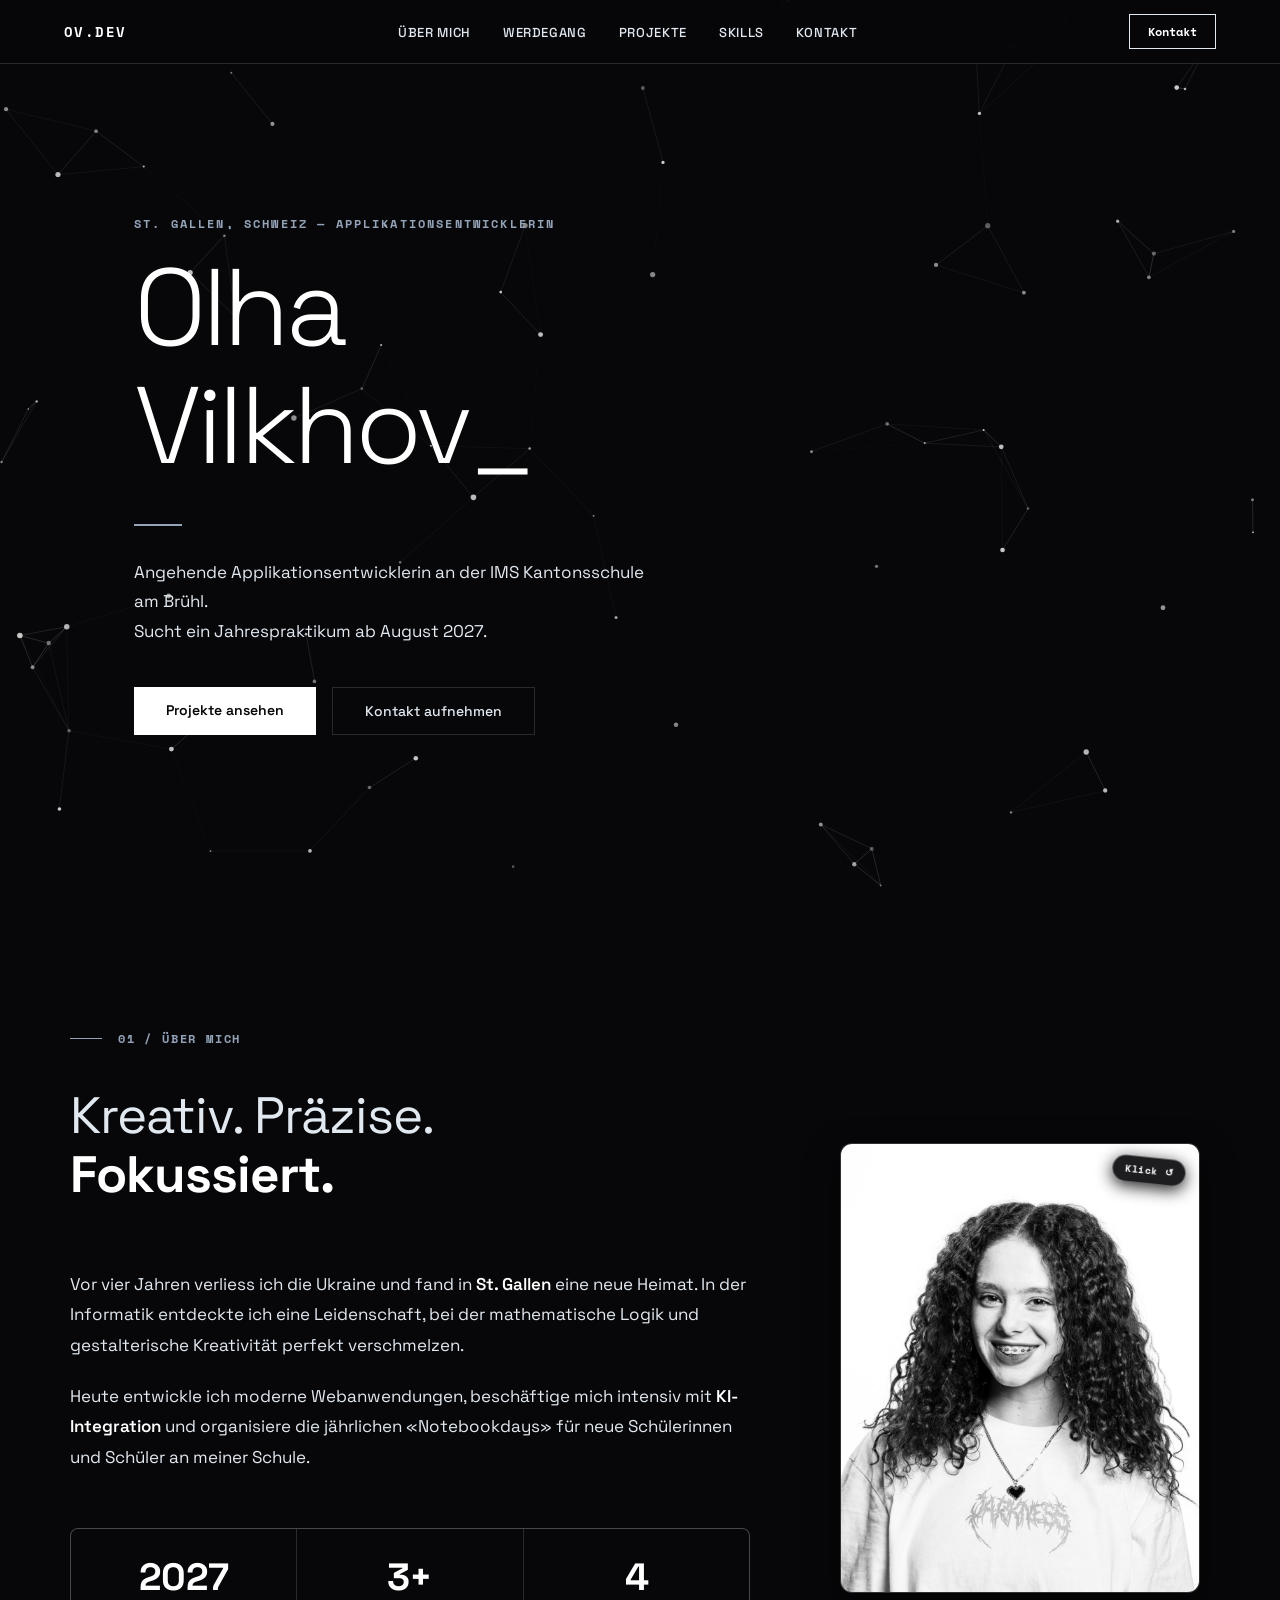
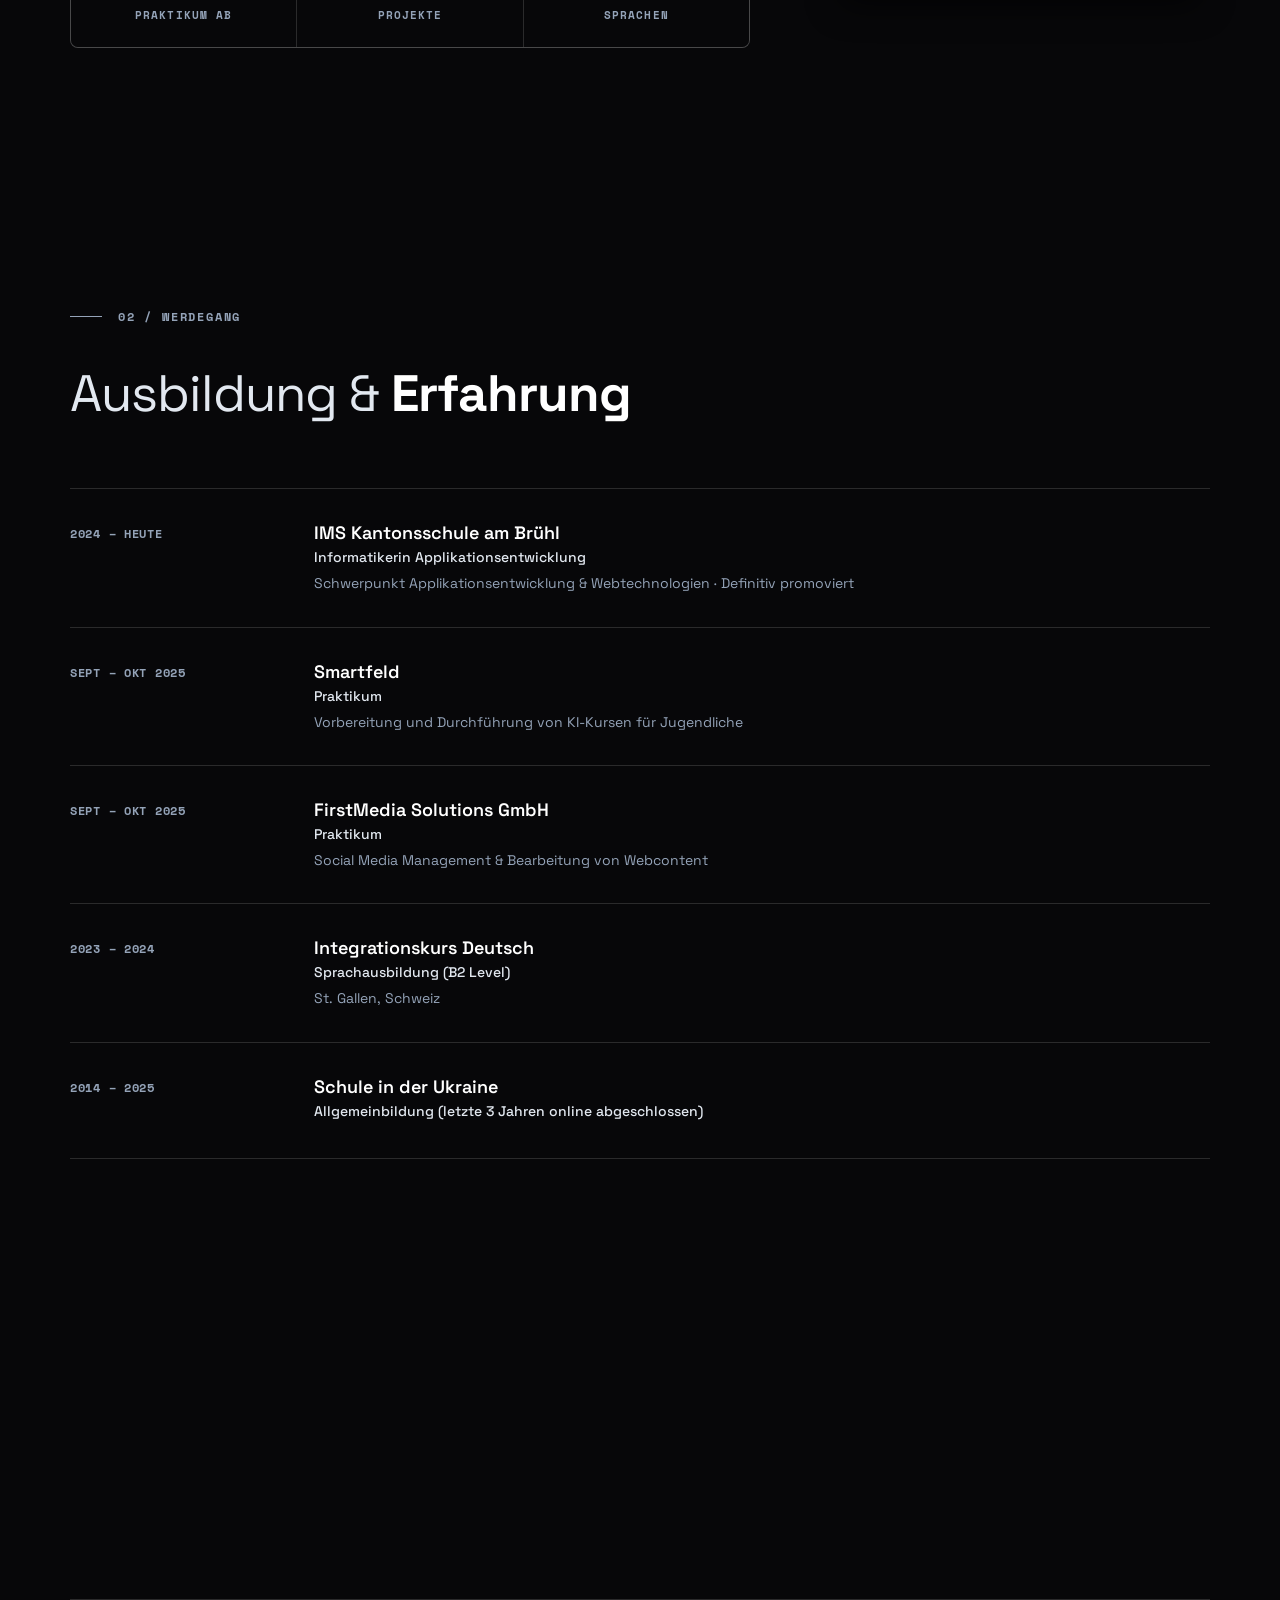
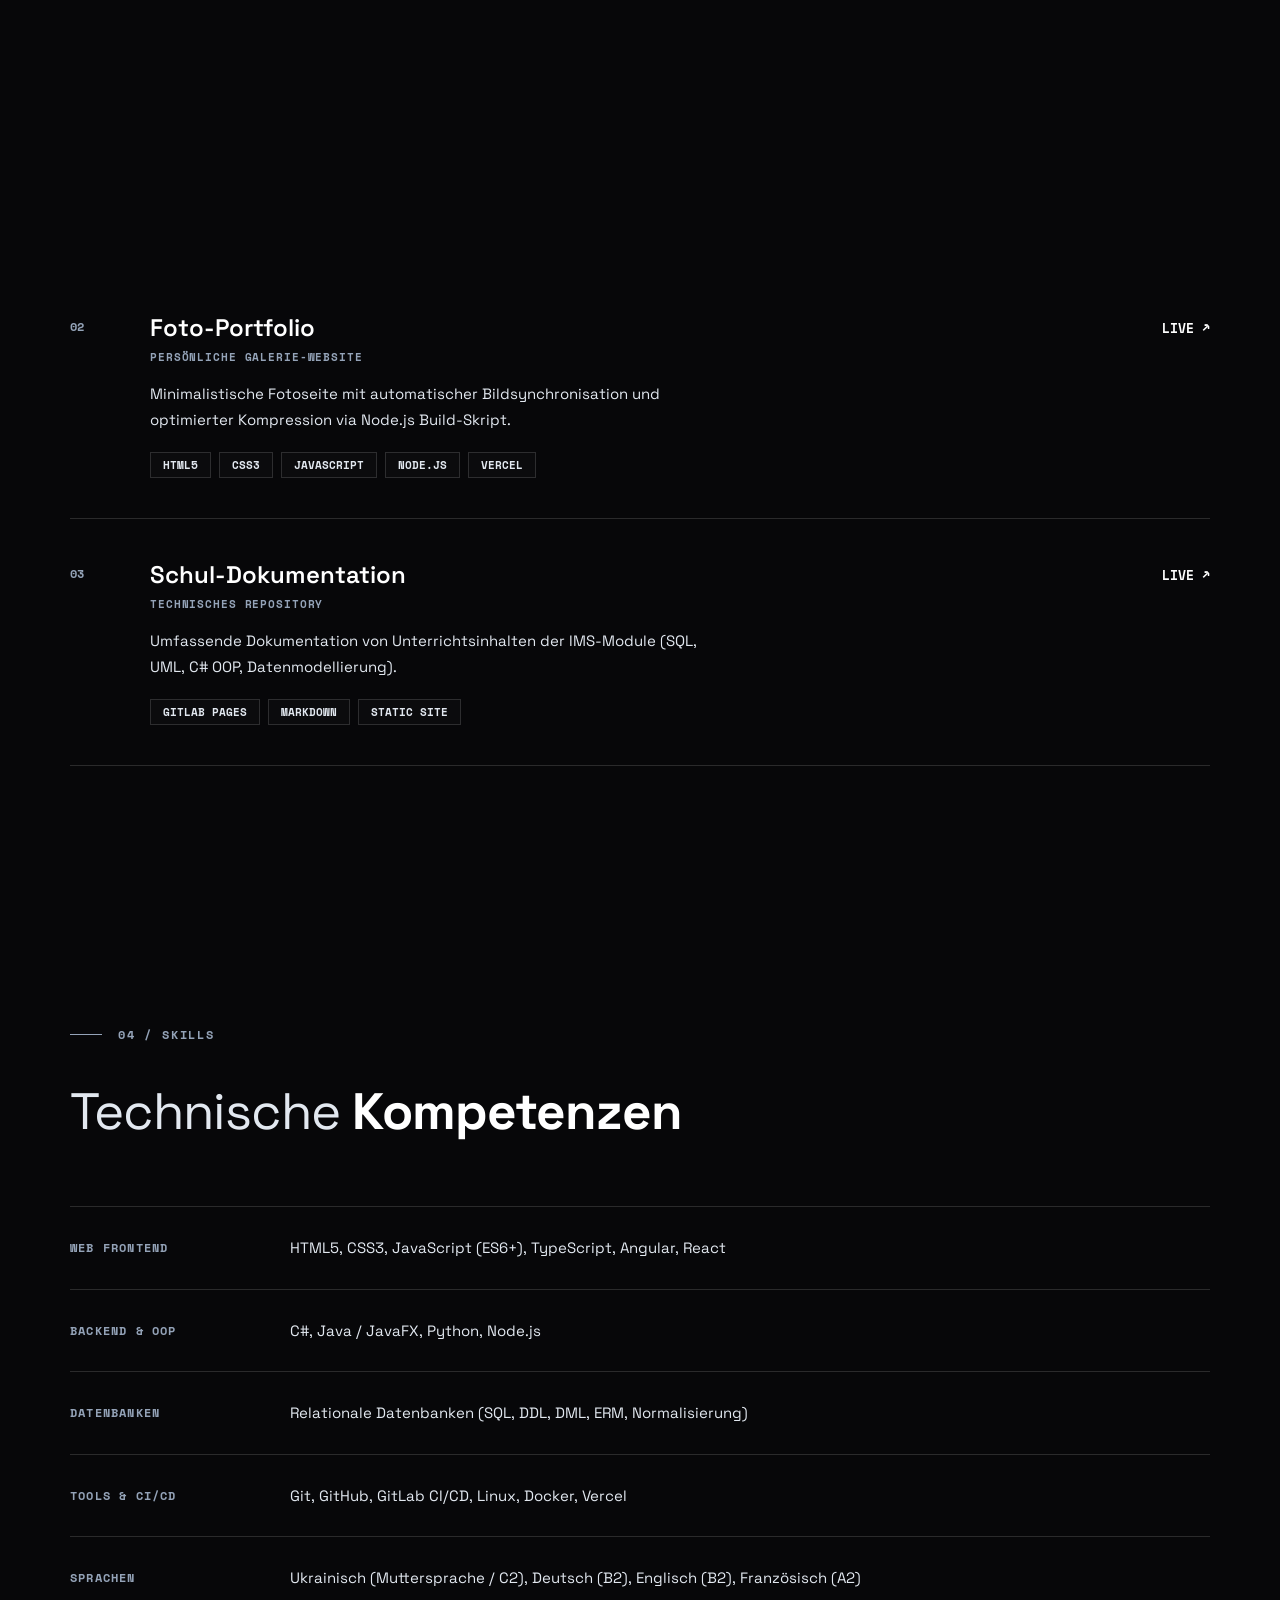
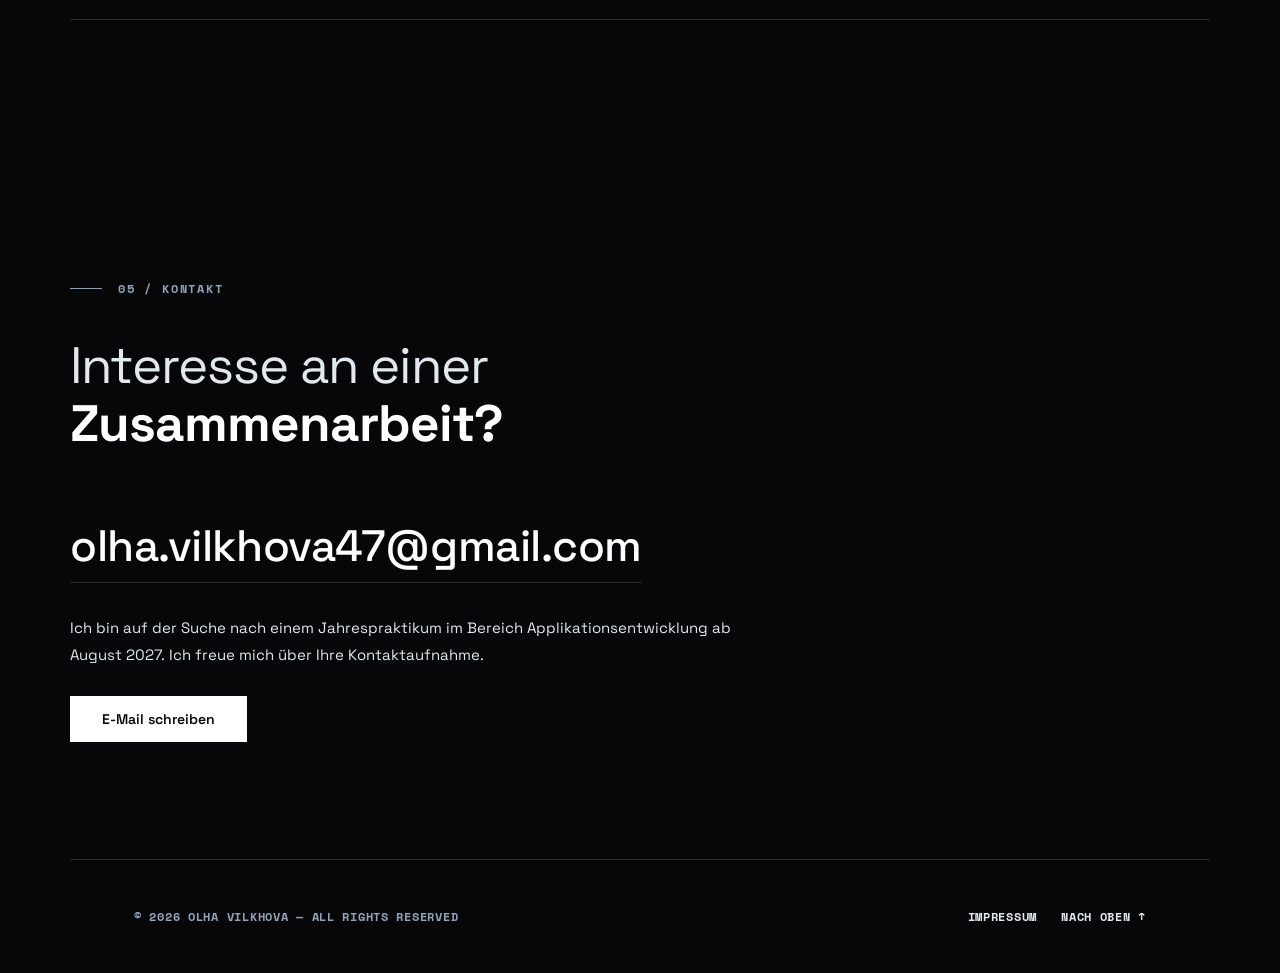
==== commit 7bec03bc: "трокш змін тіпа змінила текст і забрала що там прям оцінку було видно бо це троха крінж хз" ====
--- a/index.html
+++ b/index.html
@@ -1,5 +1,6 @@
 <!DOCTYPE html>
 <html lang="de">
+
 <head>
   <meta charset="UTF-8">
   <meta name="viewport" content="width=device-width, initial-scale=1.0">
@@ -7,318 +8,12 @@
   <link rel="shortcut icon" href="assets/favicon.svg">
   <link rel="preconnect" href="https://fonts.googleapis.com">
   <link rel="preconnect" href="https://fonts.gstatic.com" crossorigin>
-  <link href="https://fonts.googleapis.com/css2?family=Space+Grotesk:wght@300;400;500;600;700&family=Space+Mono:wght@400;700&display=swap" rel="stylesheet">
-  <style>
-    *, *::before, *::after { box-sizing: border-box; margin: 0; padding: 0; }
-
-    :root {
-      --bg: #070709;
-      --bg2: #0e0e12;
-      --surface: rgba(255,255,255,0.04);
-      --border: rgba(255, 255, 255, 0.14);
-      --text: #ffffff;
-      --text2: #e2e8f0;
-      --text3: #94a3b8;
-      --mono: 'Space Mono', monospace;
-      --sans: 'Space Grotesk', system-ui, -apple-system, sans-serif;
-    }
-
-    html {
-      scroll-behavior: smooth;
-      font-family: var(--sans);
-      background: var(--bg);
-      color: var(--text);
-      -webkit-font-smoothing: antialiased;
-      overflow-x: hidden;
-    }
-
-    /* Canvas Background */
-    #bg-canvas {
-      position: fixed;
-      top: 0; left: 0;
-      width: 100%; height: 100%;
-      pointer-events: none;
-      z-index: 0;
-      opacity: 1;
-    }
-
-    header, section, footer, nav { position: relative; z-index: 1; }
-
-    ::-webkit-scrollbar { width: 4px; }
-    ::-webkit-scrollbar-track { background: var(--bg); }
-    ::-webkit-scrollbar-thumb { background: var(--text3); }
-
-    /* Navigation */
-    nav {
-      position: fixed; top: 0; left: 0; right: 0; z-index: 100;
-      height: 64px;
-      display: flex; justify-content: space-between; align-items: center;
-      padding: 0 64px;
-      background: rgba(7, 7, 9, 0.9);
-      backdrop-filter: blur(16px);
-      -webkit-backdrop-filter: blur(16px);
-      border-bottom: 1px solid var(--border);
-    }
-    .nav-logo {
-      font-family: var(--mono); font-size: 14px; font-weight: 700;
-      color: var(--text); text-decoration: none; letter-spacing: 0.1em;
-    }
-    .nav-links { display: flex; gap: 32px; list-style: none; }
-    .nav-links a {
-      font-family: var(--sans); font-size: 13px; font-weight: 500;
-      color: var(--text2); text-decoration: none; letter-spacing: 0.05em;
-      text-transform: uppercase; transition: color 0.2s;
-    }
-    .nav-links a:hover { color: var(--text); }
-    .nav-cta {
-      font-size: 12px; font-family: var(--mono); font-weight: 700;
-      padding: 8px 18px; border: 1px solid var(--text2);
-      color: var(--text); text-decoration: none; transition: all 0.2s;
-    }
-    .nav-cta:hover { background: var(--text); color: var(--bg); }
-
-    .hamburger {
-      display: none; flex-direction: column; justify-content: center; gap: 5px;
-      width: 32px; height: 32px; cursor: pointer; background: none; border: none; z-index: 1001;
-    }
-    .hamburger span {
-      display: block; width: 22px; height: 2px; background: var(--text);
-      transition: transform 0.3s, opacity 0.3s;
-    }
-
-    /* Mobile Overlay Menu */
-    .mobile-menu {
-      display: none;
-      position: fixed; top: 64px; left: 0; right: 0; bottom: 0;
-      background: #070709;
-      flex-direction: column; justify-content: center; align-items: center; gap: 28px;
-      z-index: 999; padding: 40px;
-    }
-    .mobile-menu a {
-      font-family: var(--sans); font-size: 22px; font-weight: 600;
-      color: var(--text2); text-decoration: none; text-transform: uppercase;
-      letter-spacing: 0.08em; transition: color 0.2s;
-    }
-    .mobile-menu a:hover { color: var(--text); }
-
-    body.menu-open .mobile-menu { display: flex; }
-    body.menu-open .hamburger span:nth-child(1) { transform: translateY(7px) rotate(45deg); }
-    body.menu-open .hamburger span:nth-child(2) { opacity: 0; }
-    body.menu-open .hamburger span:nth-child(3) { transform: translateY(-7px) rotate(-45deg); }
-
-    /* Hero Section */
-    .hero {
-      min-height: 100vh; display: flex; flex-direction: column; justify-content: center;
-      padding: 140px 64px 90px; max-width: 1140px; margin: 0 auto;
-    }
-    .hero-eyebrow {
-      font-family: var(--mono); font-size: 12px; font-weight: 700;
-      color: var(--text3); letter-spacing: 0.18em; text-transform: uppercase; margin-bottom: 24px;
-    }
-    .hero-name {
-      font-size: clamp(52px, 8.5vw, 120px); font-weight: 300; line-height: 0.95;
-      letter-spacing: -0.04em; color: var(--text);
-    }
-    .hero-name strong { font-weight: 300; }
-    .scramble-olha, .scramble-vilkhova {
-      display: inline-block;
-      contain: layout style;
-      will-change: contents;
-    }
-    .hero-divider { width: 48px; height: 2px; background: var(--text3); margin: 32px 0; }
-    .hero-role {
-      font-size: 17px; font-weight: 400; color: var(--text2);
-      max-width: 520px; line-height: 1.75;
-    }
-    .hero-btns { display: flex; gap: 16px; margin-top: 40px; flex-wrap: wrap; }
-    .btn-fill {
-      padding: 14px 32px; background: var(--text); color: var(--bg);
-      font-size: 14px; font-weight: 600; text-decoration: none; transition: opacity 0.2s;
-    }
-    .btn-fill:hover { opacity: 0.85; }
-    .btn-ghost {
-      padding: 14px 32px; border: 1px solid var(--border); color: var(--text2);
-      font-size: 14px; font-weight: 500; text-decoration: none; transition: all 0.2s;
-    }
-    .btn-ghost:hover { border-color: var(--text); color: var(--text); }
-
-    /* Common Sections */
-    section { position: relative; }
-    .container { max-width: 1140px; margin: 0 auto; padding: 0 64px; }
-    .section-pad { padding: 130px 0; }
-
-    .label {
-      font-family: var(--mono); font-size: 12px; font-weight: 700;
-      color: var(--text3); letter-spacing: 0.15em; text-transform: uppercase;
-      margin-bottom: 40px; display: flex; align-items: center; gap: 16px;
-    }
-    .label::before { content: ''; width: 32px; height: 1px; background: var(--text3); }
-
-    .section-heading {
-      font-size: clamp(32px, 4vw, 54px); font-weight: 400;
-      letter-spacing: -0.02em; line-height: 1.15; margin-bottom: 64px; color: var(--text2);
-    }
-    .section-heading em { font-style: normal; font-weight: 700; color: var(--text); }
-
-    /* About Section */
-    .about-grid { display: grid; grid-template-columns: 1fr 380px; gap: 80px; align-items: center; }
-    .about-text { font-size: 17px; font-weight: 400; color: var(--text2); line-height: 1.8; }
-    .about-text p + p { margin-top: 20px; }
-    .about-text strong { color: var(--text); font-weight: 600; }
-    
-    .about-img-wrap {
-      position: relative; width: 100%; max-width: 360px; margin: 0 auto;
-      perspective: 1000px; cursor: pointer; user-select: none;
-    }
-    .flip-card {
-      position: relative; width: 100%; padding-bottom: 125%; border-radius: 12px;
-    }
-    .flip-card-inner {
-      position: absolute; inset: 0; width: 100%; height: 100%;
-      transform-style: preserve-3d; transition: transform 0.7s cubic-bezier(0.4, 0, 0.2, 1);
-    }
-    .about-img-wrap.flipped .flip-card-inner {
-      transform: rotateY(180deg);
-    }
-    .flip-card-face {
-      position: absolute; inset: 0; width: 100%; height: 100%;
-      backface-visibility: hidden; -webkit-backface-visibility: hidden;
-      border-radius: 12px; border: 1px solid var(--border); overflow: hidden;
-      background: var(--bg2); box-shadow: 0 12px 32px rgba(0, 0, 0, 0.6);
-    }
-    .flip-card-face img {
-      width: 100%; height: 100%; object-fit: cover; display: block;
-      transition: transform 0.4s;
-    }
-    .flip-card-front { transform: rotateY(0deg); }
-    .flip-card-back { transform: rotateY(180deg); }
-    .about-img-wrap:hover .flip-card-face img { transform: scale(1.03); }
-    
-    .flip-hint {
-      position: absolute; top: 14px; right: 14px;
-      font-family: var(--mono); font-size: 10px; font-weight: 700;
-      color: #ffffff; background: rgba(10, 10, 14, 0.92);
-      backdrop-filter: blur(12px); -webkit-backdrop-filter: blur(12px);
-      padding: 5px 12px; border-radius: 14px; border: 1px solid rgba(255, 255, 255, 0.3);
-      display: flex; gap: 6px; align-items: center; z-index: 10;
-      white-space: nowrap; box-shadow: 0 4px 16px rgba(0, 0, 0, 0.85);
-      pointer-events: none; letter-spacing: 0.06em;
-      transform: rotate(6deg);
-      transition: all 0.25s ease;
-    }
-    .about-img-wrap:hover .flip-hint {
-      border-color: #ffffff; background: #070709;
-      transform: rotate(6deg) scale(1.08);
-    }
-
-    .stats {
-      display: grid; grid-template-columns: repeat(3, 1fr); gap: 1px;
-      background: var(--border); margin-top: 56px; border: 1px solid var(--border);
-      border-radius: 8px; overflow: hidden;
-    }
-    .stat { background: var(--bg); padding: 24px 16px; text-align: center; }
-    .stat-num { font-size: 38px; font-weight: 700; color: var(--text); letter-spacing: -0.02em; }
-    .stat-lbl { font-family: var(--mono); font-size: 11px; font-weight: 700; color: var(--text3); letter-spacing: 0.1em; text-transform: uppercase; margin-top: 6px; }
-
-    /* Timeline Section */
-    .tl { border-top: 1px solid var(--border); }
-    .tl-row {
-      display: grid; grid-template-columns: 220px 1fr; gap: 24px;
-      border-bottom: 1px solid var(--border); padding: 32px 0; align-items: start;
-      transition: background 0.2s;
-    }
-    .tl-row:hover { background: var(--surface); }
-    .tl-date { font-family: var(--mono); font-size: 12px; font-weight: 700; color: var(--text3); letter-spacing: 0.06em; padding-top: 4px; }
-    .tl-name { font-size: 18px; font-weight: 600; color: var(--text); margin-bottom: 4px; }
-    .tl-role { font-size: 14px; color: var(--text2); font-weight: 500; margin-bottom: 6px; }
-    .tl-desc { font-size: 14px; color: var(--text3); font-weight: 400; line-height: 1.6; }
-
-    /* Projects Section */
-    .proj-list { border-top: 1px solid var(--border); }
-    .proj-row {
-      display: grid; grid-template-columns: 48px 1fr auto;
-      gap: 32px; align-items: start;
-      border-bottom: 1px solid var(--border);
-      padding: 40px 0;
-      transition: background 0.2s;
-    }
-    .proj-row:hover { background: var(--surface); }
-    .proj-num { font-family: var(--mono); font-size: 12px; font-weight: 700; color: var(--text3); padding-top: 6px; }
-    .proj-name { font-size: 24px; font-weight: 600; color: var(--text); margin-bottom: 6px; }
-    .proj-sub { font-family: var(--mono); font-size: 11px; font-weight: 700; color: var(--text3); letter-spacing: 0.08em; margin-bottom: 16px; }
-    .proj-desc { font-size: 15px; color: var(--text2); line-height: 1.7; font-weight: 400; max-width: 580px; margin-bottom: 20px; }
-    .proj-tags { display: flex; flex-wrap: wrap; gap: 8px; }
-    .tag { font-family: var(--mono); font-size: 11px; font-weight: 700; padding: 4px 12px; border: 1px solid var(--border); color: var(--text2); background: rgba(255,255,255,0.02); }
-    .proj-link { font-family: var(--mono); font-size: 13px; font-weight: 700; color: var(--text); text-decoration: none; white-space: nowrap; padding-top: 6px; transition: opacity 0.2s; }
-    .proj-link:hover { opacity: 0.7; }
-
-    /* Skills Section */
-    .skills-table { border-top: 1px solid var(--border); }
-    .skill-row { display: grid; grid-template-columns: 220px 1fr; border-bottom: 1px solid var(--border); padding: 28px 0; align-items: start; }
-    .skill-cat { font-family: var(--mono); font-size: 12px; font-weight: 700; color: var(--text3); letter-spacing: 0.1em; text-transform: uppercase; padding-top: 4px; }
-    .skill-vals { font-size: 15px; color: var(--text2); font-weight: 400; line-height: 1.7; }
-
-    /* Contact Section */
-    .contact-block { max-width: 700px; }
-    .contact-email {
-      font-size: clamp(22px, 4.5vw, 44px); font-weight: 500; color: var(--text);
-      text-decoration: none; letter-spacing: -0.01em; display: inline-block;
-      margin-bottom: 32px; transition: opacity 0.2s; border-bottom: 1px solid var(--border); padding-bottom: 8px;
-    }
-    .contact-email:hover { opacity: 0.8; }
-    .contact-note { font-size: 15px; color: var(--text2); font-weight: 400; line-height: 1.75; margin-bottom: 40px; }
-
-    footer {
-      border-top: 1px solid var(--border); padding: 48px 64px;
-      display: flex; justify-content: space-between; align-items: center;
-      max-width: 1140px; margin: 0 auto;
-    }
-    .footer-text { font-family: var(--mono); font-size: 12px; font-weight: 700; color: var(--text3); letter-spacing: 0.06em; }
-    .footer-link { font-family: var(--mono); font-size: 12px; font-weight: 700; color: var(--text2); text-decoration: none; letter-spacing: 0.06em; transition: color 0.2s; }
-    .footer-link:hover { color: var(--text); }
-
-    .reveal { opacity: 0; transform: translateY(20px); transition: opacity 0.6s ease, transform 0.6s ease; }
-    .reveal.visible { opacity: 1; transform: none; }
-
-    /* Mobile Responsiveness */
-    @media (max-width: 900px) {
-      nav { padding: 0 36px; }
-      .nav-links, .nav-cta { display: none; }
-      .hamburger { display: flex; }
-
-      .hero { padding: 125px 36px 70px; min-height: auto; }
-      .hero-name { font-size: clamp(44px, 12vw, 72px); }
-      .hero-role { font-size: 15px; }
-
-      .container { padding: 0 36px; }
-      .section-pad { padding: 90px 0; }
-
-      .about-grid { grid-template-columns: 1fr; gap: 40px; }
-      .about-img-wrap { max-width: 290px; margin: 0 auto 40px; }
-
-      .stats { grid-template-columns: repeat(3, 1fr); margin-top: 40px; }
-      .stat { padding: 16px 8px; }
-      .stat-num { font-size: 28px; }
-      .stat-lbl { font-size: 9px; }
-
-      .tl-row { grid-template-columns: 1fr; gap: 8px; padding: 24px 0; }
-      .proj-row { grid-template-columns: 1fr; gap: 12px; padding: 32px 0; }
-      .proj-link { align-self: auto; margin-top: 8px; }
-      .skill-row { grid-template-columns: 1fr; gap: 8px; padding: 20px 0; }
-
-      footer { padding: 40px 36px; flex-direction: column; gap: 16px; text-align: center; }
-    }
-
-    @media (max-width: 550px) {
-      nav { padding: 0 32px; }
-      .hero { padding: 120px 32px 64px; }
-      .container { padding: 0 32px; }
-      footer { padding: 36px 32px; }
-      .btn-fill, .btn-ghost { width: 100%; text-align: center; }
-      .stats { grid-template-columns: 1fr; }
-    }
-  </style>
+  <link
+    href="https://fonts.googleapis.com/css2?family=Space+Grotesk:wght@300;400;500;600;700&family=Space+Mono:wght@400;700&display=swap"
+    rel="stylesheet">
+  <link rel="stylesheet" href="style.css">
 </head>
+
 <body>
   <canvas id="bg-canvas"></canvas>
 
@@ -373,13 +68,25 @@
         <div class="reveal">
           <h2 class="section-heading">Kreativ. Präzise.<br><em>Fokussiert.</em></h2>
           <div class="about-text">
-            <p>Vor vier Jahren verliess ich die Ukraine und fand in <strong>St. Gallen</strong> eine neue Heimat. In der Informatik entdeckte ich eine Leidenschaft, bei der mathematische Logik und gestalterische Kreativität perfekt verschmelzen.</p>
-            <p>Heute entwickle ich moderne Webanwendungen, beschäftige mich intensiv mit <strong>KI-Integration</strong> und organisiere die jährlichen «Notebookdays» für neue Schülerinnen und Schüler an meiner Schule.</p>
+            <p>Vor vier Jahren verliess ich die Ukraine und fand in <strong>St. Gallen</strong> eine neue Heimat. In der
+              Informatik entdeckte ich eine Leidenschaft, bei der mathematische Logik und gestalterische Kreativität
+              perfekt verschmelzen.</p>
+            <p>Heute entwickle ich moderne Webanwendungen, beschäftige mich intensiv mit <strong>KI-Integration</strong>
+              und organisiere die jährlichen «Notebookdays» für neue Schülerinnen und Schüler an meiner Schule.</p>
           </div>
           <div class="stats reveal">
-            <div class="stat"><div class="stat-num">4.6</div><div class="stat-lbl">Notenschnitt</div></div>
-            <div class="stat"><div class="stat-num">3+</div><div class="stat-lbl">Projekte</div></div>
-            <div class="stat"><div class="stat-num">4</div><div class="stat-lbl">Sprachen</div></div>
+            <div class="stat">
+              <div class="stat-num">2027</div>
+              <div class="stat-lbl">Praktikum ab</div>
+            </div>
+            <div class="stat">
+              <div class="stat-num">3+</div>
+              <div class="stat-lbl">Projekte</div>
+            </div>
+            <div class="stat">
+              <div class="stat-num">4</div>
+              <div class="stat-lbl">Sprachen</div>
+            </div>
           </div>
         </div>
         <div class="about-img-wrap reveal">
@@ -412,7 +119,7 @@
           <div>
             <div class="tl-name">IMS Kantonsschule am Brühl</div>
             <div class="tl-role">Informatikerin Applikationsentwicklung</div>
-            <div class="tl-desc">Notendurchschnitt 4.6 · Definitiv promoviert · 0 ungenügende Noten</div>
+            <div class="tl-desc">Schwerpunkt Applikationsentwicklung & Webtechnologien · Definitiv promoviert</div>
           </div>
         </div>
         <div class="tl-row reveal">
@@ -440,10 +147,10 @@
           </div>
         </div>
         <div class="tl-row reveal">
-          <div class="tl-date">2014 – 2022</div>
+          <div class="tl-date">2014 – 2025</div>
           <div>
             <div class="tl-name">Schule in der Ukraine</div>
-            <div class="tl-role">Allgemeinbildung</div>
+            <div class="tl-role">Allgemeinbildung (letzte 3 Jahren online abgeschlossen)</div>
           </div>
         </div>
       </div>
@@ -460,10 +167,12 @@
           <div class="proj-num">01</div>
           <div>
             <div class="proj-name">ChronoCoach</div>
-            <div class="proj-sub">KI-GESTÜTZTER LERNPLANER</div>
-            <div class="proj-desc">Webanwendung mit integriertem KI-Coach zur automatischen Generierung von strukturierten Lern- und Wochenplänen basierend auf persönlichen Energieleveln.</div>
+            <div class="proj-sub">KI-GESTÜTZTER LERNPLANER (Im Bearbeitung)</div>
+            <div class="proj-desc">Webanwendung mit integriertem KI-Coach zur automatischen Generierung von
+              strukturierten Lern- und Wochenplänen basierend auf persönlichen Energieleveln.</div>
             <div class="proj-tags">
-              <span class="tag">REACT</span><span class="tag">JAVASCRIPT</span><span class="tag">REST API</span><span class="tag">GEMINI AI</span><span class="tag">VERCEL</span>
+              <span class="tag">REACT</span><span class="tag">JAVASCRIPT</span><span class="tag">REST API</span><span
+                class="tag">GEMINI AI</span><span class="tag">VERCEL</span>
             </div>
           </div>
           <a href="https://chronocoach-nine.vercel.app/" target="_blank" rel="noopener" class="proj-link">LIVE ↗</a>
@@ -473,19 +182,23 @@
           <div>
             <div class="proj-name">Foto-Portfolio</div>
             <div class="proj-sub">PERSÖNLICHE GALERIE-WEBSITE</div>
-            <div class="proj-desc">Minimalistische Fotoseite mit automatischer Bildsynchronisation und optimierter Kompression via Node.js Build-Skript.</div>
+            <div class="proj-desc">Minimalistische Fotoseite mit automatischer Bildsynchronisation und optimierter
+              Kompression via Node.js Build-Skript.</div>
             <div class="proj-tags">
-              <span class="tag">HTML5</span><span class="tag">CSS3</span><span class="tag">JAVASCRIPT</span><span class="tag">NODE.JS</span><span class="tag">VERCEL</span>
-            </div>
-          </div>
-          <a href="https://my-photo-portfolio-olkus.vercel.app/" target="_blank" rel="noopener" class="proj-link">LIVE ↗</a>
+              <span class="tag">HTML5</span><span class="tag">CSS3</span><span class="tag">JAVASCRIPT</span><span
+                class="tag">NODE.JS</span><span class="tag">VERCEL</span>
+            </div>
+          </div>
+          <a href="https://my-photo-portfolio-olkus.vercel.app/" target="_blank" rel="noopener" class="proj-link">LIVE
+            ↗</a>
         </div>
         <div class="proj-row reveal">
           <div class="proj-num">03</div>
           <div>
             <div class="proj-name">Schul-Dokumentation</div>
             <div class="proj-sub">TECHNISCHES REPOSITORY</div>
-            <div class="proj-desc">Umfassende Dokumentation von Unterrichtsinhalten der IMS-Module (SQL, UML, C# OOP, Datenmodellierung).</div>
+            <div class="proj-desc">Umfassende Dokumentation von Unterrichtsinhalten der IMS-Module (SQL, UML, C# OOP,
+              Datenmodellierung).</div>
             <div class="proj-tags">
               <span class="tag">GITLAB PAGES</span><span class="tag">MARKDOWN</span><span class="tag">STATIC SITE</span>
             </div>
@@ -534,7 +247,8 @@
         <h2 class="section-heading reveal">Interesse an einer <em>Zusammenarbeit?</em></h2>
         <a href="mailto:olha.vilkhova47@gmail.com" class="contact-email reveal">olha.vilkhova47@gmail.com</a>
         <p class="contact-note reveal">
-          Ich bin auf der Suche nach einem Jahrespraktikum im Bereich Applikationsentwicklung ab August 2027. Ich freue mich über Ihre Kontaktaufnahme.
+          Ich bin auf der Suche nach einem Jahrespraktikum im Bereich Applikationsentwicklung ab August 2027. Ich freue
+          mich über Ihre Kontaktaufnahme.
         </p>
         <div class="reveal">
           <a href="mailto:olha.vilkhova47@gmail.com" class="btn-fill">E-Mail schreiben</a>
@@ -566,7 +280,7 @@
     // Mobile menu toggle
     const hamburger = document.getElementById('hamburger');
     const mobileMenu = document.getElementById('mobile-menu');
-    
+
     hamburger.addEventListener('click', () => {
       document.body.classList.toggle('menu-open');
     });
@@ -798,4 +512,5 @@
     animate();
   </script>
 </body>
-</html>
+
+</html>
--- a/style.css
+++ b/style.css
@@ -0,0 +1,845 @@
+*,
+*::before,
+*::after {
+  box-sizing: border-box;
+  margin: 0;
+  padding: 0;
+}
+
+:root {
+  --bg: #070709;
+  --bg2: #0e0e12;
+  --surface: rgba(255, 255, 255, 0.04);
+  --border: rgba(255, 255, 255, 0.14);
+  --text: #ffffff;
+  --text2: #e2e8f0;
+  --text3: #94a3b8;
+  --mono: 'Space Mono', monospace;
+  --sans: 'Space Grotesk', system-ui, -apple-system, sans-serif;
+}
+
+html {
+  scroll-behavior: smooth;
+  font-family: var(--sans);
+  background: var(--bg);
+  color: var(--text);
+  -webkit-font-smoothing: antialiased;
+  overflow-x: hidden;
+}
+
+/* Canvas Background */
+#bg-canvas {
+  position: fixed;
+  top: 0;
+  left: 0;
+  width: 100%;
+  height: 100%;
+  pointer-events: none;
+  z-index: 0;
+  opacity: 1;
+}
+
+header,
+section,
+footer,
+nav {
+  position: relative;
+  z-index: 1;
+}
+
+::-webkit-scrollbar {
+  width: 4px;
+}
+
+::-webkit-scrollbar-track {
+  background: var(--bg);
+}
+
+::-webkit-scrollbar-thumb {
+  background: var(--text3);
+}
+
+/* Navigation */
+nav {
+  position: fixed;
+  top: 0;
+  left: 0;
+  right: 0;
+  z-index: 100;
+  height: 64px;
+  display: flex;
+  justify-content: space-between;
+  align-items: center;
+  padding: 0 64px;
+  background: rgba(7, 7, 9, 0.9);
+  backdrop-filter: blur(16px);
+  -webkit-backdrop-filter: blur(16px);
+  border-bottom: 1px solid var(--border);
+}
+
+.nav-logo {
+  font-family: var(--mono);
+  font-size: 14px;
+  font-weight: 700;
+  color: var(--text);
+  text-decoration: none;
+  letter-spacing: 0.1em;
+}
+
+.nav-links {
+  display: flex;
+  gap: 32px;
+  list-style: none;
+}
+
+.nav-links a {
+  font-family: var(--sans);
+  font-size: 13px;
+  font-weight: 500;
+  color: var(--text2);
+  text-decoration: none;
+  letter-spacing: 0.05em;
+  text-transform: uppercase;
+  transition: color 0.2s;
+}
+
+.nav-links a:hover {
+  color: var(--text);
+}
+
+.nav-cta {
+  font-size: 12px;
+  font-family: var(--mono);
+  font-weight: 700;
+  padding: 8px 18px;
+  border: 1px solid var(--text2);
+  color: var(--text);
+  text-decoration: none;
+  transition: all 0.2s;
+}
+
+.nav-cta:hover {
+  background: var(--text);
+  color: var(--bg);
+}
+
+.hamburger {
+  display: none;
+  flex-direction: column;
+  justify-content: center;
+  gap: 5px;
+  width: 32px;
+  height: 32px;
+  cursor: pointer;
+  background: none;
+  border: none;
+  z-index: 1001;
+}
+
+.hamburger span {
+  display: block;
+  width: 22px;
+  height: 2px;
+  background: var(--text);
+  transition: transform 0.3s, opacity 0.3s;
+}
+
+/* Mobile Overlay Menu */
+.mobile-menu {
+  display: none;
+  position: fixed;
+  top: 64px;
+  left: 0;
+  right: 0;
+  bottom: 0;
+  background: #070709;
+  flex-direction: column;
+  justify-content: center;
+  align-items: center;
+  gap: 28px;
+  z-index: 999;
+  padding: 40px;
+}
+
+.mobile-menu a {
+  font-family: var(--sans);
+  font-size: 22px;
+  font-weight: 600;
+  color: var(--text2);
+  text-decoration: none;
+  text-transform: uppercase;
+  letter-spacing: 0.08em;
+  transition: color 0.2s;
+}
+
+.mobile-menu a:hover {
+  color: var(--text);
+}
+
+body.menu-open .mobile-menu {
+  display: flex;
+}
+
+body.menu-open .hamburger span:nth-child(1) {
+  transform: translateY(7px) rotate(45deg);
+}
+
+body.menu-open .hamburger span:nth-child(2) {
+  opacity: 0;
+}
+
+body.menu-open .hamburger span:nth-child(3) {
+  transform: translateY(-7px) rotate(-45deg);
+}
+
+/* Hero Section */
+.hero {
+  min-height: 100vh;
+  display: flex;
+  flex-direction: column;
+  justify-content: center;
+  padding: 140px 64px 90px;
+  max-width: 1140px;
+  margin: 0 auto;
+}
+
+.hero-eyebrow {
+  font-family: var(--mono);
+  font-size: 12px;
+  font-weight: 700;
+  color: var(--text3);
+  letter-spacing: 0.18em;
+  text-transform: uppercase;
+  margin-bottom: 24px;
+}
+
+.hero-name {
+  font-size: clamp(52px, 8.5vw, 120px);
+  font-weight: 300;
+  line-height: 0.95;
+  letter-spacing: -0.04em;
+  color: var(--text);
+}
+
+.hero-name strong {
+  font-weight: 300;
+}
+
+.scramble-olha,
+.scramble-vilkhova {
+  display: inline-block;
+  contain: layout style;
+  will-change: contents;
+}
+
+.hero-divider {
+  width: 48px;
+  height: 2px;
+  background: var(--text3);
+  margin: 32px 0;
+}
+
+.hero-role {
+  font-size: 17px;
+  font-weight: 400;
+  color: var(--text2);
+  max-width: 520px;
+  line-height: 1.75;
+}
+
+.hero-btns {
+  display: flex;
+  gap: 16px;
+  margin-top: 40px;
+  flex-wrap: wrap;
+}
+
+.btn-fill {
+  padding: 14px 32px;
+  background: var(--text);
+  color: var(--bg);
+  font-size: 14px;
+  font-weight: 600;
+  text-decoration: none;
+  transition: opacity 0.2s;
+}
+
+.btn-fill:hover {
+  opacity: 0.85;
+}
+
+.btn-ghost {
+  padding: 14px 32px;
+  border: 1px solid var(--border);
+  color: var(--text2);
+  font-size: 14px;
+  font-weight: 500;
+  text-decoration: none;
+  transition: all 0.2s;
+}
+
+.btn-ghost:hover {
+  border-color: var(--text);
+  color: var(--text);
+}
+
+/* Common Sections */
+section {
+  position: relative;
+}
+
+.container {
+  max-width: 1140px;
+  margin: 0 auto;
+  padding: 0 64px;
+}
+
+.section-pad {
+  padding: 130px 0;
+}
+
+.label {
+  font-family: var(--mono);
+  font-size: 12px;
+  font-weight: 700;
+  color: var(--text3);
+  letter-spacing: 0.15em;
+  text-transform: uppercase;
+  margin-bottom: 40px;
+  display: flex;
+  align-items: center;
+  gap: 16px;
+}
+
+.label::before {
+  content: '';
+  width: 32px;
+  height: 1px;
+  background: var(--text3);
+}
+
+.section-heading {
+  font-size: clamp(32px, 4vw, 54px);
+  font-weight: 400;
+  letter-spacing: -0.02em;
+  line-height: 1.15;
+  margin-bottom: 64px;
+  color: var(--text2);
+}
+
+.section-heading em {
+  font-style: normal;
+  font-weight: 700;
+  color: var(--text);
+}
+
+/* About Section */
+.about-grid {
+  display: grid;
+  grid-template-columns: 1fr 380px;
+  gap: 80px;
+  align-items: center;
+}
+
+.about-text {
+  font-size: 17px;
+  font-weight: 400;
+  color: var(--text2);
+  line-height: 1.8;
+}
+
+.about-text p+p {
+  margin-top: 20px;
+}
+
+.about-text strong {
+  color: var(--text);
+  font-weight: 600;
+}
+
+.about-img-wrap {
+  position: relative;
+  width: 100%;
+  max-width: 360px;
+  margin: 0 auto;
+  perspective: 1000px;
+  cursor: pointer;
+  user-select: none;
+}
+
+.flip-card {
+  position: relative;
+  width: 100%;
+  padding-bottom: 125%;
+  border-radius: 12px;
+}
+
+.flip-card-inner {
+  position: absolute;
+  inset: 0;
+  width: 100%;
+  height: 100%;
+  transform-style: preserve-3d;
+  transition: transform 0.7s cubic-bezier(0.4, 0, 0.2, 1);
+}
+
+.about-img-wrap.flipped .flip-card-inner {
+  transform: rotateY(180deg);
+}
+
+.flip-card-face {
+  position: absolute;
+  inset: 0;
+  width: 100%;
+  height: 100%;
+  backface-visibility: hidden;
+  -webkit-backface-visibility: hidden;
+  border-radius: 12px;
+  border: 1px solid var(--border);
+  overflow: hidden;
+  background: var(--bg2);
+  box-shadow: 0 12px 32px rgba(0, 0, 0, 0.6);
+}
+
+.flip-card-face img {
+  width: 100%;
+  height: 100%;
+  object-fit: cover;
+  display: block;
+  transition: transform 0.4s;
+}
+
+.flip-card-front {
+  transform: rotateY(0deg);
+}
+
+.flip-card-back {
+  transform: rotateY(180deg);
+}
+
+.about-img-wrap:hover .flip-card-face img {
+  transform: scale(1.03);
+}
+
+.flip-hint {
+  position: absolute;
+  top: 14px;
+  right: 14px;
+  font-family: var(--mono);
+  font-size: 10px;
+  font-weight: 700;
+  color: #ffffff;
+  background: rgba(10, 10, 14, 0.92);
+  backdrop-filter: blur(12px);
+  -webkit-backdrop-filter: blur(12px);
+  padding: 5px 12px;
+  border-radius: 14px;
+  border: 1px solid rgba(255, 255, 255, 0.3);
+  display: flex;
+  gap: 6px;
+  align-items: center;
+  z-index: 10;
+  white-space: nowrap;
+  box-shadow: 0 4px 16px rgba(0, 0, 0, 0.85);
+  pointer-events: none;
+  letter-spacing: 0.06em;
+  transform: rotate(6deg);
+  transition: all 0.25s ease;
+}
+
+.about-img-wrap:hover .flip-hint {
+  border-color: #ffffff;
+  background: #070709;
+  transform: rotate(6deg) scale(1.08);
+}
+
+.stats {
+  display: grid;
+  grid-template-columns: repeat(3, 1fr);
+  gap: 1px;
+  background: var(--border);
+  margin-top: 56px;
+  border: 1px solid var(--border);
+  border-radius: 8px;
+  overflow: hidden;
+}
+
+.stat {
+  background: var(--bg);
+  padding: 24px 16px;
+  text-align: center;
+}
+
+.stat-num {
+  font-size: 38px;
+  font-weight: 700;
+  color: var(--text);
+  letter-spacing: -0.02em;
+}
+
+.stat-lbl {
+  font-family: var(--mono);
+  font-size: 11px;
+  font-weight: 700;
+  color: var(--text3);
+  letter-spacing: 0.1em;
+  text-transform: uppercase;
+  margin-top: 6px;
+}
+
+/* Timeline Section */
+.tl {
+  border-top: 1px solid var(--border);
+}
+
+.tl-row {
+  display: grid;
+  grid-template-columns: 220px 1fr;
+  gap: 24px;
+  border-bottom: 1px solid var(--border);
+  padding: 32px 0;
+  align-items: start;
+  transition: background 0.2s;
+}
+
+.tl-row:hover {
+  background: var(--surface);
+}
+
+.tl-date {
+  font-family: var(--mono);
+  font-size: 12px;
+  font-weight: 700;
+  color: var(--text3);
+  letter-spacing: 0.06em;
+  padding-top: 4px;
+}
+
+.tl-name {
+  font-size: 18px;
+  font-weight: 600;
+  color: var(--text);
+  margin-bottom: 4px;
+}
+
+.tl-role {
+  font-size: 14px;
+  color: var(--text2);
+  font-weight: 500;
+  margin-bottom: 6px;
+}
+
+.tl-desc {
+  font-size: 14px;
+  color: var(--text3);
+  font-weight: 400;
+  line-height: 1.6;
+}
+
+/* Projects Section */
+.proj-list {
+  border-top: 1px solid var(--border);
+}
+
+.proj-row {
+  display: grid;
+  grid-template-columns: 48px 1fr auto;
+  gap: 32px;
+  align-items: start;
+  border-bottom: 1px solid var(--border);
+  padding: 40px 0;
+  transition: background 0.2s;
+}
+
+.proj-row:hover {
+  background: var(--surface);
+}
+
+.proj-num {
+  font-family: var(--mono);
+  font-size: 12px;
+  font-weight: 700;
+  color: var(--text3);
+  padding-top: 6px;
+}
+
+.proj-name {
+  font-size: 24px;
+  font-weight: 600;
+  color: var(--text);
+  margin-bottom: 6px;
+}
+
+.proj-sub {
+  font-family: var(--mono);
+  font-size: 11px;
+  font-weight: 700;
+  color: var(--text3);
+  letter-spacing: 0.08em;
+  margin-bottom: 16px;
+}
+
+.proj-desc {
+  font-size: 15px;
+  color: var(--text2);
+  line-height: 1.7;
+  font-weight: 400;
+  max-width: 580px;
+  margin-bottom: 20px;
+}
+
+.proj-tags {
+  display: flex;
+  flex-wrap: wrap;
+  gap: 8px;
+}
+
+.tag {
+  font-family: var(--mono);
+  font-size: 11px;
+  font-weight: 700;
+  padding: 4px 12px;
+  border: 1px solid var(--border);
+  color: var(--text2);
+  background: rgba(255, 255, 255, 0.02);
+}
+
+.proj-link {
+  font-family: var(--mono);
+  font-size: 13px;
+  font-weight: 700;
+  color: var(--text);
+  text-decoration: none;
+  white-space: nowrap;
+  padding-top: 6px;
+  transition: opacity 0.2s;
+}
+
+.proj-link:hover {
+  opacity: 0.7;
+}
+
+/* Skills Section */
+.skills-table {
+  border-top: 1px solid var(--border);
+}
+
+.skill-row {
+  display: grid;
+  grid-template-columns: 220px 1fr;
+  border-bottom: 1px solid var(--border);
+  padding: 28px 0;
+  align-items: start;
+}
+
+.skill-cat {
+  font-family: var(--mono);
+  font-size: 12px;
+  font-weight: 700;
+  color: var(--text3);
+  letter-spacing: 0.1em;
+  text-transform: uppercase;
+  padding-top: 4px;
+}
+
+.skill-vals {
+  font-size: 15px;
+  color: var(--text2);
+  font-weight: 400;
+  line-height: 1.7;
+}
+
+/* Contact Section */
+.contact-block {
+  max-width: 700px;
+}
+
+.contact-email {
+  font-size: clamp(22px, 4.5vw, 44px);
+  font-weight: 500;
+  color: var(--text);
+  text-decoration: none;
+  letter-spacing: -0.01em;
+  display: inline-block;
+  margin-bottom: 32px;
+  transition: opacity 0.2s;
+  border-bottom: 1px solid var(--border);
+  padding-bottom: 8px;
+}
+
+.contact-email:hover {
+  opacity: 0.8;
+}
+
+.contact-note {
+  font-size: 15px;
+  color: var(--text2);
+  font-weight: 400;
+  line-height: 1.75;
+  margin-bottom: 40px;
+}
+
+footer {
+  border-top: 1px solid var(--border);
+  padding: 48px 64px;
+  display: flex;
+  justify-content: space-between;
+  align-items: center;
+  max-width: 1140px;
+  margin: 0 auto;
+}
+
+.footer-text {
+  font-family: var(--mono);
+  font-size: 12px;
+  font-weight: 700;
+  color: var(--text3);
+  letter-spacing: 0.06em;
+}
+
+.footer-link {
+  font-family: var(--mono);
+  font-size: 12px;
+  font-weight: 700;
+  color: var(--text2);
+  text-decoration: none;
+  letter-spacing: 0.06em;
+  transition: color 0.2s;
+}
+
+.footer-link:hover {
+  color: var(--text);
+}
+
+.reveal {
+  opacity: 0;
+  transform: translateY(20px);
+  transition: opacity 0.6s ease, transform 0.6s ease;
+}
+
+.reveal.visible {
+  opacity: 1;
+  transform: none;
+}
+
+/* Mobile Responsiveness */
+@media (max-width: 900px) {
+  nav {
+    padding: 0 36px;
+  }
+
+  .nav-links,
+  .nav-cta {
+    display: none;
+  }
+
+  .hamburger {
+    display: flex;
+  }
+
+  .hero {
+    padding: 125px 36px 70px;
+    min-height: auto;
+  }
+
+  .hero-name {
+    font-size: clamp(44px, 12vw, 72px);
+  }
+
+  .hero-role {
+    font-size: 15px;
+  }
+
+  .container {
+    padding: 0 36px;
+  }
+
+  .section-pad {
+    padding: 90px 0;
+  }
+
+  .about-grid {
+    grid-template-columns: 1fr;
+    gap: 40px;
+  }
+
+  .about-img-wrap {
+    max-width: 290px;
+    margin: 0 auto 40px;
+  }
+
+  .stats {
+    grid-template-columns: repeat(3, 1fr);
+    margin-top: 40px;
+  }
+
+  .stat {
+    padding: 16px 8px;
+  }
+
+  .stat-num {
+    font-size: 28px;
+  }
+
+  .stat-lbl {
+    font-size: 9px;
+  }
+
+  .tl-row {
+    grid-template-columns: 1fr;
+    gap: 8px;
+    padding: 24px 0;
+  }
+
+  .proj-row {
+    grid-template-columns: 1fr;
+    gap: 12px;
+    padding: 32px 0;
+  }
+
+  .proj-link {
+    align-self: auto;
+    margin-top: 8px;
+  }
+
+  .skill-row {
+    grid-template-columns: 1fr;
+    gap: 8px;
+    padding: 20px 0;
+  }
+
+  footer {
+    padding: 40px 36px;
+    flex-direction: column;
+    gap: 16px;
+    text-align: center;
+  }
+}
+
+@media (max-width: 550px) {
+  nav {
+    padding: 0 32px;
+  }
+
+  .hero {
+    padding: 120px 32px 64px;
+  }
+
+  .container {
+    padding: 0 32px;
+  }
+
+  footer {
+    padding: 36px 32px;
+  }
+
+  .btn-fill,
+  .btn-ghost {
+    width: 100%;
+    text-align: center;
+  }
+
+  .stats {
+    grid-template-columns: 1fr;
+  }
+}
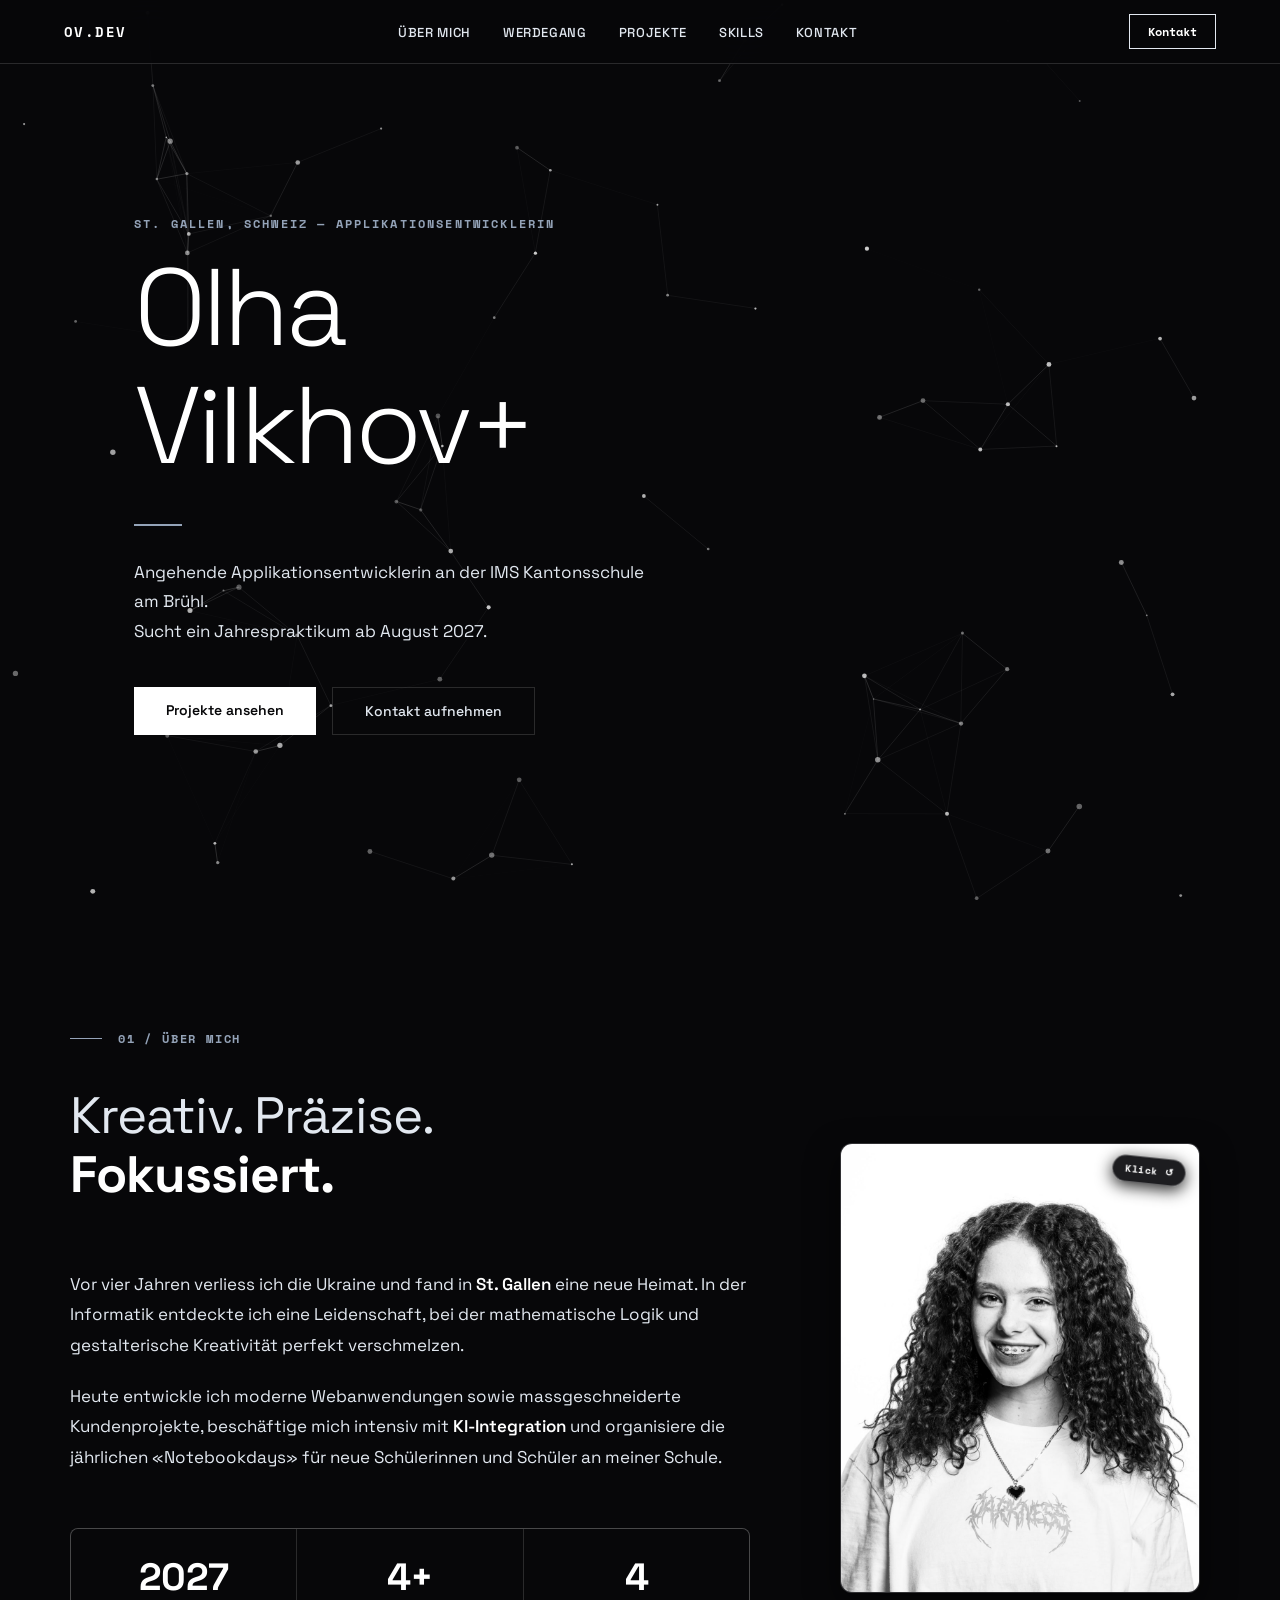
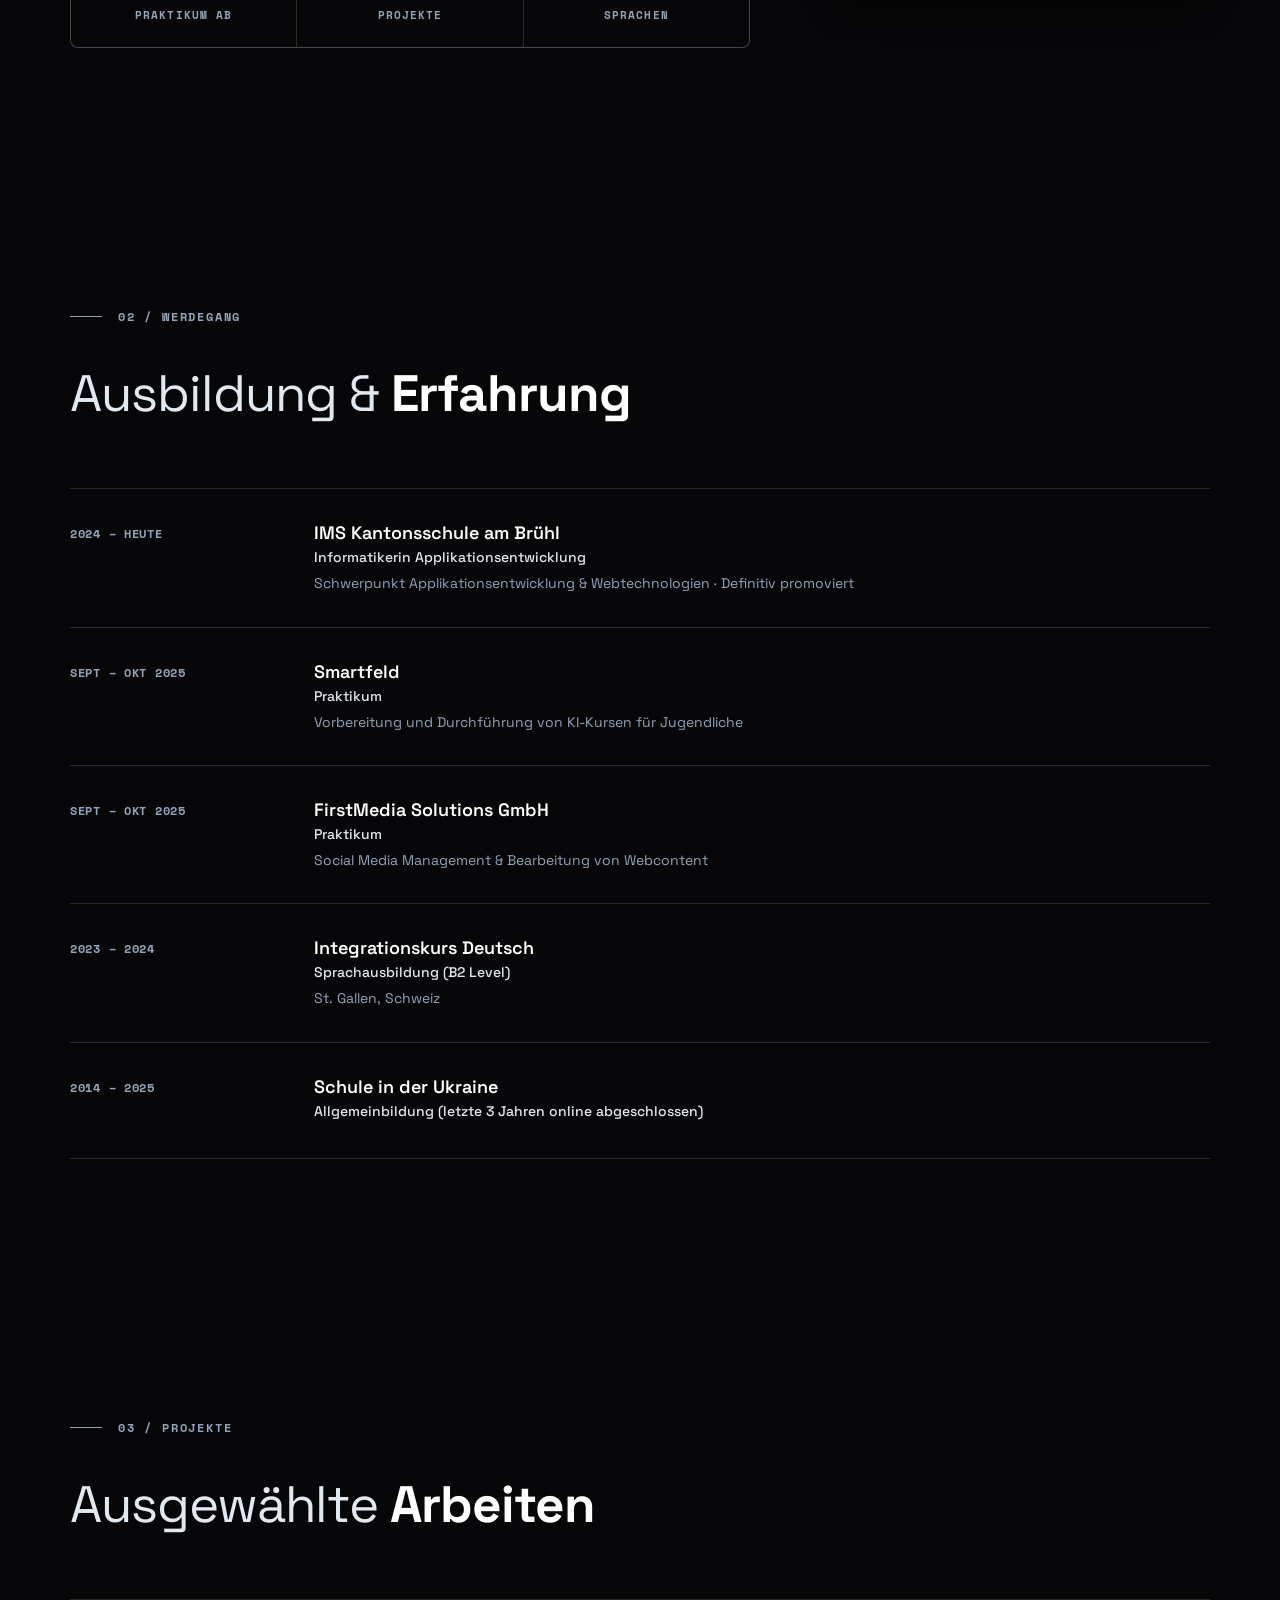
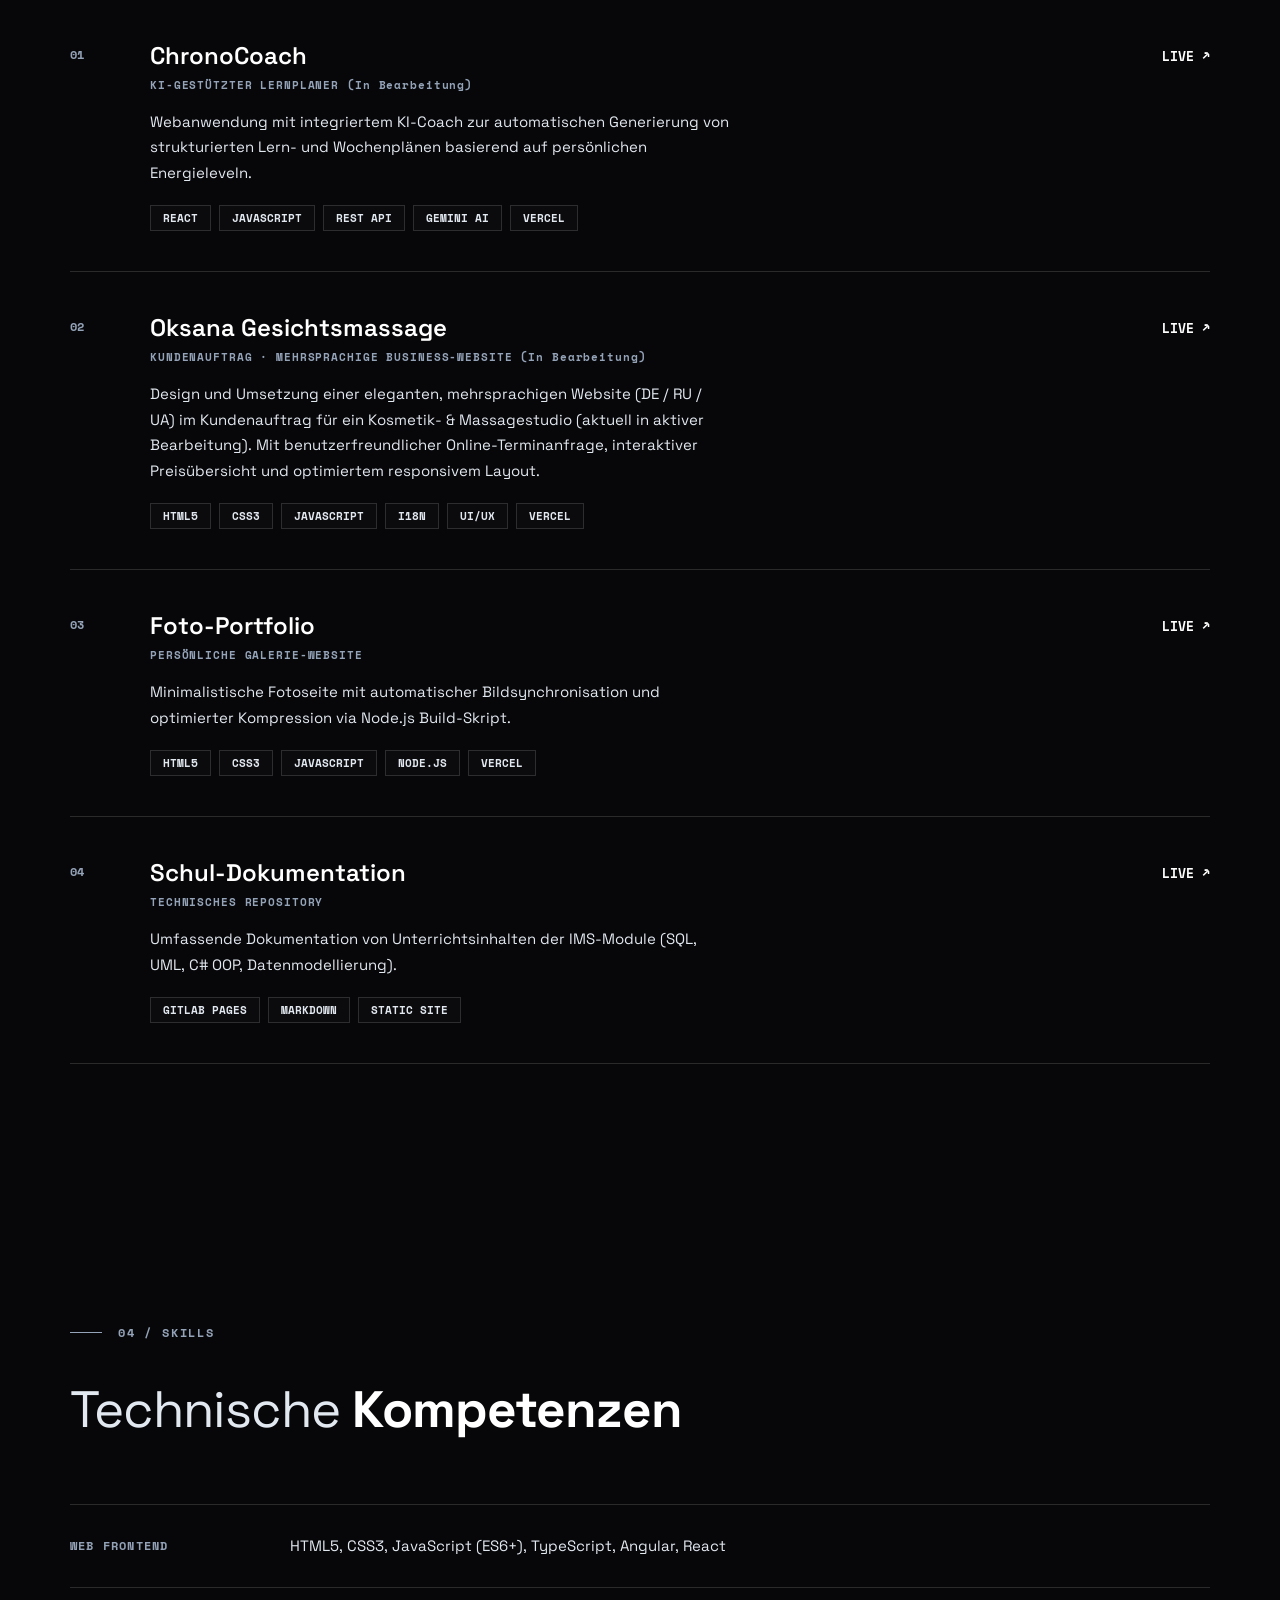
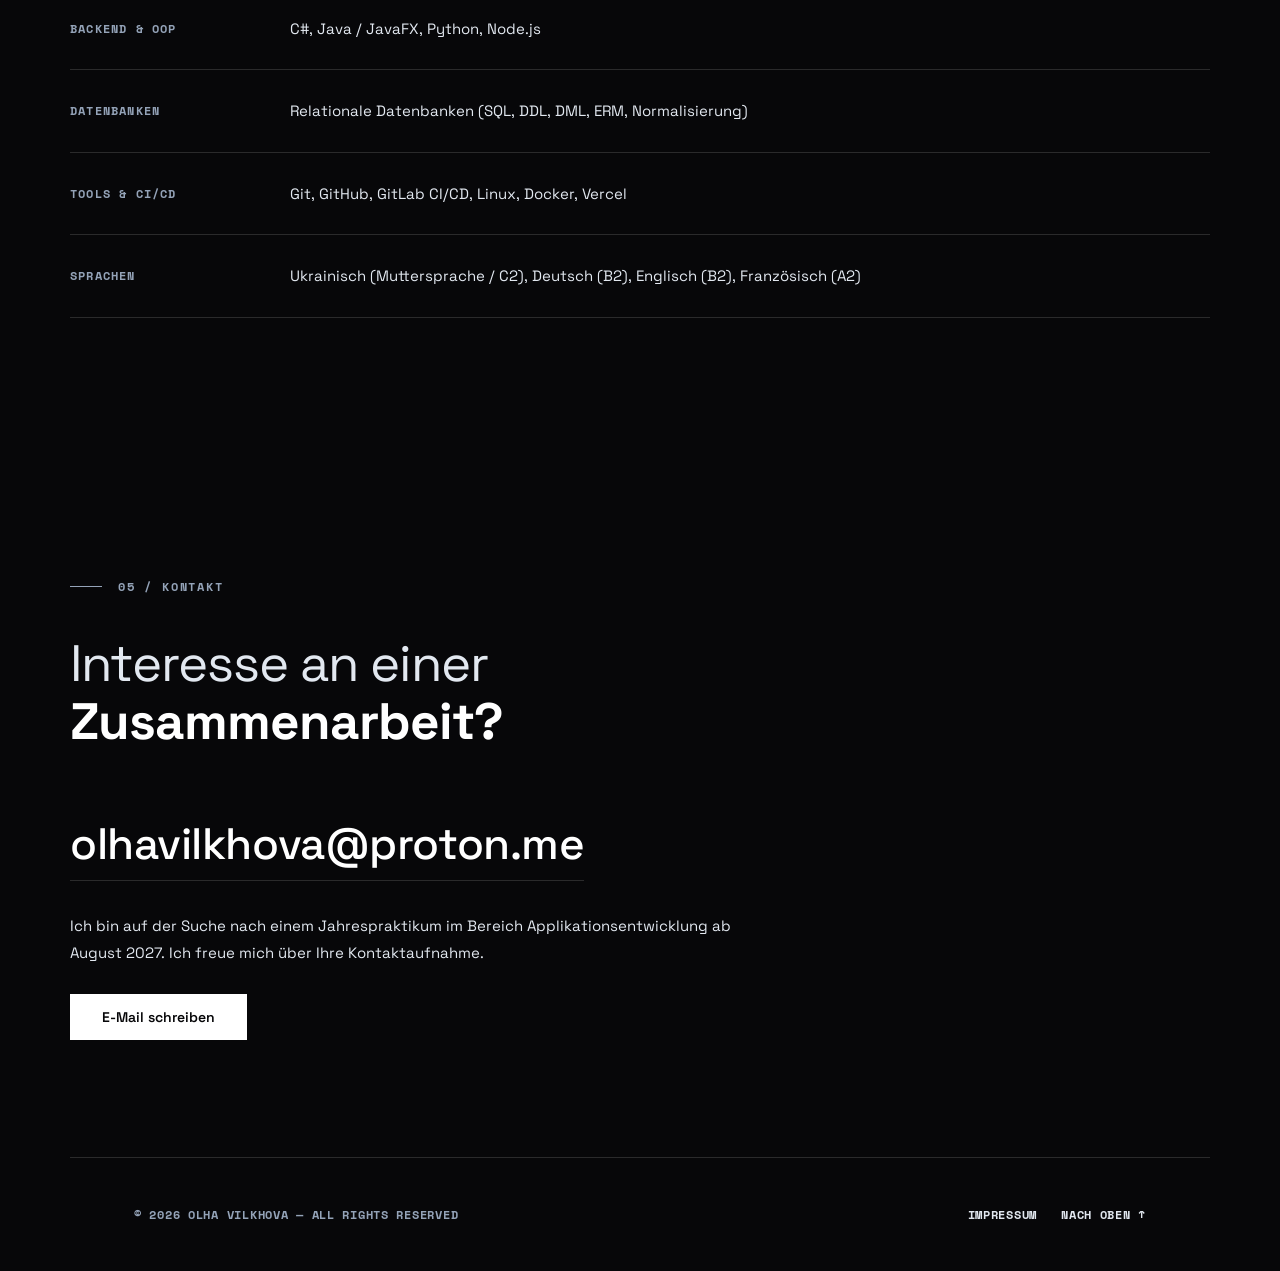
==== commit 49eb245f: "додала проєкт, плюс відокремила джаву" ====
--- a/index.html
+++ b/index.html
@@ -27,7 +27,7 @@
       <li><a href="#kenntnisse">Skills</a></li>
       <li><a href="#kontakt">Kontakt</a></li>
     </ul>
-    <a href="mailto:olha.vilkhova47@gmail.com" class="nav-cta">Kontakt</a>
+    <a href="mailto:olhavilkhova@proton.me" class="nav-cta">Kontakt</a>
     <button class="hamburger" id="hamburger" aria-label="Menü">
       <span></span><span></span><span></span>
     </button>
@@ -71,7 +71,7 @@
             <p>Vor vier Jahren verliess ich die Ukraine und fand in <strong>St. Gallen</strong> eine neue Heimat. In der
               Informatik entdeckte ich eine Leidenschaft, bei der mathematische Logik und gestalterische Kreativität
               perfekt verschmelzen.</p>
-            <p>Heute entwickle ich moderne Webanwendungen, beschäftige mich intensiv mit <strong>KI-Integration</strong>
+            <p>Heute entwickle ich moderne Webanwendungen sowie massgeschneiderte Kundenprojekte, beschäftige mich intensiv mit <strong>KI-Integration</strong>
               und organisiere die jährlichen «Notebookdays» für neue Schülerinnen und Schüler an meiner Schule.</p>
           </div>
           <div class="stats reveal">
@@ -80,7 +80,7 @@
               <div class="stat-lbl">Praktikum ab</div>
             </div>
             <div class="stat">
-              <div class="stat-num">3+</div>
+              <div class="stat-num">4+</div>
               <div class="stat-lbl">Projekte</div>
             </div>
             <div class="stat">
@@ -167,7 +167,7 @@
           <div class="proj-num">01</div>
           <div>
             <div class="proj-name">ChronoCoach</div>
-            <div class="proj-sub">KI-GESTÜTZTER LERNPLANER (Im Bearbeitung)</div>
+            <div class="proj-sub">KI-GESTÜTZTER LERNPLANER (In Bearbeitung)</div>
             <div class="proj-desc">Webanwendung mit integriertem KI-Coach zur automatischen Generierung von
               strukturierten Lern- und Wochenplänen basierend auf persönlichen Energieleveln.</div>
             <div class="proj-tags">
@@ -179,6 +179,19 @@
         </div>
         <div class="proj-row reveal">
           <div class="proj-num">02</div>
+          <div>
+            <div class="proj-name">Oksana Gesichtsmassage</div>
+            <div class="proj-sub">KUNDENAUFTRAG · MEHRSPRACHIGE BUSINESS-WEBSITE (In Bearbeitung)</div>
+            <div class="proj-desc">Design und Umsetzung einer eleganten, mehrsprachigen Website (DE / RU / UA) im Kundenauftrag für ein Kosmetik- & Massagestudio (aktuell in aktiver Bearbeitung). Mit benutzerfreundlicher Online-Terminanfrage, interaktiver Preisübersicht und optimiertem responsivem Layout.</div>
+            <div class="proj-tags">
+              <span class="tag">HTML5</span><span class="tag">CSS3</span><span class="tag">JAVASCRIPT</span><span
+                class="tag">I18N</span><span class="tag">UI/UX</span><span class="tag">VERCEL</span>
+            </div>
+          </div>
+          <a href="https://oksanamatviichuk.vercel.app/" target="_blank" rel="noopener" class="proj-link">LIVE ↗</a>
+        </div>
+        <div class="proj-row reveal">
+          <div class="proj-num">03</div>
           <div>
             <div class="proj-name">Foto-Portfolio</div>
             <div class="proj-sub">PERSÖNLICHE GALERIE-WEBSITE</div>
@@ -189,11 +202,10 @@
                 class="tag">NODE.JS</span><span class="tag">VERCEL</span>
             </div>
           </div>
-          <a href="https://my-photo-portfolio-olkus.vercel.app/" target="_blank" rel="noopener" class="proj-link">LIVE
-            ↗</a>
-        </div>
-        <div class="proj-row reveal">
-          <div class="proj-num">03</div>
+          <a href="https://my-photo-portfolio-olkus.vercel.app/" target="_blank" rel="noopener" class="proj-link">LIVE ↗</a>
+        </div>
+        <div class="proj-row reveal">
+          <div class="proj-num">04</div>
           <div>
             <div class="proj-name">Schul-Dokumentation</div>
             <div class="proj-sub">TECHNISCHES REPOSITORY</div>
@@ -245,13 +257,13 @@
       <div class="label reveal">05 / Kontakt</div>
       <div class="contact-block">
         <h2 class="section-heading reveal">Interesse an einer <em>Zusammenarbeit?</em></h2>
-        <a href="mailto:olha.vilkhova47@gmail.com" class="contact-email reveal">olha.vilkhova47@gmail.com</a>
+        <a href="mailto:olhavilkhova@proton.me" class="contact-email reveal">olhavilkhova@proton.me</a>
         <p class="contact-note reveal">
           Ich bin auf der Suche nach einem Jahrespraktikum im Bereich Applikationsentwicklung ab August 2027. Ich freue
           mich über Ihre Kontaktaufnahme.
         </p>
         <div class="reveal">
-          <a href="mailto:olha.vilkhova47@gmail.com" class="btn-fill">E-Mail schreiben</a>
+          <a href="mailto:olhavilkhova@proton.me" class="btn-fill">E-Mail schreiben</a>
         </div>
       </div>
     </div>
@@ -265,252 +277,7 @@
     </div>
   </footer>
 
-  <script>
-    // Scroll reveal animation
-    const revealEls = document.querySelectorAll('.reveal');
-    const observer = new IntersectionObserver((entries) => {
-      entries.forEach(entry => {
-        if (entry.isIntersecting) {
-          entry.target.classList.add('visible');
-        }
-      });
-    }, { threshold: 0.1 });
-    revealEls.forEach(el => observer.observe(el));
-
-    // Mobile menu toggle
-    const hamburger = document.getElementById('hamburger');
-    const mobileMenu = document.getElementById('mobile-menu');
-
-    hamburger.addEventListener('click', () => {
-      document.body.classList.toggle('menu-open');
-    });
-
-    mobileMenu.querySelectorAll('a').forEach(link => {
-      link.addEventListener('click', () => {
-        document.body.classList.remove('menu-open');
-      });
-    });
-
-    // 3D Photo Flip Carousel Logic
-    const photoWrap = document.getElementById('flipCard');
-    const photoContainer = photoWrap.closest('.about-img-wrap');
-    const imgFront = document.getElementById('imgFront');
-    const imgBack = document.getElementById('imgBack');
-
-    const photoList = [
-      'assets/photo_2026-08-20_11-53-44.jpg',
-      'assets/olha-2.jpg',
-      'assets/olha-color.jpg'
-    ];
-
-    let currentPhotoIndex = 0;
-    let isFlipped = false;
-    let isAnimating = false;
-
-    photoContainer.addEventListener('click', () => {
-      if (isAnimating) return;
-      isAnimating = true;
-
-      currentPhotoIndex = (currentPhotoIndex + 1) % photoList.length;
-      isFlipped = !isFlipped;
-
-      photoContainer.classList.toggle('flipped');
-
-      setTimeout(() => {
-        const nextImageIndex = (currentPhotoIndex + 1) % photoList.length;
-        if (isFlipped) {
-          imgFront.src = photoList[nextImageIndex];
-        } else {
-          imgBack.src = photoList[nextImageIndex];
-        }
-        isAnimating = false;
-      }, 350);
-    });
-
-    // Periodic Scramble Typewriter Text Animation for Hero Name
-    class TextScramble {
-      constructor(el) {
-        this.el = el;
-        this.chars = '!<>-_\\/[]{}—=+*^?#________';
-        this.update = this.update.bind(this);
-      }
-      setText(newText) {
-        const length = newText.length;
-        const promise = new Promise((resolve) => this.resolve = resolve);
-        this.queue = [];
-        for (let i = 0; i < length; i++) {
-          const from = '';
-          const to = newText[i];
-          const start = i * 3 + Math.floor(Math.random() * 3);
-          const end = start + 8 + Math.floor(Math.random() * 6);
-          this.queue.push({ from, to, start, end, char: '' });
-        }
-        cancelAnimationFrame(this.frameRequest);
-        this.frame = 0;
-        this.update();
-        return promise;
-      }
-      update() {
-        let output = '';
-        let complete = 0;
-        for (let i = 0, n = this.queue.length; i < n; i++) {
-          let { from, to, start, end, char } = this.queue[i];
-          if (this.frame >= end) {
-            complete++;
-            output += to;
-          } else if (this.frame >= start) {
-            if (!char || Math.random() < 0.35) {
-              char = this.chars[Math.floor(Math.random() * this.chars.length)];
-              this.queue[i].char = char;
-            }
-            output += char;
-          } else {
-            output += '';
-          }
-        }
-        this.el.textContent = output;
-        if (complete === this.queue.length) {
-          this.resolve();
-        } else {
-          this.frame++;
-          setTimeout(() => {
-            this.frameRequest = requestAnimationFrame(this.update);
-          }, 35);
-        }
-      }
-    }
-
-    const elOlha = document.querySelector('.scramble-olha');
-    const elVilkhova = document.querySelector('.scramble-vilkhova');
-    if (elOlha && elVilkhova) {
-      const fxOlha = new TextScramble(elOlha);
-      const fxVilkhova = new TextScramble(elVilkhova);
-
-      function triggerScramble() {
-        fxOlha.setText('Olha');
-        setTimeout(() => fxVilkhova.setText('Vilkhova'), 250);
-      }
-
-      // Initial decode on load
-      setTimeout(triggerScramble, 200);
-
-      // Periodically re-scramble every 5 seconds for a clean effect
-      setInterval(triggerScramble, 5000);
-    }
-
-    // Canvas Particles Animation
-    const canvas = document.getElementById('bg-canvas');
-    const ctx = canvas.getContext('2d');
-    let width, height;
-    let particles = [];
-
-    function resize() {
-      width = canvas.width = window.innerWidth;
-      height = canvas.height = window.innerHeight;
-    }
-    window.addEventListener('resize', resize);
-    resize();
-
-    // Mouse interaction for interactive constellation
-    const mouse = { x: null, y: null, radius: 150 };
-    window.addEventListener('mousemove', (e) => {
-      mouse.x = e.clientX;
-      mouse.y = e.clientY;
-    });
-    window.addEventListener('mouseleave', () => {
-      mouse.x = null;
-      mouse.y = null;
-    });
-
-    class Particle {
-      constructor() {
-        this.reset();
-      }
-      reset() {
-        this.x = Math.random() * width;
-        this.y = Math.random() * height;
-        this.vx = (Math.random() - 0.5) * 0.45;
-        this.vy = (Math.random() - 0.5) * 0.45;
-        this.radius = Math.random() * 2 + 0.8;
-        this.alpha = Math.random() * 0.5 + 0.3;
-      }
-      update() {
-        this.x += this.vx;
-        this.y += this.vy;
-
-        if (this.x < 0) this.x = width;
-        if (this.x > width) this.x = 0;
-        if (this.y < 0) this.y = height;
-        if (this.y > height) this.y = 0;
-
-        if (mouse.x !== null && mouse.y !== null) {
-          const dx = mouse.x - this.x;
-          const dy = mouse.y - this.y;
-          const dist = Math.sqrt(dx * dx + dy * dy);
-          if (dist < mouse.radius && dist > 0) {
-            const force = (mouse.radius - dist) / mouse.radius;
-            const dirX = dx / dist;
-            const dirY = dy / dist;
-            this.x -= dirX * force * 4;
-            this.y -= dirY * force * 4;
-          }
-        }
-      }
-      draw() {
-        ctx.beginPath();
-        ctx.arc(this.x, this.y, this.radius, 0, Math.PI * 2);
-        ctx.fillStyle = `rgba(255, 255, 255, ${this.alpha})`;
-        ctx.fill();
-      }
-    }
-
-    const particleCount = window.innerWidth < 768 ? 28 : 80;
-    for (let i = 0; i < particleCount; i++) {
-      particles.push(new Particle());
-    }
-
-    function animate() {
-      ctx.clearRect(0, 0, width, height);
-
-      for (let i = 0; i < particles.length; i++) {
-        for (let j = i + 1; j < particles.length; j++) {
-          const dx = particles[i].x - particles[j].x;
-          const dy = particles[i].y - particles[j].y;
-          const dist = Math.sqrt(dx * dx + dy * dy);
-          if (dist < 130) {
-            ctx.beginPath();
-            ctx.moveTo(particles[i].x, particles[i].y);
-            ctx.lineTo(particles[j].x, particles[j].y);
-            ctx.strokeStyle = `rgba(255, 255, 255, ${0.25 * (1 - dist / 130)})`;
-            ctx.lineWidth = 0.7;
-            ctx.stroke();
-          }
-        }
-
-        if (mouse.x !== null && mouse.y !== null) {
-          const mdx = mouse.x - particles[i].x;
-          const mdy = mouse.y - particles[i].y;
-          const mdist = Math.sqrt(mdx * mdx + mdy * mdy);
-          if (mdist < mouse.radius) {
-            ctx.beginPath();
-            ctx.moveTo(mouse.x, mouse.y);
-            ctx.lineTo(particles[i].x, particles[i].y);
-            ctx.strokeStyle = `rgba(255, 255, 255, ${0.45 * (1 - mdist / mouse.radius)})`;
-            ctx.lineWidth = 0.8;
-            ctx.stroke();
-          }
-        }
-      }
-
-      particles.forEach(p => {
-        p.update();
-        p.draw();
-      });
-
-      requestAnimationFrame(animate);
-    }
-    animate();
-  </script>
+  <script src="script.js"></script>
 </body>
 
 </html>
